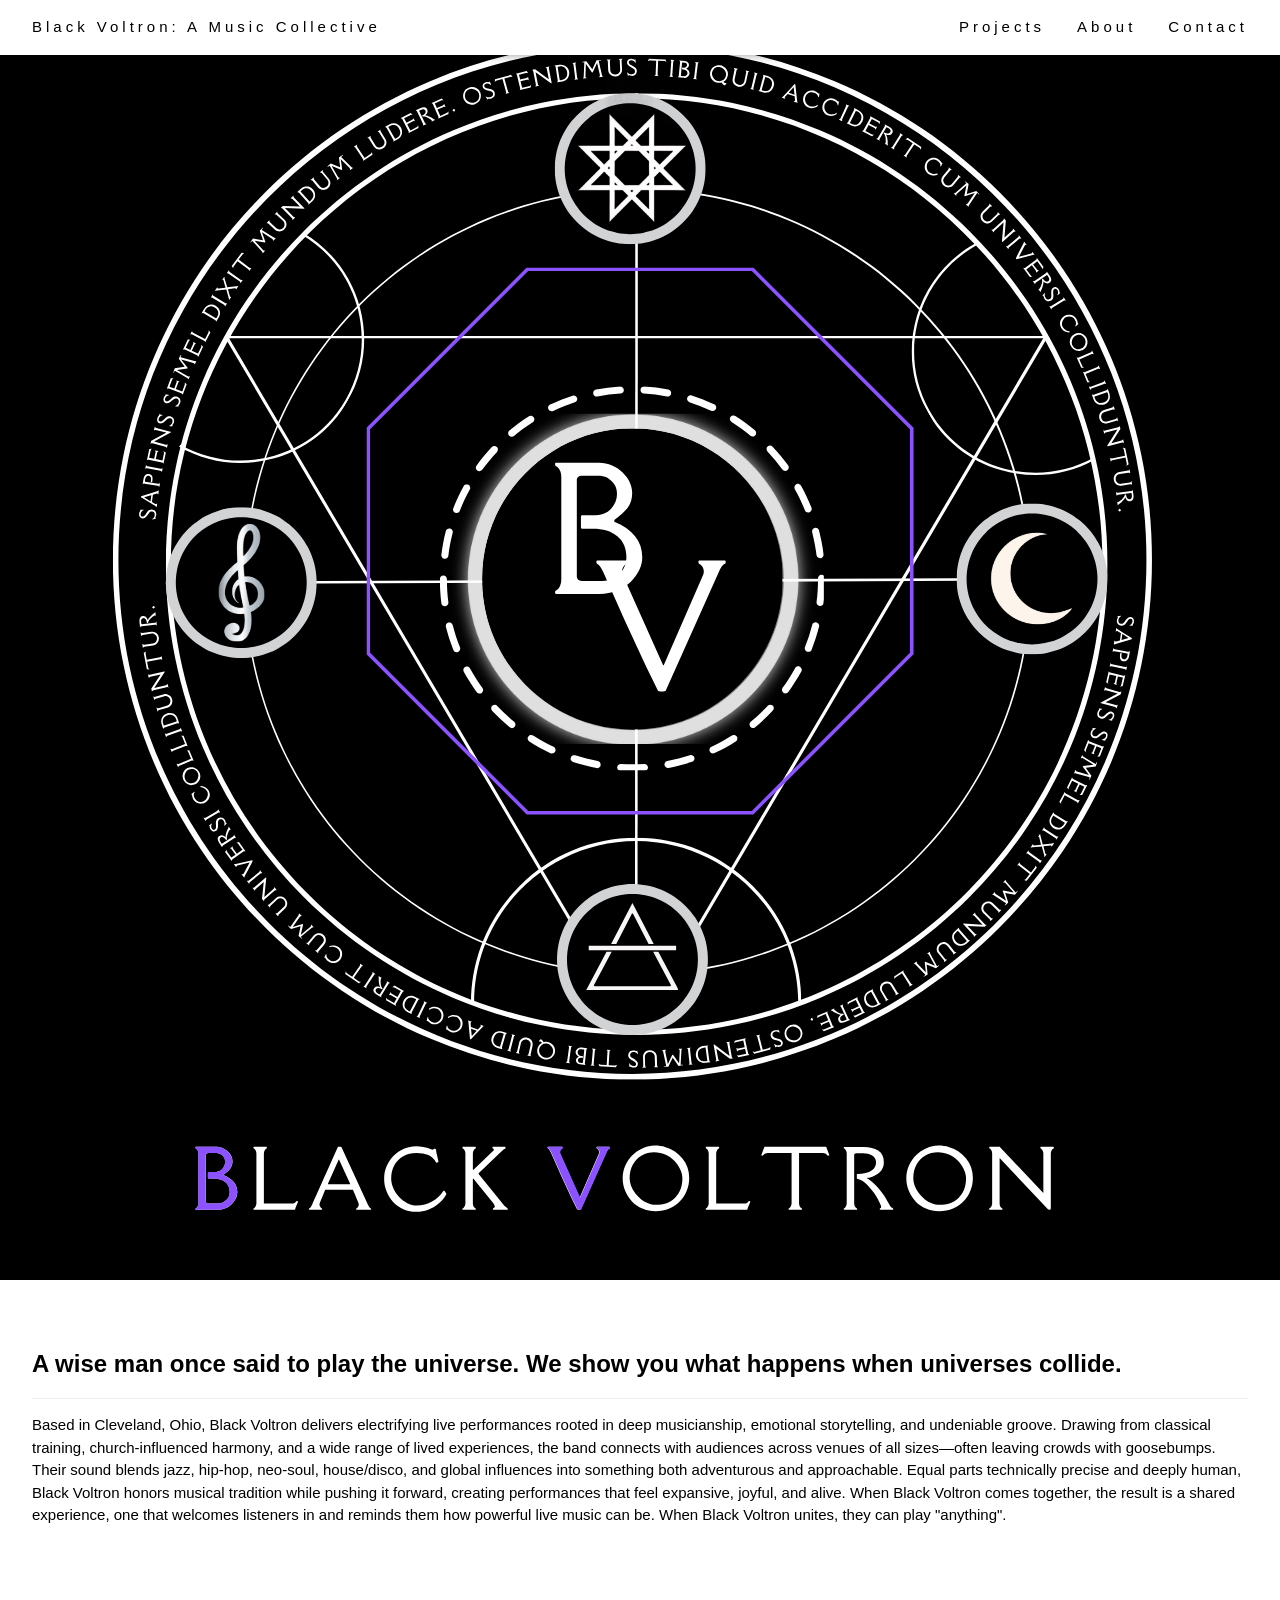
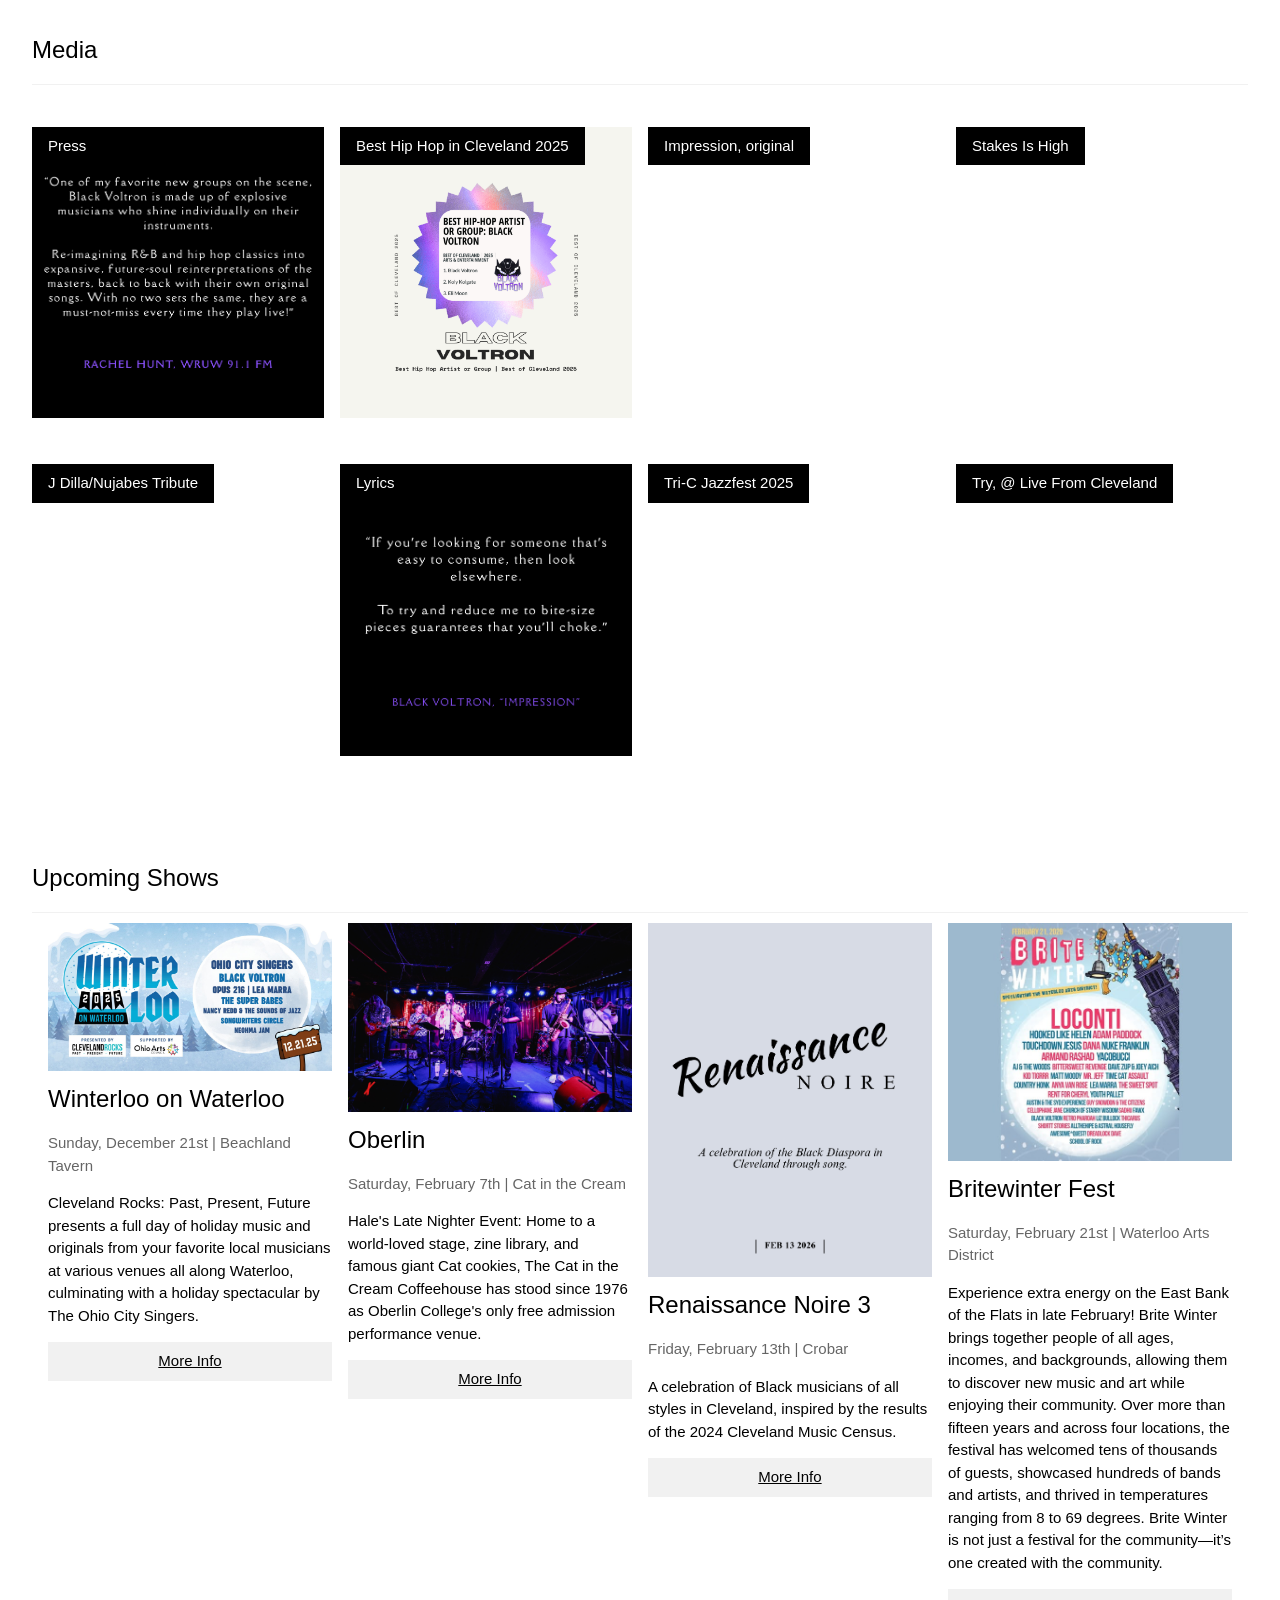
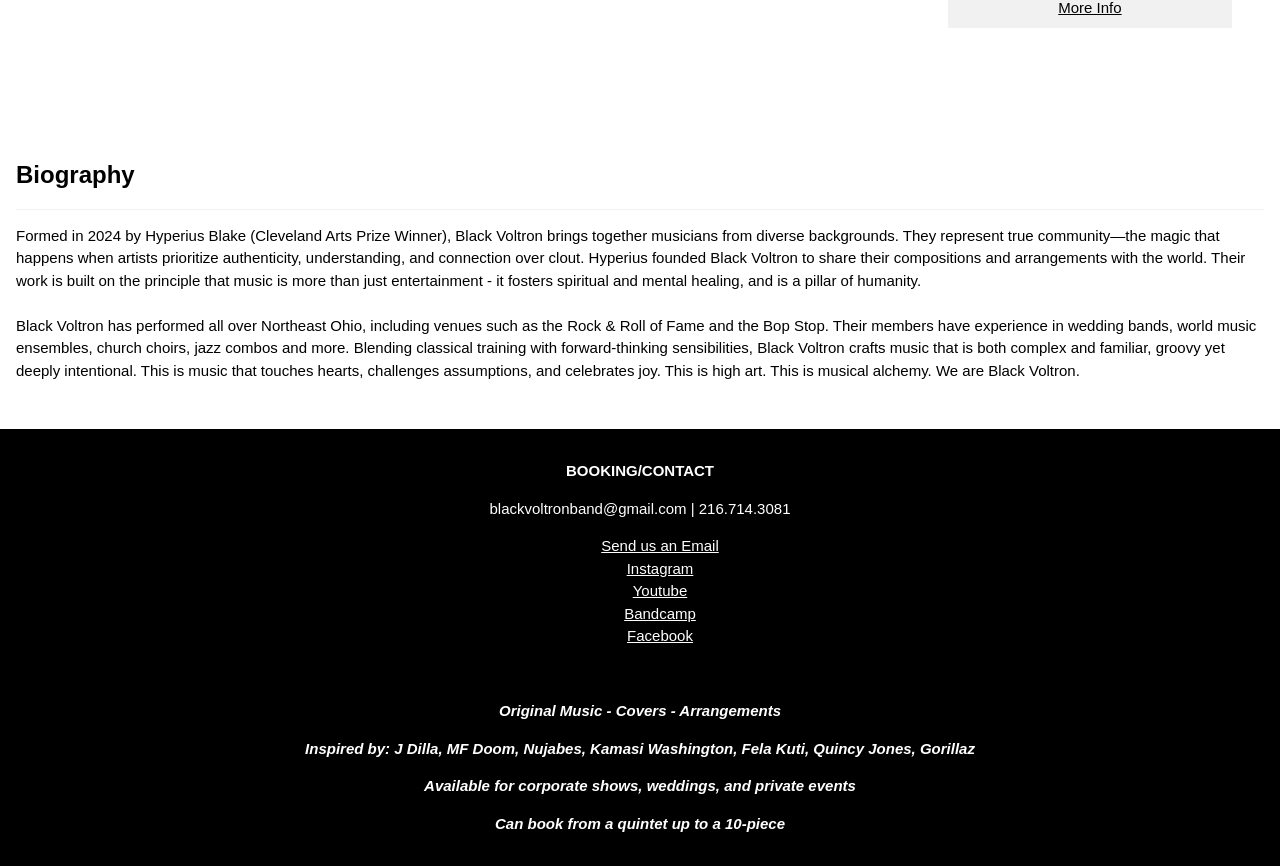
==== index.html @ 39806435 "new bio, meta edits" ====
<!DOCTYPE HTML>
<!--
	Strata by HTML5 UP
	html5up.net | @ajlkn
	Free for personal and commercial use under the CCA 3.0 license (html5up.net/license)
-->
<html>
	<head>
		<title>Black Voltron | Hip-Hop, Funk, Jazz & Soul Live Band in Cleveland, OH</title>
		<meta charset="utf-8" />
		<meta name="description" content="Black Voltron is a genre-blending live band and music collective fusing hip-hop, funk, jazz, soul, and experimental sounds for concerts, festivals, and cultural events.">
		<meta name="viewport" content="width=device-width, initial-scale=1, user-scalable=no" />
		<link rel="stylesheet" href="assets/css/main.css" />
		<link rel="stylesheet" href="https://cdnjs.cloudflare.com/ajax/libs/font-awesome/6.0.0-beta3/css/all.min.css">
	</head>
	<body class="is-preload">

		<body>

<!-- Navbar (sit on top) -->
<div class="w3-top">
  <div class="w3-bar w3-white w3-wide w3-padding w3-card">
    <a href="#home" class="w3-bar-item w3-button">Black Voltron: A Music Collective</a>
    <!-- Float links to the right. Hide them on small screens -->
    <div class="w3-right w3-hide-small">
      <a href="#projects" class="w3-bar-item w3-button">Projects</a>
      <a href="#about" class="w3-bar-item w3-button">About</a>
      <a href="#contact" class="w3-bar-item w3-button">Contact</a>
    </div>
  </div>
</div>

<!-- Header -->
<header class="w3-display-container w3-content w3-wide" style="max-width:1500px;" id="home">
  <img class="w3-image" src="images/2.svg" alt="Architecture" width="1500" height="800">
  <div class="w3-display-middle w3-margin-top w3-center">
  </div>
</header>

<!-- Page content -->
<div class="w3-content w3-padding" style="max-width:1564px">

  <!-- About Section -->
  <div class="w3-container w3-padding-32" id="about">
    <h3 class="w3-border-bottom w3-border-light-grey w3-padding-16"><b>A wise man once said to play the universe. We show you what happens when universes collide.</b></h3>
    <p>Based in Cleveland, Ohio, Black Voltron delivers electrifying live performances rooted in deep musicianship, emotional storytelling, and undeniable groove. Drawing from classical training, church-influenced harmony, and a wide range of lived experiences, the band connects with audiences across venues of all sizes—often leaving crowds with goosebumps.

Their sound blends jazz, hip-hop, neo-soul, house/disco, and global influences into something both adventurous and approachable. Equal parts technically precise and deeply human, Black Voltron honors musical tradition while pushing it forward, creating performances that feel expansive, joyful, and alive.

When Black Voltron comes together, the result is a shared experience, one that welcomes listeners in and reminds them how powerful live music can be. When Black Voltron unites, they can play "anything".
    </p>
  </div>


  <div class="w3-container w3-padding-32">
    <h3 class="w3-border-bottom w3-border-light-grey w3-padding-16">Media</h3>
  </div>

    <div class="w3-row-padding">
    <div class="w3-col l3 m6 w3-margin-bottom">
      <div class="w3-display-container">
        <div class="w3-display-topleft w3-black w3-padding">Press</div>
        <img src="images/BV Quote Rachel.png" alt="House" style="width:100%">
      </div>
    </div>
    <div class="w3-col l3 m6 w3-margin-bottom">
      <div class="w3-display-container">
        <div class="w3-display-topleft w3-black w3-padding">Best Hip Hop in Cleveland 2025</div>
        <img src="images/BV 2025hip hop.png" alt="House" style="width:100%">
      </div>
    </div>
    <div class="w3-col l3 m6 w3-margin-bottom">
      <div class="w3-display-container">
        <div class="w3-display-topleft w3-black w3-padding">Impression, original</div>
		<iframe width="100%" height="315" src="https://www.youtube.com/embed/1PLgcYY0Du8?si=K9q2Q_YqOo7Zkxtf&amp;start=102" title="YouTube video player" frameborder="0" allow="accelerometer; autoplay; clipboard-write; encrypted-media; gyroscope; picture-in-picture; web-share" referrerpolicy="strict-origin-when-cross-origin" allowfullscreen></iframe>
      </div>
    </div>
    <div class="w3-col l3 m6 w3-margin-bottom">
      <div class="w3-display-container">
        <div class="w3-display-topleft w3-black w3-padding">Stakes Is High</div>
        <iframe width="100%" height="315" src="https://www.youtube.com/embed/taIke9xRt6U?si=hUpZNND6pGGvu3ea&amp;start=40" title="YouTube video player" frameborder="0" allow="accelerometer; autoplay; clipboard-write; encrypted-media; gyroscope; picture-in-picture; web-share" referrerpolicy="strict-origin-when-cross-origin" allowfullscreen></iframe>
      </div>
    </div>
  </div>

  <div class="w3-row-padding">
    <div class="w3-col l3 m6 w3-margin-bottom">
      <div class="w3-display-container">
        <div class="w3-display-topleft w3-black w3-padding">J Dilla/Nujabes Tribute</div>
        <video src="images/485477297_9195922910504975_5799309653150030251_n(1).mp4" alt="House" style="width:100%">
      </div>
    </div>
    <div class="w3-col l3 m6 w3-margin-bottom">
      <div class="w3-display-container">
        <div class="w3-display-topleft w3-black w3-padding">Lyrics</div>
        <img src="images/Luxury High End Fish Caviar Bacalao Logo.png" alt="House" style="width:100%">
      </div>
    </div>
    <div class="w3-col l3 m6 w3-margin-bottom">
      <div class="w3-display-container">
        <div class="w3-display-topleft w3-black w3-padding">Tri-C Jazzfest 2025</div>
        <video src="images/Tri-C Recap.mp4" alt="House" style="width:100%">
      </div>
    </div>
       <div class="w3-col l3 m6 w3-margin-bottom">
      <div class="w3-display-container">
        <div class="w3-display-topleft w3-black w3-padding">Try, @ Live From Cleveland</div>
	<iframe width="100%" height="315" src="https://www.youtube.com/embed/UYbtfmTz2c8?si=ZAs_csPu3RivipDA&amp;start=102" title="YouTube video player" frameborder="0" allow="accelerometer; autoplay; clipboard-write; encrypted-media; gyroscope; picture-in-picture; web-share" referrerpolicy="strict-origin-when-cross-origin" allowfullscreen></iframe>
      </div>
    </div>
  </div>


  <div class="w3-container w3-padding-32" id="about">
    <h3 class="w3-border-bottom w3-border-light-grey w3-padding-16">Upcoming Shows</h3>
  <div class="w3-row-padding" id="projects">
    <div class="w3-col l3 m6 w3-margin-bottom">
      <img src="/images/Winterloo-2025-FB-Header-2.jpg" alt="John" style="width:100%">
      <h3>Winterloo on Waterloo</h3>
      <p class="w3-opacity">Sunday, December 21st | Beachland Tavern</p>
      <p>Cleveland Rocks: Past, Present, Future presents a full day of holiday music and originals from your 
		favorite local musicians at various venues all along Waterloo, culminating with a holiday spectacular by The Ohio City Singers.</p>
      <p><a href="href=https://clevelandrocksppf.org/event/winterloo-on-waterloo-2025/"><button class="w3-button w3-light-grey w3-block">More Info</button></a></p>
    </div>
     <div class="w3-col l3 m6 w3-margin-bottom">
      <img src="/images/voltron.jpg" alt="John" style="width:100%">
      <h3>Oberlin</h3>
      <p class="w3-opacity"> Saturday, February 7th | Cat in the Cream </p>
      <p>Hale's Late Nighter Event: Home to a world-loved stage, zine library, and famous giant Cat cookies, 
		The Cat in the Cream Coffeehouse has stood since 1976 as Oberlin College's only free admission performance venue.</p>
      <p><a href="https://www.thecatinthecream.com/about-us.html"><button class="w3-button w3-light-grey w3-block">More Info</button></a></p>
    </div>
      <div class="w3-col l3 m6 w3-margin-bottom">
      <img src="/images/Ren Noire 3.png" alt="John" style="width:100%">
      <h3>Renaissance Noire 3</h3>
      <p class="w3-opacity">Friday, February 13th | Crobar</p>
      <p>A celebration of Black musicians of all styles in Cleveland, inspired by the results of the 2024 Cleveland Music Census.</p>
      <p><a href=""><button class="w3-button w3-light-grey w3-block">More Info</button></a></p>
    </div>
      <div class="w3-col l3 m6 w3-margin-bottom">
      <img src="images/brite.jpg" alt="John" style="width:100%">
      <h3>Britewinter Fest</h3>
      <p class="w3-opacity">Saturday, February 21st | Waterloo Arts District</p>
      <p>Experience extra energy on the East Bank of the Flats in late February! Brite Winter brings together people of all ages, 
		incomes, and backgrounds, allowing them to discover new music and art while enjoying their community. Over more than fifteen years and across four locations, the festival has welcomed tens of thousands of guests, showcased hundreds of bands and artists, and thrived in temperatures ranging from 8 to 69 degrees. 
		Brite Winter is not just a festival for the community—it’s one created with the community.</p>
      <p><a href="https://www.britewinter.com/"><button class="w3-button w3-light-grey w3-block">More Info</button></a></p>
    </div>
    </div>
  </div>
  </div>

<div class="w3-container w3-padding-32">
    <h3 class="w3-border-bottom w3-border-light-grey w3-padding-16"><b>Biography</b></h3>
    <p>Formed in 2024 by Hyperius Blake (Cleveland Arts Prize Winner), Black Voltron brings together musicians from diverse backgrounds. They represent true community—the magic that happens when artists prioritize authenticity, understanding, and connection over clout.

							Hyperius founded Black Voltron to share their compositions and arrangements with the world. Their work is built on the principle that music is more than just entertainment - it fosters spiritual and mental healing, and is a pillar of humanity.<br><br>
							
							Black Voltron has performed all over Northeast Ohio, including venues such as the Rock & Roll of Fame and the Bop Stop. Their members have experience in wedding bands, world music ensembles, church choirs, jazz combos and more. Blending classical training with forward-thinking sensibilities, Black Voltron crafts music that is both complex and familiar, groovy yet deeply intentional. 
							
							This is music that touches hearts, challenges assumptions, and celebrates joy. This is high art. This is musical alchemy. We are Black Voltron.</p>
    </p>
  </div>

  

<!-- End page content -->
</div>


<!-- Footer -->
<footer class="w3-center w3-black w3-padding-16" id="contact">
  <p><strong>BOOKING/CONTACT</strong></p>
					<p>blackvoltronband@gmail.com | 216.714.3081</p>
					<ul class="icons">
						<li><a href="mailto:blackvoltronband@gmail.com"><span class="label">Send us an Email</span></a></li>
						<li><a href="https://www.instagram.com/blackvoltronband/" ><span class="label">Instagram</span></a></li>
						<li><a href="https://www.youtube.com/@blackvoltron" ><span class="label">Youtube</span></a></li>
						<li><a href="https://blackvoltron.bandcamp.com/" ><span class="label">Bandcamp</span></a></li>
						<li><a href="https://www.facebook.com/blackvoltronband/" ><span class="label">Facebook</span></a></li>
					</ul><br>

					<i><b><p>Original Music - Covers - Arrangements</p>
							<p>Inspired by: J Dilla, MF Doom, Nujabes, Kamasi Washington, Fela Kuti, Quincy Jones, Gorillaz</p>
							<p>Available for corporate shows, weddings, and private events</h2></p>
							<p>Can book from a quintet up to a 10-piece</p></b></i>
</footer>

</body>
	<!--gyhg 
		
			<header id="header">
				<div class="inner">
					<a href="#" class="image avatar"><img src="images\Component 1.png" alt="" /></a>
					<h1>We are <strong style="color: #ccb0f6">Black Voltron</strong> - a music collective from Cleveland, OH</h1>
				</div>
			</header>

			<div id="main">

			
					<section id="one">
						<header class="major">
							<h2>A wise man once said to play the universe.<br />
							We show you what happens when universes collide.</h2>
						</header>
						<p>Black Voltron delivers electrifying live performances, blending classical training, church roots, and diverse lived experiences. Their versatile musicianship captivates audiences in venues of all sizes, conveying raw energy and emotion, and giving "goosebumps". Transcending genre boundaries, they create a unique sound that fuses jazz, hip-hop, neo-soul, house/disco, and world music, honoring the Black Diaspora while innovating contemporary music. When Black Voltron unites, they can play "anything".</p>
					</section>

		
					<section id="two">
						<h2>Recent Work</h2>
						<div class="row">
							<article class="col-6 col-12-xsmall work-item">
								<iframe style="border: 0; width: 370px; height: 490px;" src="https://bandcamp.com/EmbeddedPlayer/album=4011569835/size=large/bgcol=333333/linkcol=9a64ff/tracklist=false/transparent=true/" seamless><a href="https://blackvoltron.bandcamp.com/album/black-voltron-live-from-cleveland">Black Voltron: Live From Cleveland by Black Voltron</a></iframe>
								<h3>Our first EP, Live From Cleveland, out EVERYWHERE now!</h3>
							</article>
							<article class="col-6 col-12-xsmall work-item">
								<iframe style="border: 0; width: 370px; height: 490px;" src="https://bandcamp.com/EmbeddedPlayer/album=3262545135/size=large/bgcol=333333/linkcol=9a64ff/tracklist=false/transparent=true/" seamless><a href="https://blackvoltron.bandcamp.com/album/rest-in-beats-a-live-band-tribute-to-j-dilla-nujabes">Rest In Beats: A Live Band Tribute to J Dilla &amp; Nujabes by Black Voltron</a></iframe>
								<h3>A live EP from our J Dilla/Nujabes tribute in Feb 2025.</h3>
							</article>
							<article class="col-6 col-12-xsmall work-item">
								<iframe class="image fit thumb" width="370" height="250" src="https://www.youtube.com/embed/3I5mgdmYf08?si=1bY6Ny78RTMWrjma" title="YouTube video player" frameborder="0" allow="accelerometer; autoplay; clipboard-write; encrypted-media; gyroscope; picture-in-picture; web-share" referrerpolicy="strict-origin-when-cross-origin" allowfullscreen></iframe></a>
								<h3>cover of MF Doom's "Doomsday"</h3>
							</article>
							<article class="col-6 col-12-xsmall work-item">
								<iframe width="370" height="250" src="https://www.youtube.com/embed/PT43StqTXY0?si=gbcyf9r9K5gLPEhU" title="YouTube video player" frameborder="0" allow="accelerometer; autoplay; clipboard-write; encrypted-media; gyroscope; picture-in-picture; web-share" referrerpolicy="strict-origin-when-cross-origin" allowfullscreen></iframe>						
								<h3>"Find A Way/Walkinonit"</h3>
							</article>
							<article class="col-6 col-12-xsmall work-item">
								<video class="image fit thumb" width="370" height="275" controls>
									<source src="images\485477297_9195922910504975_5799309653150030251_n(1).mp4" type="video/mp4">
								  </video>
								<h3>Recap of our tribute show to J Dilla & Nujabes, 2/28/25</h3>
							</article>
							<article class="col-6 col-12-xsmall work-item">
								<video class="image fit thumb" width="370" height="275" controls>
									<source src="images\Tri-C Recap.mp4" type="video/mp4">
								  </video>
								<h3>Tri-C Jazz Fest Recap, 2025</h3>
							</article>

						</div>
					</section>

				
					<section id="three">
						<h3> Media & Press </h3>
						<p>	<section id="three">
							<a href="https://www.clevescene.com/best-of/env" class="image fit thumb"><img src="images\Beige Gradient Animated Award Winner Announcement.png" alt="Nominated for Best Band (#4) & Best Hip Hop Group (#1), Cleveland Scene 2025" /></a><b><p>Nominated for Best Band (#4) & Best Hip Hop Group (#1), Cleveland Scene 2025</p></b>
							“One of my favorite new groups on the scene, Black Voltron is made up of explosive musicians
							who shine individually on their instruments, reimagining funk and hip hop classics into expansive, Neo-soul
							reinterpretations of the masters, back to back with their own original songs.
							With no two sets the same, they are a must-not-miss every time they play live!” <br> <b>Rachel Hunt, WRUW 91.1 FM </b>
						</section></p></i>
					</section>

					<section id="four">
					<h2>Upcoming Shows</h2>
					<p>November 28th - Crobar (Black Friday Video Game Show) </p>
					<p>December 21st - Winterloo (Beachland Tavern)</p>
					<p>February 13th  - Renaissance Noire 3 (The Bop Stop)</p>
					</section>

					<section id="five">
						<h2>Biography</h2>
						<p>Formed in 2024 by Hyperius Blake (Cleveland Arts Prize Winner), Black Voltron brings together musicians from diverse backgrounds. They represent true community—the magic that happens when artists prioritize authenticity, understanding, and connection.

							Hyperius founded Black Voltron to share their compositions and arrangements with the world. Their work is built on the principle that music is more than just entertainment - it fosters spiritual and mental healing, and is a pillar of humanity.<br><br>
							
							Black Voltron has performed all over Northeast Ohio, including venues such as the Rock & Roll of Fame and the Bop Stop. Their members have experience in wedding bands, world music ensembles, church choirs, jazz combos and more. Blending classical training with forward-thinking sensibilities, Black Voltron crafts music that is both complex and familiar, groovy yet deeply intentional. 
							
							This is music that touches hearts, challenges assumptions, and celebrates joy. This is high art. This is musical alchemy. We are Black Voltron.</p>
						</section>

						<section id="four">
							<p>Original Music - Covers - Arrangements</p>
							<p>Inspired by: A Tribe Called Quest/The Roots, MF Doom, Fela Kuti, Quincy Jones, J Dilla, Blue Lab Beats</p>
							<i><p>Available for corporate shows, weddings, and private events</h2></p>
							<p>Can book from a quintet up to a 10-piece</p>
							<p>Black-owned/Queer-led</p></i>
							</section>
-->

				<!-- Four -->
				<!--
					<section id="four">
						<h2>Elements</h2>

						<section>
							<h4>Text</h4>
							<p>This is <b>bold</b> and this is <strong>strong</strong>. This is <i>italic</i> and this is <em>emphasized</em>.
							This is <sup>superscript</sup> text and this is <sub>subscript</sub> text.
							This is <u>underlined</u> and this is code: <code>for (;;) { ... }</code>. Finally, <a href="#">this is a link</a>.</p>
							<hr />
							<header>
								<h4>Heading with a Subtitle</h4>
								<p>Lorem ipsum dolor sit amet nullam id egestas urna aliquam</p>
							</header>
							<p>Nunc lacinia ante nunc ac lobortis. Interdum adipiscing gravida odio porttitor sem non mi integer non faucibus ornare mi ut ante amet placerat aliquet. Volutpat eu sed ante lacinia sapien lorem accumsan varius montes viverra nibh in adipiscing blandit tempus accumsan.</p>
							<header>
								<h5>Heading with a Subtitle</h5>
								<p>Lorem ipsum dolor sit amet nullam id egestas urna aliquam</p>
							</header>
							<p>Nunc lacinia ante nunc ac lobortis. Interdum adipiscing gravida odio porttitor sem non mi integer non faucibus ornare mi ut ante amet placerat aliquet. Volutpat eu sed ante lacinia sapien lorem accumsan varius montes viverra nibh in adipiscing blandit tempus accumsan.</p>
							<hr />
							<h2>Heading Level 2</h2>
							<h3>Heading Level 3</h3>
							<h4>Heading Level 4</h4>
							<h5>Heading Level 5</h5>
							<h6>Heading Level 6</h6>
							<hr />
							<h5>Blockquote</h5>
							<blockquote>Fringilla nisl. Donec accumsan interdum nisi, quis tincidunt felis sagittis eget tempus euismod. Vestibulum ante ipsum primis in faucibus vestibulum. Blandit adipiscing eu felis iaculis volutpat ac adipiscing accumsan faucibus. Vestibulum ante ipsum primis in faucibus lorem ipsum dolor sit amet nullam adipiscing eu felis.</blockquote>
							<h5>Preformatted</h5>
							<pre><code>i = 0;

while (!deck.isInOrder()) {
print 'Iteration ' + i;
deck.shuffle();
i++;
}

print 'It took ' + i + ' iterations to sort the deck.';</code></pre>
						</section>

						<section>
							<h4>Lists</h4>
							<div class="row">
								<div class="col-6 col-12-xsmall">
									<h5>Unordered</h5>
									<ul>
										<li>Dolor pulvinar etiam magna etiam.</li>
										<li>Sagittis adipiscing lorem eleifend.</li>
										<li>Felis enim feugiat dolore viverra.</li>
									</ul>
									<h5>Alternate</h5>
									<ul class="alt">
										<li>Dolor pulvinar etiam magna etiam.</li>
										<li>Sagittis adipiscing lorem eleifend.</li>
										<li>Felis enim feugiat dolore viverra.</li>
									</ul>
								</div>
								<div class="col-6 col-12-xsmall">
									<h5>Ordered</h5>
									<ol>
										<li>Dolor pulvinar etiam magna etiam.</li>
										<li>Etiam vel felis at lorem sed viverra.</li>
										<li>Felis enim feugiat dolore viverra.</li>
										<li>Dolor pulvinar etiam magna etiam.</li>
										<li>Etiam vel felis at lorem sed viverra.</li>
										<li>Felis enim feugiat dolore viverra.</li>
									</ol>
									<h5>Icons</h5>
									<ul class="icons">
										<li><a href="#" class="icon brands fa-twitter"><span class="label">Twitter</span></a></li>
										<li><a href="#" class="icon brands fa-facebook-f"><span class="label">Facebook</span></a></li>
										<li><a href="#" class="icon brands fa-instagram"><span class="label">Instagram</span></a></li>
										<li><a href="#" class="icon brands fa-github"><span class="label">Github</span></a></li>
										<li><a href="#" class="icon brands fa-dribbble"><span class="label">Dribbble</span></a></li>
										<li><a href="#" class="icon brands fa-tumblr"><span class="label">Tumblr</span></a></li>
									</ul>
								</div>
							</div>
							<h5>Actions</h5>
							<ul class="actions">
								<li><a href="#" class="button primary">Default</a></li>
								<li><a href="#" class="button">Default</a></li>
							</ul>
							<ul class="actions small">
								<li><a href="#" class="button primary small">Small</a></li>
								<li><a href="#" class="button small">Small</a></li>
							</ul>
							<div class="row">
								<div class="col-6 col-12-small">
									<ul class="actions stacked">
										<li><a href="#" class="button primary">Default</a></li>
										<li><a href="#" class="button">Default</a></li>
									</ul>
								</div>
								<div class="col-6 col-12-small">
									<ul class="actions stacked">
										<li><a href="#" class="button primary small">Small</a></li>
										<li><a href="#" class="button small">Small</a></li>
									</ul>
								</div>
								<div class="col-6 col-12-small">
									<ul class="actions stacked">
										<li><a href="#" class="button primary fit">Default</a></li>
										<li><a href="#" class="button fit">Default</a></li>
									</ul>
								</div>
								<div class="col-6 col-12-small">
									<ul class="actions stacked">
										<li><a href="#" class="button primary small fit">Small</a></li>
										<li><a href="#" class="button small fit">Small</a></li>
									</ul>
								</div>
							</div>
						</section>

						<section>
							<h4>Table</h4>
							<h5>Default</h5>
							<div class="table-wrapper">
								<table>
									<thead>
										<tr>
											<th>Name</th>
											<th>Description</th>
											<th>Price</th>
										</tr>
									</thead>
									<tbody>
										<tr>
											<td>Item One</td>
											<td>Ante turpis integer aliquet porttitor.</td>
											<td>29.99</td>
										</tr>
										<tr>
											<td>Item Two</td>
											<td>Vis ac commodo adipiscing arcu aliquet.</td>
											<td>19.99</td>
										</tr>
										<tr>
											<td>Item Three</td>
											<td> Morbi faucibus arcu accumsan lorem.</td>
											<td>29.99</td>
										</tr>
										<tr>
											<td>Item Four</td>
											<td>Vitae integer tempus condimentum.</td>
											<td>19.99</td>
										</tr>
										<tr>
											<td>Item Five</td>
											<td>Ante turpis integer aliquet porttitor.</td>
											<td>29.99</td>
										</tr>
									</tbody>
									<tfoot>
										<tr>
											<td colspan="2"></td>
											<td>100.00</td>
										</tr>
									</tfoot>
								</table>
							</div>

							<h5>Alternate</h5>
							<div class="table-wrapper">
								<table class="alt">
									<thead>
										<tr>
											<th>Name</th>
											<th>Description</th>
											<th>Price</th>
										</tr>
									</thead>
									<tbody>
										<tr>
											<td>Item One</td>
											<td>Ante turpis integer aliquet porttitor.</td>
											<td>29.99</td>
										</tr>
										<tr>
											<td>Item Two</td>
											<td>Vis ac commodo adipiscing arcu aliquet.</td>
											<td>19.99</td>
										</tr>
										<tr>
											<td>Item Three</td>
											<td> Morbi faucibus arcu accumsan lorem.</td>
											<td>29.99</td>
										</tr>
										<tr>
											<td>Item Four</td>
											<td>Vitae integer tempus condimentum.</td>
											<td>19.99</td>
										</tr>
										<tr>
											<td>Item Five</td>
											<td>Ante turpis integer aliquet porttitor.</td>
											<td>29.99</td>
										</tr>
									</tbody>
									<tfoot>
										<tr>
											<td colspan="2"></td>
											<td>100.00</td>
										</tr>
									</tfoot>
								</table>
							</div>
						</section>

						<section>
							<h4>Buttons</h4>
							<ul class="actions">
								<li><a href="#" class="button primary">Primary</a></li>
								<li><a href="#" class="button">Default</a></li>
							</ul>
							<ul class="actions">
								<li><a href="#" class="button large">Large</a></li>
								<li><a href="#" class="button">Default</a></li>
								<li><a href="#" class="button small">Small</a></li>
							</ul>
							<ul class="actions fit">
								<li><a href="#" class="button primary fit">Fit</a></li>
								<li><a href="#" class="button fit">Fit</a></li>
							</ul>
							<ul class="actions fit small">
								<li><a href="#" class="button primary fit small">Fit + Small</a></li>
								<li><a href="#" class="button fit small">Fit + Small</a></li>
							</ul>
							<ul class="actions">
								<li><a href="#" class="button primary icon solid fa-download">Icon</a></li>
								<li><a href="#" class="button icon solid fa-download">Icon</a></li>
							</ul>
							<ul class="actions">
								<li><span class="button primary disabled">Primary</span></li>
								<li><span class="button disabled">Default</span></li>
							</ul>
						</section>

						<section>
							<h4>Form</h4>
							<form method="post" action="#">
								<div class="row gtr-uniform gtr-50">
									<div class="col-6 col-12-xsmall">
										<input type="text" name="demo-name" id="demo-name" value="" placeholder="Name" />
									</div>
									<div class="col-6 col-12-xsmall">
										<input type="email" name="demo-email" id="demo-email" value="" placeholder="Email" />
									</div>
									<div class="col-12">
										<select name="demo-category" id="demo-category">
											<option value="">- Category -</option>
											<option value="1">Manufacturing</option>
											<option value="1">Shipping</option>
											<option value="1">Administration</option>
											<option value="1">Human Resources</option>
										</select>
									</div>
									<div class="col-4 col-12-small">
										<input type="radio" id="demo-priority-low" name="demo-priority" checked>
										<label for="demo-priority-low">Low Priority</label>
									</div>
									<div class="col-4 col-12-small">
										<input type="radio" id="demo-priority-normal" name="demo-priority">
										<label for="demo-priority-normal">Normal Priority</label>
									</div>
									<div class="col-4 col-12-small">
										<input type="radio" id="demo-priority-high" name="demo-priority">
										<label for="demo-priority-high">High Priority</label>
									</div>
									<div class="col-6 col-12-small">
										<input type="checkbox" id="demo-copy" name="demo-copy">
										<label for="demo-copy">Email me a copy of this message</label>
									</div>
									<div class="col-6 col-12-small">
										<input type="checkbox" id="demo-human" name="demo-human" checked>
										<label for="demo-human">I am a human and not a robot</label>
									</div>
									<div class="col-12">
										<textarea name="demo-message" id="demo-message" placeholder="Enter your message" rows="6"></textarea>
									</div>
									<div class="col-12">
										<ul class="actions">
											<li><input type="submit" value="Send Message" class="primary" /></li>
											<li><input type="reset" value="Reset" /></li>
										</ul>
									</div>
								</div>
							</form>
						</section>

						<section>
							<h4>Image</h4>
							<h5>Fit</h5>
							<div class="box alt">
								<div class="row gtr-50 gtr-uniform">
									<div class="col-12"><span class="image fit"><img src="images/fulls/05.jpg" alt="" /></span></div>
									<div class="col-4"><span class="image fit"><img src="images/thumbs/01.jpg" alt="" /></span></div>
									<div class="col-4"><span class="image fit"><img src="images/thumbs/02.jpg" alt="" /></span></div>
									<div class="col-4"><span class="image fit"><img src="images/thumbs/03.jpg" alt="" /></span></div>
									<div class="col-4"><span class="image fit"><img src="images/thumbs/04.jpg" alt="" /></span></div>
									<div class="col-4"><span class="image fit"><img src="images/thumbs/05.jpg" alt="" /></span></div>
									<div class="col-4"><span class="image fit"><img src="images/thumbs/06.jpg" alt="" /></span></div>
									<div class="col-4"><span class="image fit"><img src="images/thumbs/03.jpg" alt="" /></span></div>
									<div class="col-4"><span class="image fit"><img src="images/thumbs/02.jpg" alt="" /></span></div>
									<div class="col-4"><span class="image fit"><img src="images/thumbs/01.jpg" alt="" /></span></div>
								</div>
							</div>
							<h5>Left &amp; Right</h5>
							<p><span class="image left"><img src="images/avatar.jpg" alt="" /></span>Fringilla nisl. Donec accumsan interdum nisi, quis tincidunt felis sagittis eget. tempus euismod. Vestibulum ante ipsum primis in faucibus vestibulum. Blandit adipiscing eu felis iaculis volutpat ac adipiscing accumsan eu faucibus. Integer ac pellentesque praesent tincidunt felis sagittis eget. tempus euismod. Vestibulum ante ipsum primis in faucibus vestibulum. Blandit adipiscing eu felis iaculis volutpat ac adipiscing accumsan eu faucibus. Integer ac pellentesque praesent. Donec accumsan interdum nisi, quis tincidunt felis sagittis eget. tempus euismod. Vestibulum ante ipsum primis in faucibus vestibulum. Blandit adipiscing eu felis iaculis volutpat ac adipiscing accumsan eu faucibus. Integer ac pellentesque praesent tincidunt felis sagittis eget. tempus euismod. Vestibulum ante ipsum primis in faucibus vestibulum. Blandit adipiscing eu felis iaculis volutpat ac adipiscing accumsan eu faucibus. Integer ac pellentesque praesent.</p>
							<p><span class="image right"><img src="images/avatar.jpg" alt="" /></span>Fringilla nisl. Donec accumsan interdum nisi, quis tincidunt felis sagittis eget. tempus euismod. Vestibulum ante ipsum primis in faucibus vestibulum. Blandit adipiscing eu felis iaculis volutpat ac adipiscing accumsan eu faucibus. Integer ac pellentesque praesent tincidunt felis sagittis eget. tempus euismod. Vestibulum ante ipsum primis in faucibus vestibulum. Blandit adipiscing eu felis iaculis volutpat ac adipiscing accumsan eu faucibus. Integer ac pellentesque praesent. Donec accumsan interdum nisi, quis tincidunt felis sagittis eget. tempus euismod. Vestibulum ante ipsum primis in faucibus vestibulum. Blandit adipiscing eu felis iaculis volutpat ac adipiscing accumsan eu faucibus. Integer ac pellentesque praesent tincidunt felis sagittis eget. tempus euismod. Vestibulum ante ipsum primis in faucibus vestibulum. Blandit adipiscing eu felis iaculis volutpat ac adipiscing accumsan eu faucibus. Integer ac pellentesque praesent.</p>
						</section>

					</section>
				-->

			</div>



		<!-- Scripts -->
			<script src="assets/js/jquery.min.js"></script>
			<script src="assets/js/jquery.poptrox.min.js"></script>
			<script src="assets/js/browser.min.js"></script>
			<script src="assets/js/breakpoints.min.js"></script>
			<script src="assets/js/util.js"></script>
			<script src="assets/js/main.js"></script>

	</body>
</html>
---- assets/css/main.css ----
@import url("fontawesome-all.min.css");
@import url("https://fonts.googleapis.com/css?family=Source+Sans+Pro:400,400italic");
@import url('https://fonts.googleapis.com/css2?family=Jockey+One&display=swap');
@import url('https://fonts.cdnfonts.com/css/della-respira');

                

ul {
  list-style-type: none;
}



/* W3.CSS 5.02 March 31 2025 by Jan Egil and Borge Refsnes */
html{box-sizing:border-box}*,*:before,*:after{box-sizing:inherit}
/* Extract from normalize.css by Nicolas Gallagher and Jonathan Neal git.io/normalize */
html{-ms-text-size-adjust:100%;-webkit-text-size-adjust:100%}body{margin:0}
article,aside,details,figcaption,figure,footer,header,main,menu,nav,section{display:block}summary{display:list-item}
audio,canvas,progress,video{display:inline-block}progress{vertical-align:baseline}
audio:not([controls]){display:none;height:0}[hidden],template{display:none}
a{background-color:transparent}a:active,a:hover{outline-width:0}
abbr[title]{border-bottom:none;text-decoration:underline;text-decoration:underline dotted}
b,strong{font-weight:bolder}dfn{font-style:italic}mark{background:#ff0;color:#000}
small{font-size:80%}sub,sup{font-size:75%;line-height:0;position:relative;vertical-align:baseline}
sub{bottom:-0.25em}sup{top:-0.5em}figure{margin:1em 40px}img{border-style:none}
code,kbd,pre,samp{font-family:monospace,monospace;font-size:1em}hr{box-sizing:content-box;height:0;overflow:visible}
button,input,select,textarea,optgroup{font:inherit;margin:0}optgroup{font-weight:bold}
button,input{overflow:visible}button,select{text-transform:none}
button,[type=button],[type=reset],[type=submit]{-webkit-appearance:button}
button::-moz-focus-inner,[type=button]::-moz-focus-inner,[type=reset]::-moz-focus-inner,[type=submit]::-moz-focus-inner{border-style:none;padding:0}
button:-moz-focusring,[type=button]:-moz-focusring,[type=reset]:-moz-focusring,[type=submit]:-moz-focusring{outline:1px dotted ButtonText}
fieldset{border:1px solid #c0c0c0;margin:0 2px;padding:.35em .625em .75em}
legend{color:inherit;display:table;max-width:100%;padding:0;white-space:normal}textarea{overflow:auto}
[type=checkbox],[type=radio]{padding:0}
[type=number]::-webkit-inner-spin-button,[type=number]::-webkit-outer-spin-button{height:auto}
[type=search]{-webkit-appearance:textfield;outline-offset:-2px}
[type=search]::-webkit-search-decoration{-webkit-appearance:none}
::-webkit-file-upload-button{-webkit-appearance:button;font:inherit}
/* End extract */
html,body{                                                                    font-family: 'Della Respira', sans-serif;;font-size:15px;line-height:1.5}html{overflow-x:hidden}
h1{font-size:36px}h2{font-size:30px}h3{font-size:24px}h4{font-size:20px}h5{font-size:18px}h6{font-size:16px}
.w3-serif{font-family:serif}.w3-sans-serif{font-family:sans-serif}.w3-cursive{font-family:cursive}.w3-monospace{font-family:monospace}
h1,h2,h3,h4,h5,h6{                                                                    font-family: 'Della Respira', sans-serif;;font-weight:400;margin:10px 0}.w3-wide{letter-spacing:4px}
hr{border:0;border-top:1px solid #eee;margin:20px 0}
.w3-image{max-width:100%;height:auto}img{vertical-align:middle}a{color:inherit}
.w3-table,.w3-table-all{border-collapse:collapse;border-spacing:0;width:100%;display:table}.w3-table-all{border:1px solid #ccc}
.w3-bordered tr,.w3-table-all tr{border-bottom:1px solid #ddd}.w3-striped tbody tr:nth-child(even){background-color:#f1f1f1}
.w3-table-all tr:nth-child(odd){background-color:#fff}.w3-table-all tr:nth-child(even){background-color:#f1f1f1}
.w3-hoverable tbody tr:hover,.w3-ul.w3-hoverable li:hover{background-color:#ccc}.w3-centered tr th,.w3-centered tr td{text-align:center}
.w3-table td,.w3-table th,.w3-table-all td,.w3-table-all th{padding:8px 8px;display:table-cell;text-align:left;vertical-align:top}
.w3-table th:first-child,.w3-table td:first-child,.w3-table-all th:first-child,.w3-table-all td:first-child{padding-left:16px}
.w3-btn,.w3-button{border:none;display:inline-block;padding:8px 16px;vertical-align:middle;overflow:hidden;text-decoration:none;color:inherit;background-color:inherit;text-align:center;cursor:pointer;white-space:nowrap}
.w3-btn:hover{box-shadow:0 8px 16px 0 rgba(0,0,0,0.2),0 6px 20px 0 rgba(0,0,0,0.19)}
.w3-btn,.w3-button{-webkit-touch-callout:none;-webkit-user-select:none;-khtml-user-select:none;-moz-user-select:none;-ms-user-select:none;user-select:none}   
.w3-disabled,.w3-btn:disabled,.w3-button:disabled{cursor:not-allowed;opacity:0.3}.w3-disabled *,:disabled *{pointer-events:none}
.w3-btn.w3-disabled:hover,.w3-btn:disabled:hover{box-shadow:none}
.w3-badge,.w3-tag{background-color:#000;color:#fff;display:inline-block;padding-left:8px;padding-right:8px;text-align:center}.w3-badge{border-radius:50%}
.w3-ul{list-style-type:none;padding:0;margin:0}.w3-ul li{padding:8px 16px;border-bottom:1px solid #ddd}.w3-ul li:last-child{border-bottom:none}
.w3-tooltip,.w3-display-container{position:relative}.w3-tooltip .w3-text{display:none}.w3-tooltip:hover .w3-text{display:inline-block}
.w3-ripple:active{opacity:0.5}.w3-ripple{transition:opacity 0s}
.w3-input{padding:8px;display:block;border:none;border-bottom:1px solid #ccc;width:100%}
.w3-select{padding:9px 0;width:100%;border:none;border-bottom:1px solid #ccc}
.w3-dropdown-click,.w3-dropdown-hover{position:relative;display:inline-block;cursor:pointer}
.w3-dropdown-hover:hover .w3-dropdown-content{display:block}
.w3-dropdown-hover:first-child,.w3-dropdown-click:hover{background-color:#ccc;color:#000}
.w3-dropdown-hover:hover > .w3-button:first-child,.w3-dropdown-click:hover > .w3-button:first-child{background-color:#ccc;color:#000}
.w3-dropdown-content{cursor:auto;color:#000;background-color:#fff;display:none;position:absolute;min-width:160px;margin:0;padding:0;z-index:1}
.w3-check,.w3-radio{width:24px;height:24px;position:relative;top:6px}
.w3-sidebar{height:100%;width:200px;background-color:#fff;position:fixed!important;z-index:1;overflow:auto}
.w3-bar-block .w3-dropdown-hover,.w3-bar-block .w3-dropdown-click{width:100%}
.w3-bar-block .w3-dropdown-hover .w3-dropdown-content,.w3-bar-block .w3-dropdown-click .w3-dropdown-content{min-width:100%}
.w3-bar-block .w3-dropdown-hover .w3-button,.w3-bar-block .w3-dropdown-click .w3-button{width:100%;text-align:left;padding:8px 16px}
.w3-main,#main{transition:margin-left .4s}
.w3-modal{z-index:3;display:none;padding-top:100px;position:fixed;left:0;top:0;width:100%;height:100%;overflow:auto;background-color:rgb(0,0,0);background-color:rgba(0,0,0,0.4)}
.w3-modal-content{margin:auto;background-color:#fff;position:relative;padding:0;outline:0;width:600px}
.w3-bar{width:100%;overflow:hidden}.w3-center .w3-bar{display:inline-block;width:auto}
.w3-bar .w3-bar-item{padding:8px 16px;float:left;width:auto;border:none;display:block;outline:0}
.w3-bar .w3-dropdown-hover,.w3-bar .w3-dropdown-click{position:static;float:left}
.w3-bar .w3-button{white-space:normal}
.w3-bar-block .w3-bar-item{width:100%;display:block;padding:8px 16px;text-align:left;border:none;white-space:normal;float:none;outline:0}
.w3-bar-block.w3-center .w3-bar-item{text-align:center}.w3-block{display:block;width:100%}
.w3-responsive{display:block;overflow-x:auto}
.w3-container:after,.w3-container:before,.w3-panel:after,.w3-panel:before,.w3-row:after,.w3-row:before,.w3-row-padding:after,.w3-row-padding:before,
.w3-cell-row:before,.w3-cell-row:after,.w3-clear:after,.w3-clear:before,.w3-bar:before,.w3-bar:after{content:"";display:table;clear:both}
.w3-col,.w3-half,.w3-third,.w3-twothird,.w3-threequarter,.w3-quarter{float:left;width:100%}
.w3-col.s1{width:8.33333%}.w3-col.s2{width:16.66666%}.w3-col.s3{width:24.99999%}.w3-col.s4{width:33.33333%}
.w3-col.s5{width:41.66666%}.w3-col.s6{width:49.99999%}.w3-col.s7{width:58.33333%}.w3-col.s8{width:66.66666%}
.w3-col.s9{width:74.99999%}.w3-col.s10{width:83.33333%}.w3-col.s11{width:91.66666%}.w3-col.s12{width:99.99999%}
@media (min-width:601px){.w3-col.m1{width:8.33333%}.w3-col.m2{width:16.66666%}.w3-col.m3,.w3-quarter{width:24.99999%}.w3-col.m4,.w3-third{width:33.33333%}
.w3-col.m5{width:41.66666%}.w3-col.m6,.w3-half{width:49.99999%}.w3-col.m7{width:58.33333%}.w3-col.m8,.w3-twothird{width:66.66666%}
.w3-col.m9,.w3-threequarter{width:74.99999%}.w3-col.m10{width:83.33333%}.w3-col.m11{width:91.66666%}.w3-col.m12{width:99.99999%}}
@media (min-width:993px){.w3-col.l1{width:8.33333%}.w3-col.l2{width:16.66666%}.w3-col.l3{width:24.99999%}.w3-col.l4{width:33.33333%}
.w3-col.l5{width:41.66666%}.w3-col.l6{width:49.99999%}.w3-col.l7{width:58.33333%}.w3-col.l8{width:66.66666%}
.w3-col.l9{width:74.99999%}.w3-col.l10{width:83.33333%}.w3-col.l11{width:91.66666%}.w3-col.l12{width:99.99999%}}
.w3-rest{overflow:hidden}.w3-stretch{margin-left:-16px;margin-right:-16px}
.w3-content,.w3-auto{margin-left:auto;margin-right:auto}.w3-content{max-width:980px}.w3-auto{max-width:1140px}
.w3-cell-row{display:table;width:100%}.w3-cell{display:table-cell}
.w3-cell-top{vertical-align:top}.w3-cell-middle{vertical-align:middle}.w3-cell-bottom{vertical-align:bottom}
.w3-hide{display:none!important}.w3-show-block,.w3-show{display:block!important}.w3-show-inline-block{display:inline-block!important}
@media (max-width:1205px){.w3-auto{max-width:95%}}
@media (max-width:600px){.w3-modal-content{margin:0 10px;width:auto!important}.w3-modal{padding-top:30px}
.w3-dropdown-hover.w3-mobile .w3-dropdown-content,.w3-dropdown-click.w3-mobile .w3-dropdown-content{position:relative}	
.w3-hide-small{display:none!important}.w3-mobile{display:block;width:100%!important}.w3-bar-item.w3-mobile,.w3-dropdown-hover.w3-mobile,.w3-dropdown-click.w3-mobile{text-align:center}
.w3-dropdown-hover.w3-mobile,.w3-dropdown-hover.w3-mobile .w3-btn,.w3-dropdown-hover.w3-mobile .w3-button,.w3-dropdown-click.w3-mobile,.w3-dropdown-click.w3-mobile .w3-btn,.w3-dropdown-click.w3-mobile .w3-button{width:100%}}
@media (max-width:768px){.w3-modal-content{width:500px}.w3-modal{padding-top:50px}}
@media (min-width:993px){.w3-modal-content{width:900px}.w3-hide-large{display:none!important}.w3-sidebar.w3-collapse{display:block!important}}
@media (max-width:992px) and (min-width:601px){.w3-hide-medium{display:none!important}}
@media (max-width:992px){.w3-sidebar.w3-collapse{display:none}.w3-main{margin-left:0!important;margin-right:0!important}.w3-auto{max-width:100%}}
.w3-top,.w3-bottom{position:fixed;width:100%;z-index:1}.w3-top{top:0}.w3-bottom{bottom:0}
.w3-overlay{position:fixed;display:none;width:100%;height:100%;top:0;left:0;right:0;bottom:0;background-color:rgba(0,0,0,0.5);z-index:2}
.w3-display-topleft{position:absolute;left:0;top:0}.w3-display-topright{position:absolute;right:0;top:0}
.w3-display-bottomleft{position:absolute;left:0;bottom:0}.w3-display-bottomright{position:absolute;right:0;bottom:0}
.w3-display-middle{position:absolute;top:50%;left:50%;transform:translate(-50%,-50%);-ms-transform:translate(-50%,-50%)}
.w3-display-left{position:absolute;top:50%;left:0%;transform:translate(0%,-50%);-ms-transform:translate(-0%,-50%)}
.w3-display-right{position:absolute;top:50%;right:0%;transform:translate(0%,-50%);-ms-transform:translate(0%,-50%)}
.w3-display-topmiddle{position:absolute;left:50%;top:0;transform:translate(-50%,0%);-ms-transform:translate(-50%,0%)}
.w3-display-bottommiddle{position:absolute;left:50%;bottom:0;transform:translate(-50%,0%);-ms-transform:translate(-50%,0%)}
.w3-display-container:hover .w3-display-hover{display:block}.w3-display-container:hover span.w3-display-hover{display:inline-block}.w3-display-hover{display:none}
.w3-display-position{position:absolute}
.w3-circle{border-radius:50%}
.w3-round-small{border-radius:2px}.w3-round,.w3-round-medium{border-radius:4px}.w3-round-large{border-radius:8px}.w3-round-xlarge{border-radius:16px}.w3-round-xxlarge{border-radius:32px}
.w3-row-padding,.w3-row-padding>.w3-half,.w3-row-padding>.w3-third,.w3-row-padding>.w3-twothird,.w3-row-padding>.w3-threequarter,.w3-row-padding>.w3-quarter,.w3-row-padding>.w3-col{padding:0 8px}
.w3-container,.w3-panel{padding:0.01em 16px}.w3-panel{margin-top:16px;margin-bottom:16px}
.w3-grid{display:grid}.w3-grid-padding{display:grid;gap:16px}.w3-flex{display:flex}
.w3-text-center{text-align:center}.w3-text-bold,.w3-bold{font-weight:bold}.w3-text-italic,.w3-italic{font-style:italic}
.w3-code,.w3-codespan{font-family:Consolas,"courier new";font-size:16px}
.w3-code{width:auto;background-color:#fff;padding:8px 12px;border-left:4px solid #4CAF50;word-wrap:break-word}
.w3-codespan{color:crimson;background-color:#f1f1f1;padding-left:4px;padding-right:4px;font-size:110%}
.w3-card,.w3-card-2{box-shadow:0 2px 5px 0 rgba(0,0,0,0.16),0 2px 10px 0 rgba(0,0,0,0.12)}
.w3-card-4,.w3-hover-shadow:hover{box-shadow:0 4px 10px 0 rgba(0,0,0,0.2),0 4px 20px 0 rgba(0,0,0,0.19)}
.w3-spin{animation:w3-spin 2s infinite linear}@keyframes w3-spin{0%{transform:rotate(0deg)}100%{transform:rotate(359deg)}}
.w3-animate-fading{animation:fading 10s infinite}@keyframes fading{0%{opacity:0}50%{opacity:1}100%{opacity:0}}
.w3-animate-opacity{animation:opac 0.8s}@keyframes opac{from{opacity:0} to{opacity:1}}
.w3-animate-top{position:relative;animation:animatetop 0.4s}@keyframes animatetop{from{top:-300px;opacity:0} to{top:0;opacity:1}}
.w3-animate-left{position:relative;animation:animateleft 0.4s}@keyframes animateleft{from{left:-300px;opacity:0} to{left:0;opacity:1}}
.w3-animate-right{position:relative;animation:animateright 0.4s}@keyframes animateright{from{right:-300px;opacity:0} to{right:0;opacity:1}}
.w3-animate-bottom{position:relative;animation:animatebottom 0.4s}@keyframes animatebottom{from{bottom:-300px;opacity:0} to{bottom:0;opacity:1}}
.w3-animate-zoom {animation:animatezoom 0.6s}@keyframes animatezoom{from{transform:scale(0)} to{transform:scale(1)}}
.w3-animate-input{transition:width 0.4s ease-in-out}.w3-animate-input:focus{width:100%!important}
.w3-opacity,.w3-hover-opacity:hover{opacity:0.60}.w3-opacity-off,.w3-hover-opacity-off:hover{opacity:1}
.w3-opacity-max{opacity:0.25}.w3-opacity-min{opacity:0.75}
.w3-greyscale-max,.w3-grayscale-max,.w3-hover-greyscale:hover,.w3-hover-grayscale:hover{filter:grayscale(100%)}
.w3-greyscale,.w3-grayscale{filter:grayscale(75%)}.w3-greyscale-min,.w3-grayscale-min{filter:grayscale(50%)}
.w3-sepia{filter:sepia(75%)}.w3-sepia-max,.w3-hover-sepia:hover{filter:sepia(100%)}.w3-sepia-min{filter:sepia(50%)}
.w3-tiny{font-size:10px!important}.w3-small{font-size:12px!important}.w3-medium{font-size:15px!important}.w3-large{font-size:18px!important}
.w3-xlarge{font-size:24px!important}.w3-xxlarge{font-size:36px!important}.w3-xxxlarge{font-size:48px!important}.w3-jumbo{font-size:64px!important}
.w3-left-align{text-align:left!important}.w3-right-align{text-align:right!important}.w3-justify{text-align:justify!important}.w3-center{text-align:center!important}
.w3-border-0{border:0!important}.w3-border{border:1px solid #ccc!important}
.w3-border-top{border-top:1px solid #ccc!important}.w3-border-bottom{border-bottom:1px solid #ccc!important}
.w3-border-left{border-left:1px solid #ccc!important}.w3-border-right{border-right:1px solid #ccc!important}
.w3-topbar{border-top:6px solid #ccc!important}.w3-bottombar{border-bottom:6px solid #ccc!important}
.w3-leftbar{border-left:6px solid #ccc!important}.w3-rightbar{border-right:6px solid #ccc!important}
.w3-section,.w3-code{margin-top:16px!important;margin-bottom:16px!important}
.w3-margin{margin:16px!important}.w3-margin-top{margin-top:16px!important}.w3-margin-bottom{margin-bottom:16px!important}
.w3-margin-left{margin-left:16px!important}.w3-margin-right{margin-right:16px!important}
.w3-padding-small{padding:4px 8px!important}.w3-padding{padding:8px 16px!important}.w3-padding-large{padding:12px 24px!important}
.w3-padding-16{padding-top:16px!important;padding-bottom:16px!important}.w3-padding-24{padding-top:24px!important;padding-bottom:24px!important}
.w3-padding-32{padding-top:32px!important;padding-bottom:32px!important}.w3-padding-48{padding-top:48px!important;padding-bottom:48px!important}
.w3-padding-64{padding-top:64px!important;padding-bottom:64px!important}
.w3-padding-top-64{padding-top:64px!important}.w3-padding-top-48{padding-top:48px!important}
.w3-padding-top-32{padding-top:32px!important}.w3-padding-top-24{padding-top:24px!important}
.w3-left{float:left!important}.w3-right{float:right!important}
.w3-button:hover{color:#000!important;background-color:#ccc!important}
.w3-transparent,.w3-hover-none:hover{background-color:transparent!important}
.w3-hover-none:hover{box-shadow:none!important}
.w3-rtl{direction:rtl}.w3-ltr{direction:ltr}
/* Colors */
.w3-amber,.w3-hover-amber:hover{color:#000!important;background-color:#ffc107!important}
.w3-aqua,.w3-hover-aqua:hover{color:#000!important;background-color:#00ffff!important}
.w3-blue,.w3-hover-blue:hover{color:#fff!important;background-color:#2196F3!important}
.w3-light-blue,.w3-hover-light-blue:hover{color:#000!important;background-color:#87CEEB!important}
.w3-brown,.w3-hover-brown:hover{color:#fff!important;background-color:#795548!important}
.w3-cyan,.w3-hover-cyan:hover{color:#000!important;background-color:#00bcd4!important}
.w3-blue-grey,.w3-hover-blue-grey:hover,.w3-blue-gray,.w3-hover-blue-gray:hover{color:#fff!important;background-color:#607d8b!important}
.w3-green,.w3-hover-green:hover{color:#fff!important;background-color:#4CAF50!important}
.w3-light-green,.w3-hover-light-green:hover{color:#000!important;background-color:#8bc34a!important}
.w3-indigo,.w3-hover-indigo:hover{color:#fff!important;background-color:#3f51b5!important}
.w3-khaki,.w3-hover-khaki:hover{color:#000!important;background-color:#f0e68c!important}
.w3-lime,.w3-hover-lime:hover{color:#000!important;background-color:#cddc39!important}
.w3-orange,.w3-hover-orange:hover{color:#000!important;background-color:#ff9800!important}
.w3-deep-orange,.w3-hover-deep-orange:hover{color:#fff!important;background-color:#ff5722!important}
.w3-pink,.w3-hover-pink:hover{color:#fff!important;background-color:#e91e63!important}
.w3-purple,.w3-hover-purple:hover{color:#fff!important;background-color:#9c27b0!important}
.w3-deep-purple,.w3-hover-deep-purple:hover{color:#fff!important;background-color:#673ab7!important}
.w3-red,.w3-hover-red:hover{color:#fff!important;background-color:#f44336!important}
.w3-sand,.w3-hover-sand:hover{color:#000!important;background-color:#fdf5e6!important}
.w3-teal,.w3-hover-teal:hover{color:#fff!important;background-color:#009688!important}
.w3-yellow,.w3-hover-yellow:hover{color:#000!important;background-color:#ffeb3b!important}
.w3-white,.w3-hover-white:hover{color:#000!important;background-color:#fff!important}
.w3-black,.w3-hover-black:hover{color:#fff!important;background-color:#000!important}
.w3-grey,.w3-hover-grey:hover,.w3-gray,.w3-hover-gray:hover{color:#000!important;background-color:#9e9e9e!important}
.w3-light-grey,.w3-hover-light-grey:hover,.w3-light-gray,.w3-hover-light-gray:hover{color:#000!important;background-color:#f1f1f1!important}
.w3-dark-grey,.w3-hover-dark-grey:hover,.w3-dark-gray,.w3-hover-dark-gray:hover{color:#fff!important;background-color:#616161!important}
.w3-asphalt,.w3-hover-asphalt:hover{color:#fff!important;background-color:#343a40!important}
.w3-crimson,.w3-hover-crimson:hover{color:#fff!important;background-color:#a20025!important}
.w3-cobalt,w3-hover-cobalt:hover{color:#fff!important;background-color:#0050ef!important}
.w3-emerald,.w3-hover-emerald:hover{color:#fff!important;background-color:#008a00!important}
.w3-olive,.w3-hover-olive:hover{color:#fff!important;background-color:#6d8764!important}
.w3-paper,.w3-hover-paper:hover{color:#000!important;background-color:#f8f9fa!important}
.w3-sienna,.w3-hover-sienna:hover{color:#fff!important;background-color:#a0522d!important}
.w3-taupe,.w3-hover-taupe:hover{color:#fff!important;background-color:#87794e!important}
.w3-danger{color:#fff!important;background-color:#dd0000!important}
.w3-note{color:#000!important;background-color:#fff599!important}
.w3-info{color:#fff!important;background-color:#0a6fc2!important}
.w3-warning{color:#000!important;background-color:#ffb305!important}
.w3-success{color:#fff!important;background-color:#008a00!important}
.w3-pale-red,.w3-hover-pale-red:hover{color:#000!important;background-color:#ffdddd!important}
.w3-pale-green,.w3-hover-pale-green:hover{color:#000!important;background-color:#ddffdd!important}
.w3-pale-yellow,.w3-hover-pale-yellow:hover{color:#000!important;background-color:#ffffcc!important}
.w3-pale-blue,.w3-hover-pale-blue:hover{color:#000!important;background-color:#ddffff!important}
.w3-text-amber,.w3-hover-text-amber:hover{color:#ffc107!important}
.w3-text-aqua,.w3-hover-text-aqua:hover{color:#00ffff!important}
.w3-text-blue,.w3-hover-text-blue:hover{color:#2196F3!important}
.w3-text-light-blue,.w3-hover-text-light-blue:hover{color:#87CEEB!important}
.w3-text-brown,.w3-hover-text-brown:hover{color:#795548!important}
.w3-text-cyan,.w3-hover-text-cyan:hover{color:#00bcd4!important}
.w3-text-blue-grey,.w3-hover-text-blue-grey:hover,.w3-text-blue-gray,.w3-hover-text-blue-gray:hover{color:#607d8b!important}
.w3-text-green,.w3-hover-text-green:hover{color:#4CAF50!important}
.w3-text-light-green,.w3-hover-text-light-green:hover{color:#8bc34a!important}
.w3-text-indigo,.w3-hover-text-indigo:hover{color:#3f51b5!important}
.w3-text-khaki,.w3-hover-text-khaki:hover{color:#b4aa50!important}
.w3-text-lime,.w3-hover-text-lime:hover{color:#cddc39!important}
.w3-text-orange,.w3-hover-text-orange:hover{color:#ff9800!important}
.w3-text-deep-orange,.w3-hover-text-deep-orange:hover{color:#ff5722!important}
.w3-text-pink,.w3-hover-text-pink:hover{color:#e91e63!important}
.w3-text-purple,.w3-hover-text-purple:hover{color:#9c27b0!important}
.w3-text-deep-purple,.w3-hover-text-deep-purple:hover{color:#673ab7!important}
.w3-text-red,.w3-hover-text-red:hover{color:#f44336!important}
.w3-text-sand,.w3-hover-text-sand:hover{color:#fdf5e6!important}
.w3-text-teal,.w3-hover-text-teal:hover{color:#009688!important}
.w3-text-yellow,.w3-hover-text-yellow:hover{color:#d2be0e!important}
.w3-text-white,.w3-hover-text-white:hover{color:#fff!important}
.w3-text-black,.w3-hover-text-black:hover{color:#000!important}
.w3-text-grey,.w3-hover-text-grey:hover,.w3-text-gray,.w3-hover-text-gray:hover{color:#757575!important}
.w3-text-light-grey,.w3-hover-text-light-grey:hover,.w3-text-light-gray,.w3-hover-text-light-gray:hover{color:#f1f1f1!important}
.w3-text-dark-grey,.w3-hover-text-dark-grey:hover,.w3-text-dark-gray,.w3-hover-text-dark-gray:hover{color:#3a3a3a!important}
.w3-border-amber,.w3-hover-border-amber:hover{border-color:#ffc107!important}
.w3-border-aqua,.w3-hover-border-aqua:hover{border-color:#00ffff!important}
.w3-border-blue,.w3-hover-border-blue:hover{border-color:#2196F3!important}
.w3-border-light-blue,.w3-hover-border-light-blue:hover{border-color:#87CEEB!important}
.w3-border-brown,.w3-hover-border-brown:hover{border-color:#795548!important}
.w3-border-cyan,.w3-hover-border-cyan:hover{border-color:#00bcd4!important}
.w3-border-blue-grey,.w3-hover-border-blue-grey:hover,.w3-border-blue-gray,.w3-hover-border-blue-gray:hover{border-color:#607d8b!important}
.w3-border-green,.w3-hover-border-green:hover{border-color:#4CAF50!important}
.w3-border-light-green,.w3-hover-border-light-green:hover{border-color:#8bc34a!important}
.w3-border-indigo,.w3-hover-border-indigo:hover{border-color:#3f51b5!important}
.w3-border-khaki,.w3-hover-border-khaki:hover{border-color:#f0e68c!important}
.w3-border-lime,.w3-hover-border-lime:hover{border-color:#cddc39!important}
.w3-border-orange,.w3-hover-border-orange:hover{border-color:#ff9800!important}
.w3-border-deep-orange,.w3-hover-border-deep-orange:hover{border-color:#ff5722!important}
.w3-border-pink,.w3-hover-border-pink:hover{border-color:#e91e63!important}
.w3-border-purple,.w3-hover-border-purple:hover{border-color:#9c27b0!important}
.w3-border-deep-purple,.w3-hover-border-deep-purple:hover{border-color:#673ab7!important}
.w3-border-red,.w3-hover-border-red:hover{border-color:#f44336!important}
.w3-border-sand,.w3-hover-border-sand:hover{border-color:#fdf5e6!important}
.w3-border-teal,.w3-hover-border-teal:hover{border-color:#009688!important}
.w3-border-yellow,.w3-hover-border-yellow:hover{border-color:#ffeb3b!important}
.w3-border-white,.w3-hover-border-white:hover{border-color:#fff!important}
.w3-border-black,.w3-hover-border-black:hover{border-color:#000!important}
.w3-border-grey,.w3-hover-border-grey:hover,.w3-border-gray,.w3-hover-border-gray:hover{border-color:#9e9e9e!important}
.w3-border-light-grey,.w3-hover-border-light-grey:hover,.w3-border-light-gray,.w3-hover-border-light-gray:hover{border-color:#f1f1f1!important}
.w3-border-dark-grey,.w3-hover-border-dark-grey:hover,.w3-border-dark-gray,.w3-hover-border-dark-gray:hover{border-color:#616161!important}
.w3-border-pale-red,.w3-hover-border-pale-red:hover{border-color:#ffe7e7!important}.w3-border-pale-green,.w3-hover-border-pale-green:hover{border-color:#e7ffe7!important}
.w3-border-pale-yellow,.w3-hover-border-pale-yellow:hover{border-color:#ffffcc!important}.w3-border-pale-blue,.w3-hover-border-pale-blue:hover{border-color:#e7ffff!important}
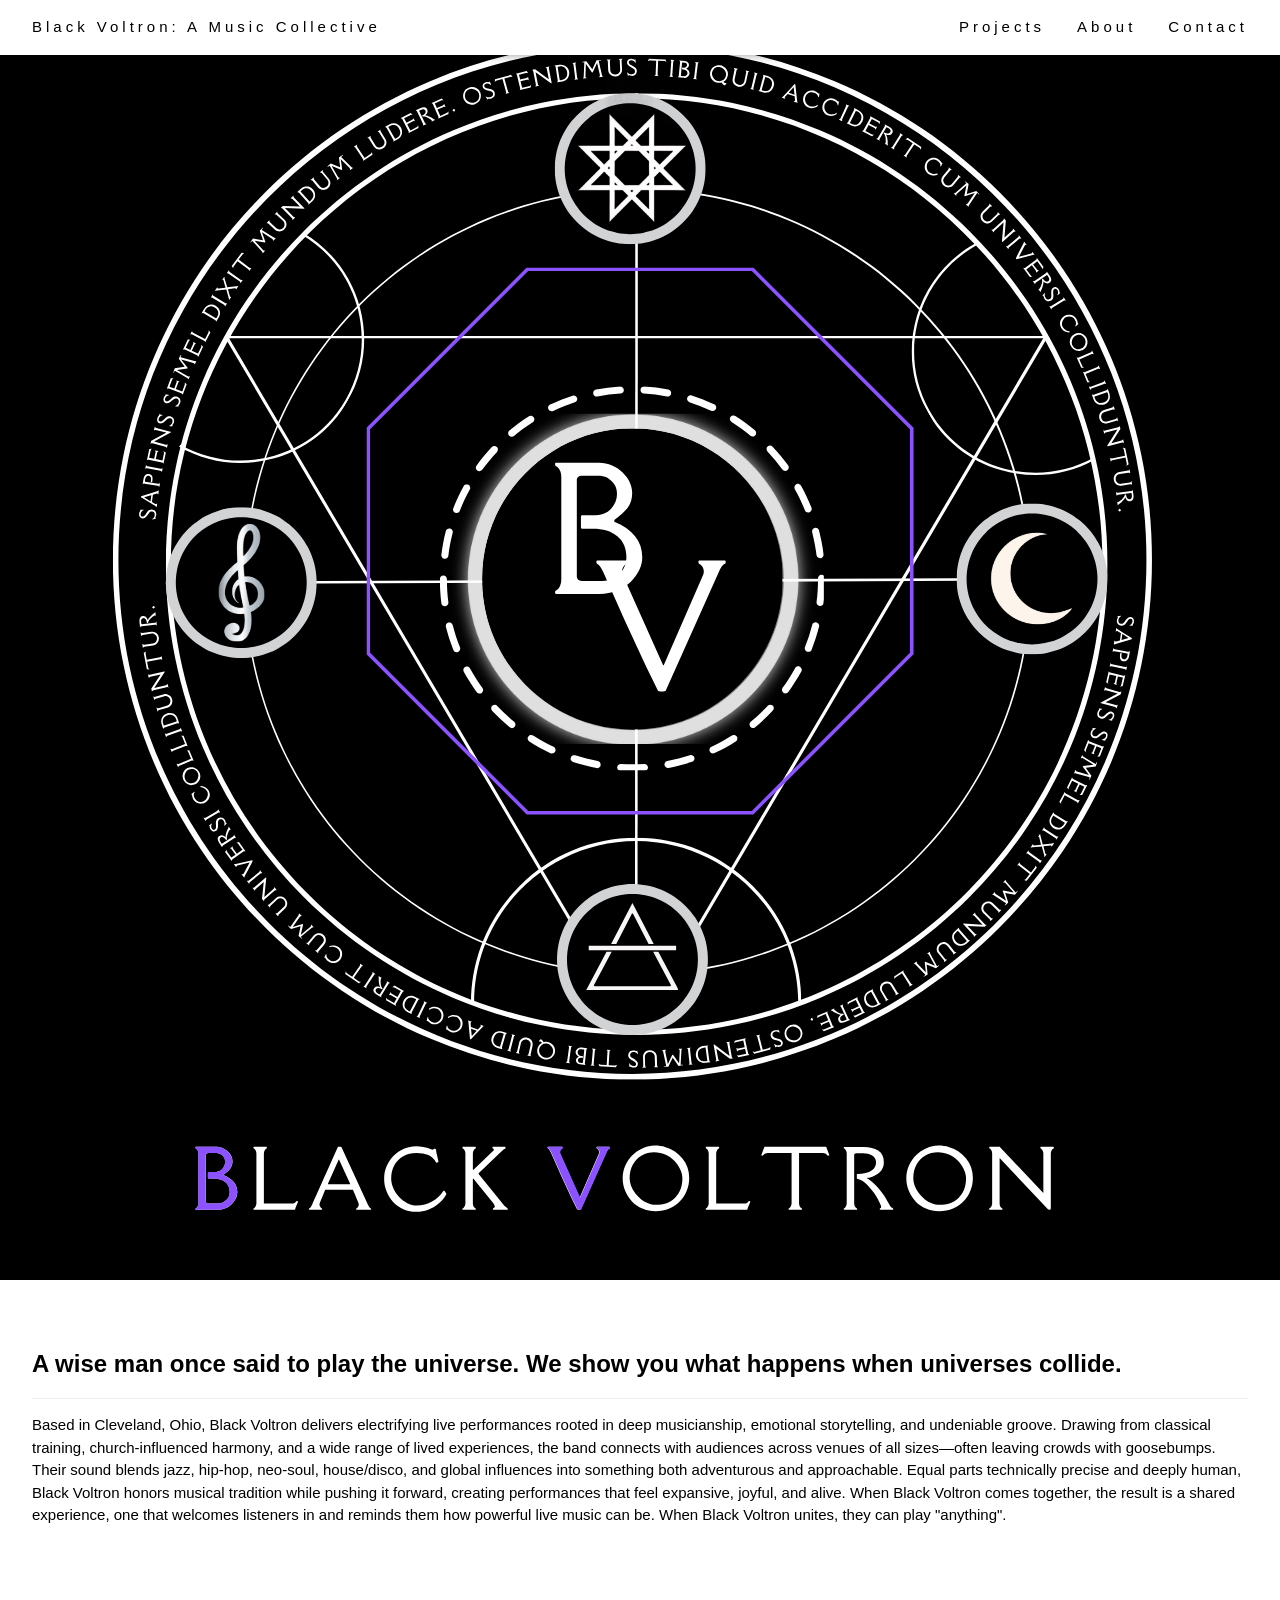
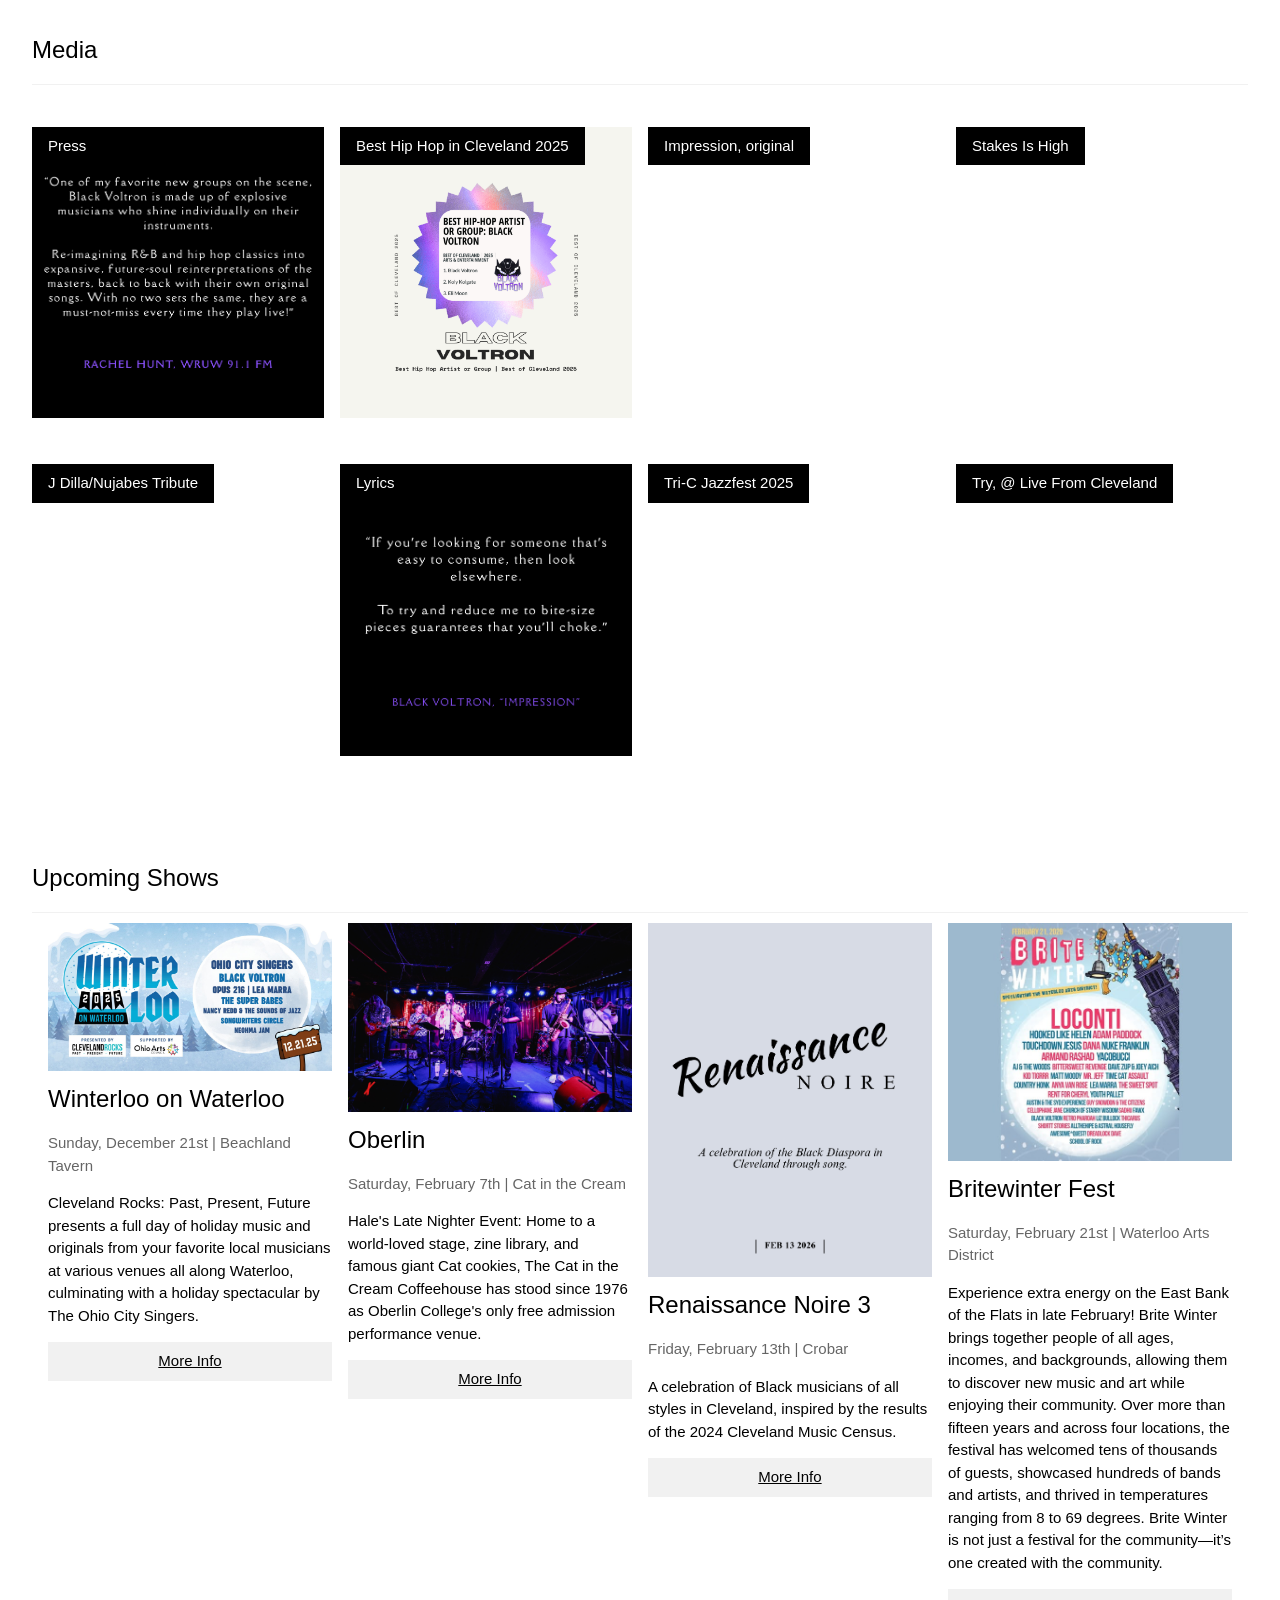
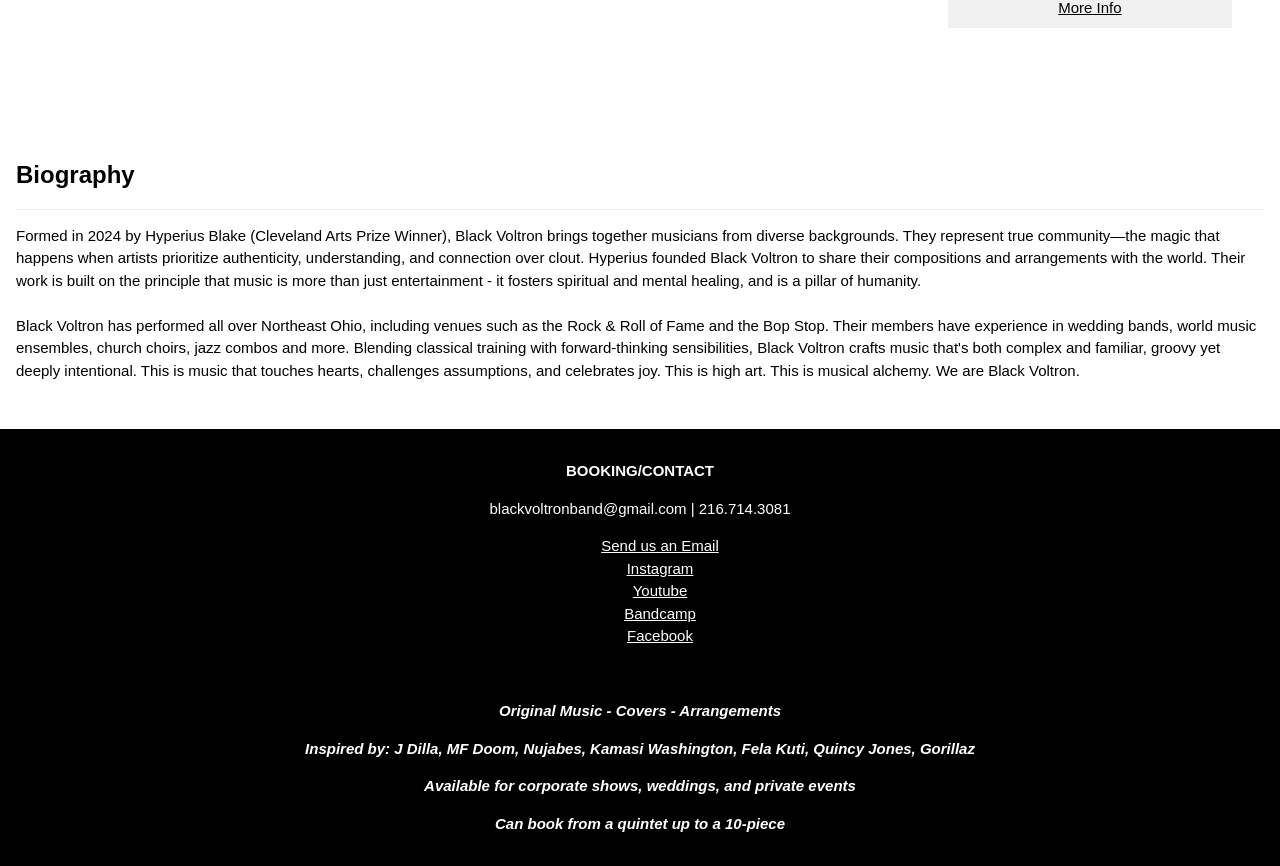
==== commit 7336c38c: "small text" ====
--- a/index.html
+++ b/index.html
@@ -156,7 +156,7 @@
 
 							Hyperius founded Black Voltron to share their compositions and arrangements with the world. Their work is built on the principle that music is more than just entertainment - it fosters spiritual and mental healing, and is a pillar of humanity.<br><br>
 							
-							Black Voltron has performed all over Northeast Ohio, including venues such as the Rock & Roll of Fame and the Bop Stop. Their members have experience in wedding bands, world music ensembles, church choirs, jazz combos and more. Blending classical training with forward-thinking sensibilities, Black Voltron crafts music that is both complex and familiar, groovy yet deeply intentional. 
+							Black Voltron has performed all over Northeast Ohio, including venues such as the Rock & Roll of Fame and the Bop Stop. Their members have experience in wedding bands, world music ensembles, church choirs, jazz combos and more. Blending classical training with forward-thinking sensibilities, Black Voltron crafts music that's both complex and familiar, groovy yet deeply intentional. 
 							
 							This is music that touches hearts, challenges assumptions, and celebrates joy. This is high art. This is musical alchemy. We are Black Voltron.</p>
     </p>
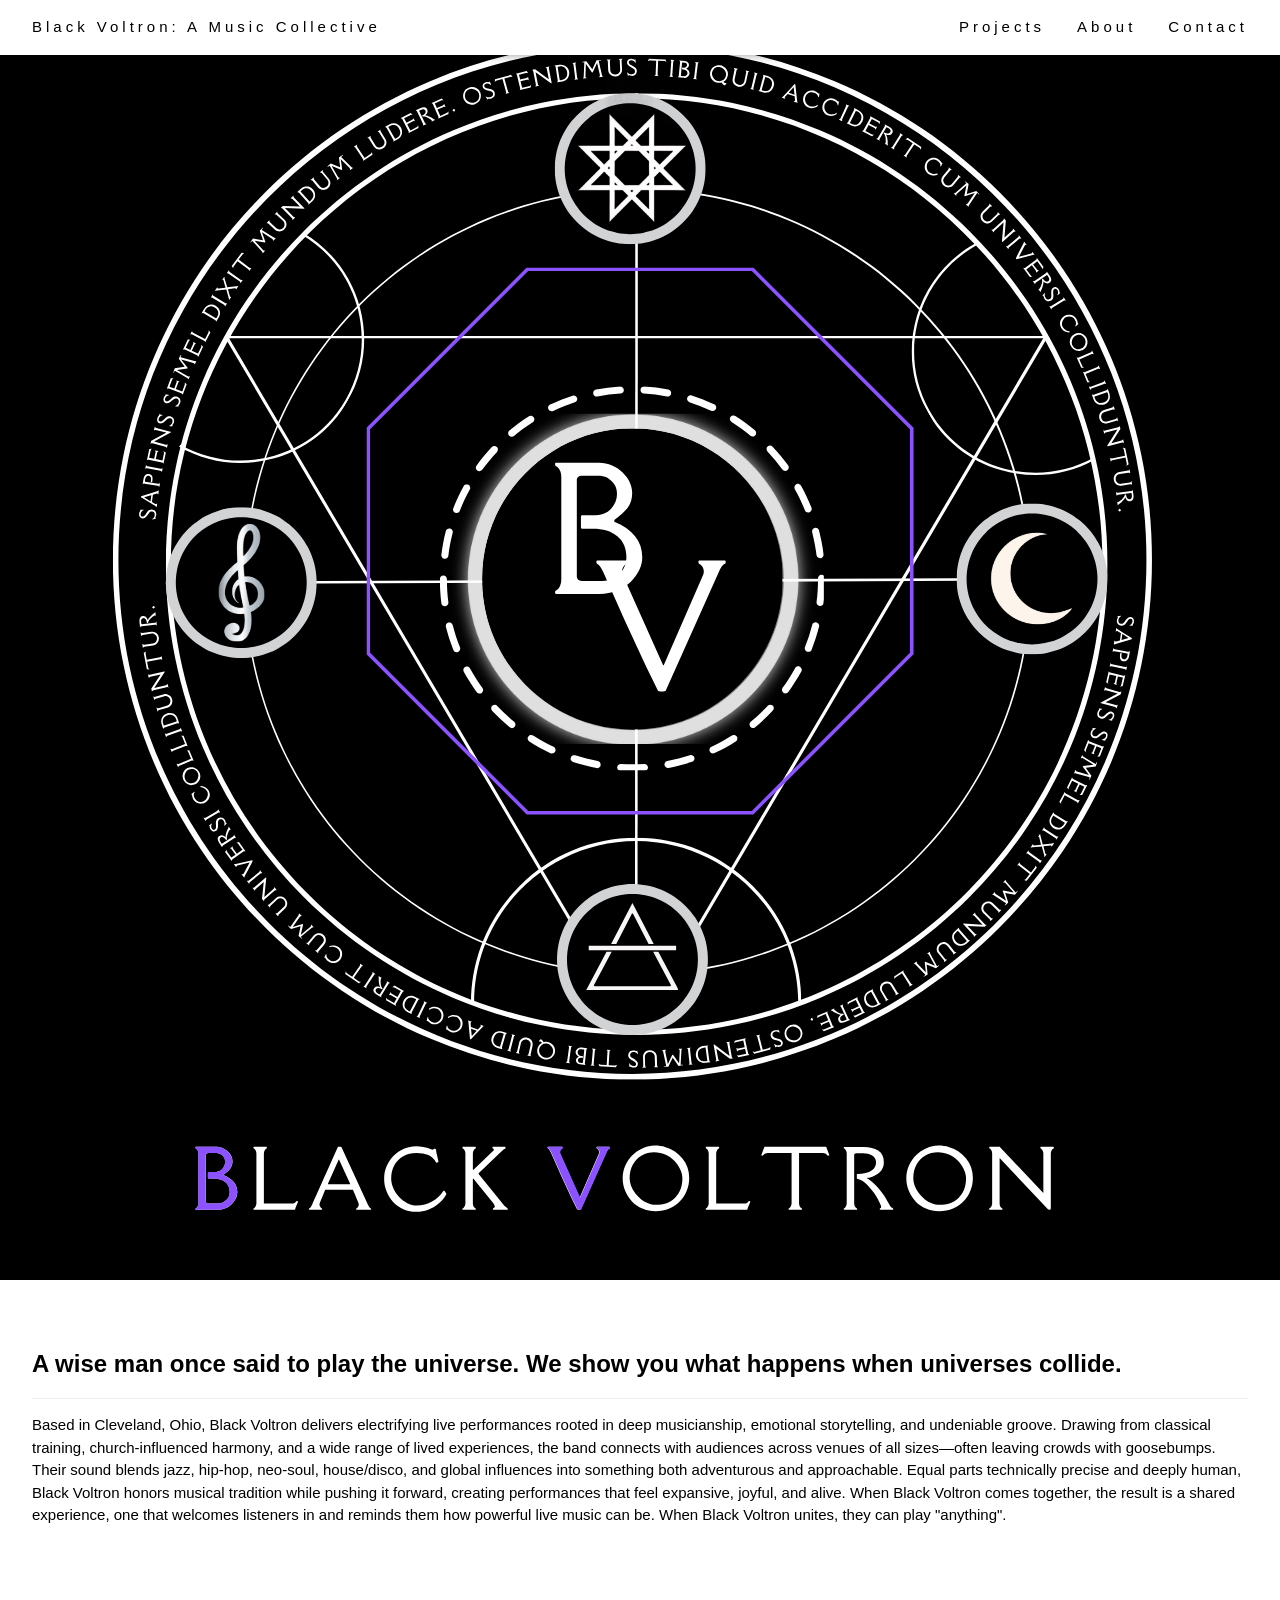
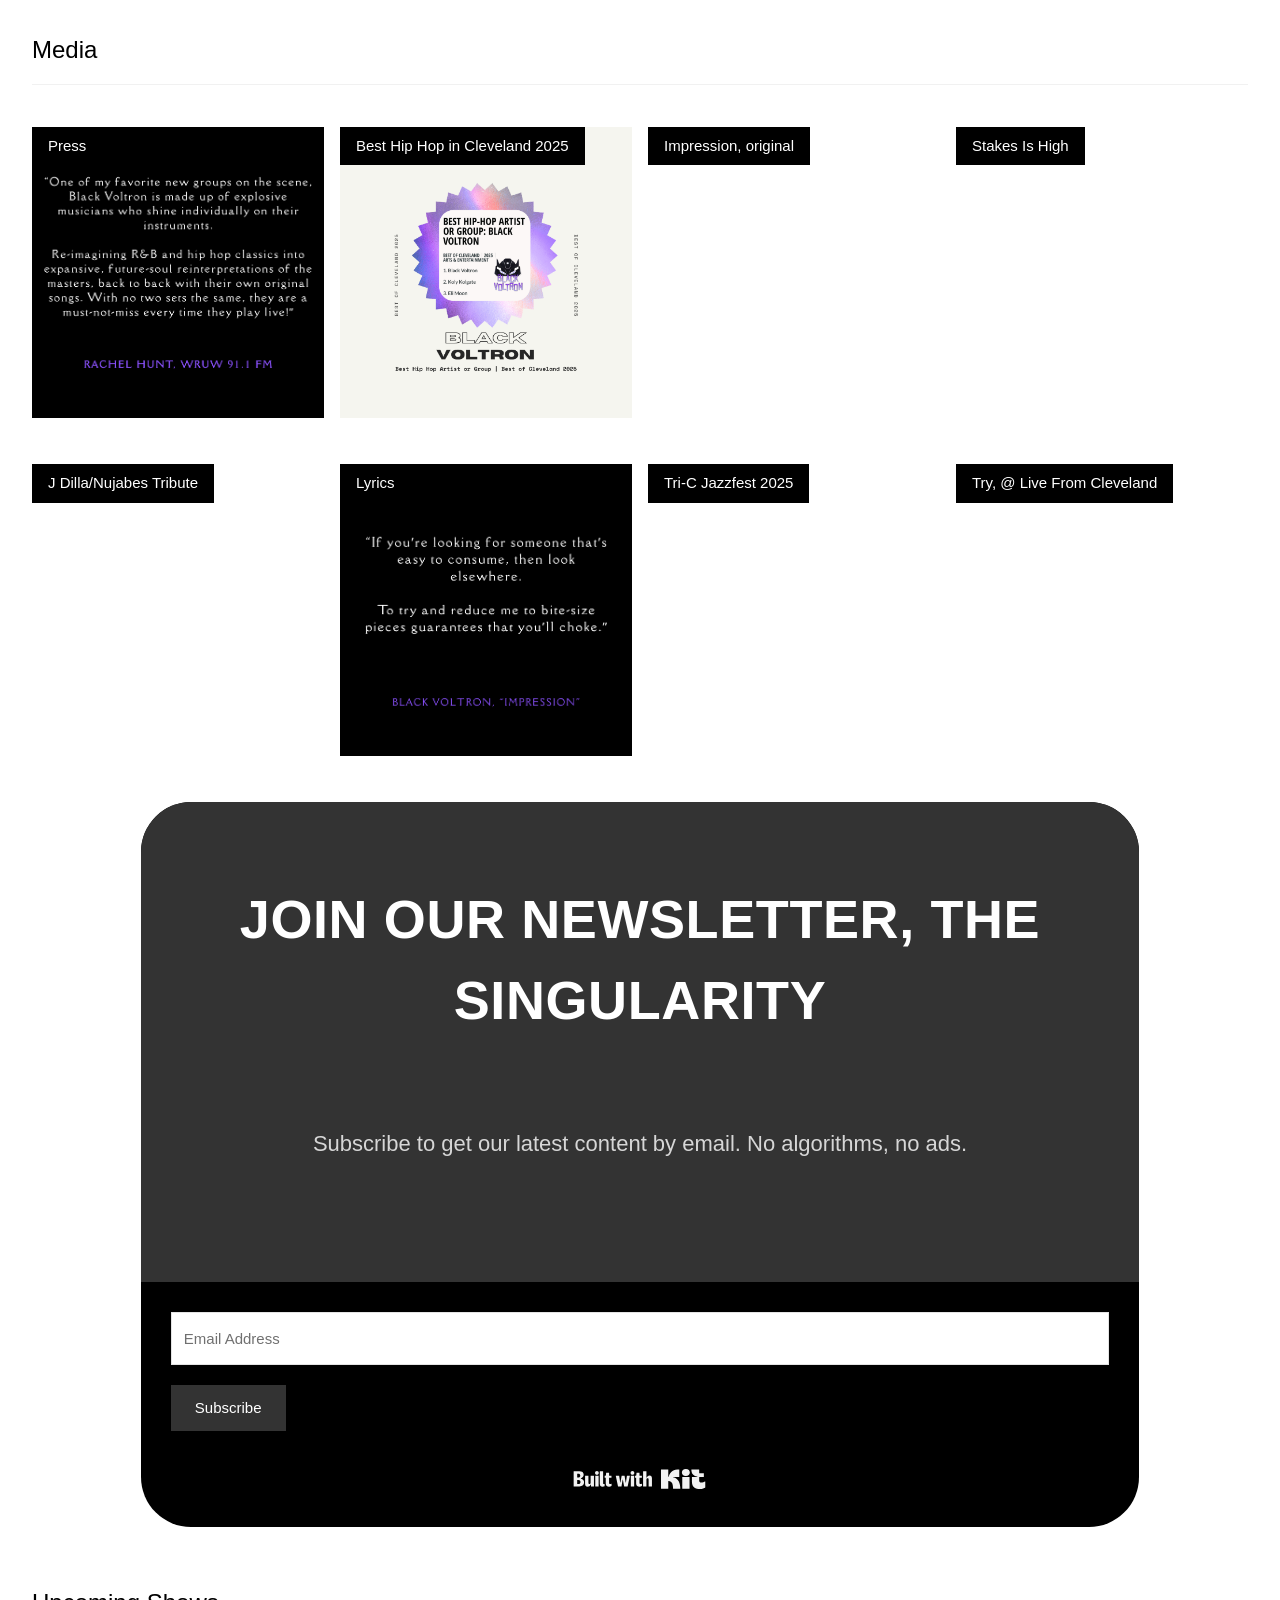
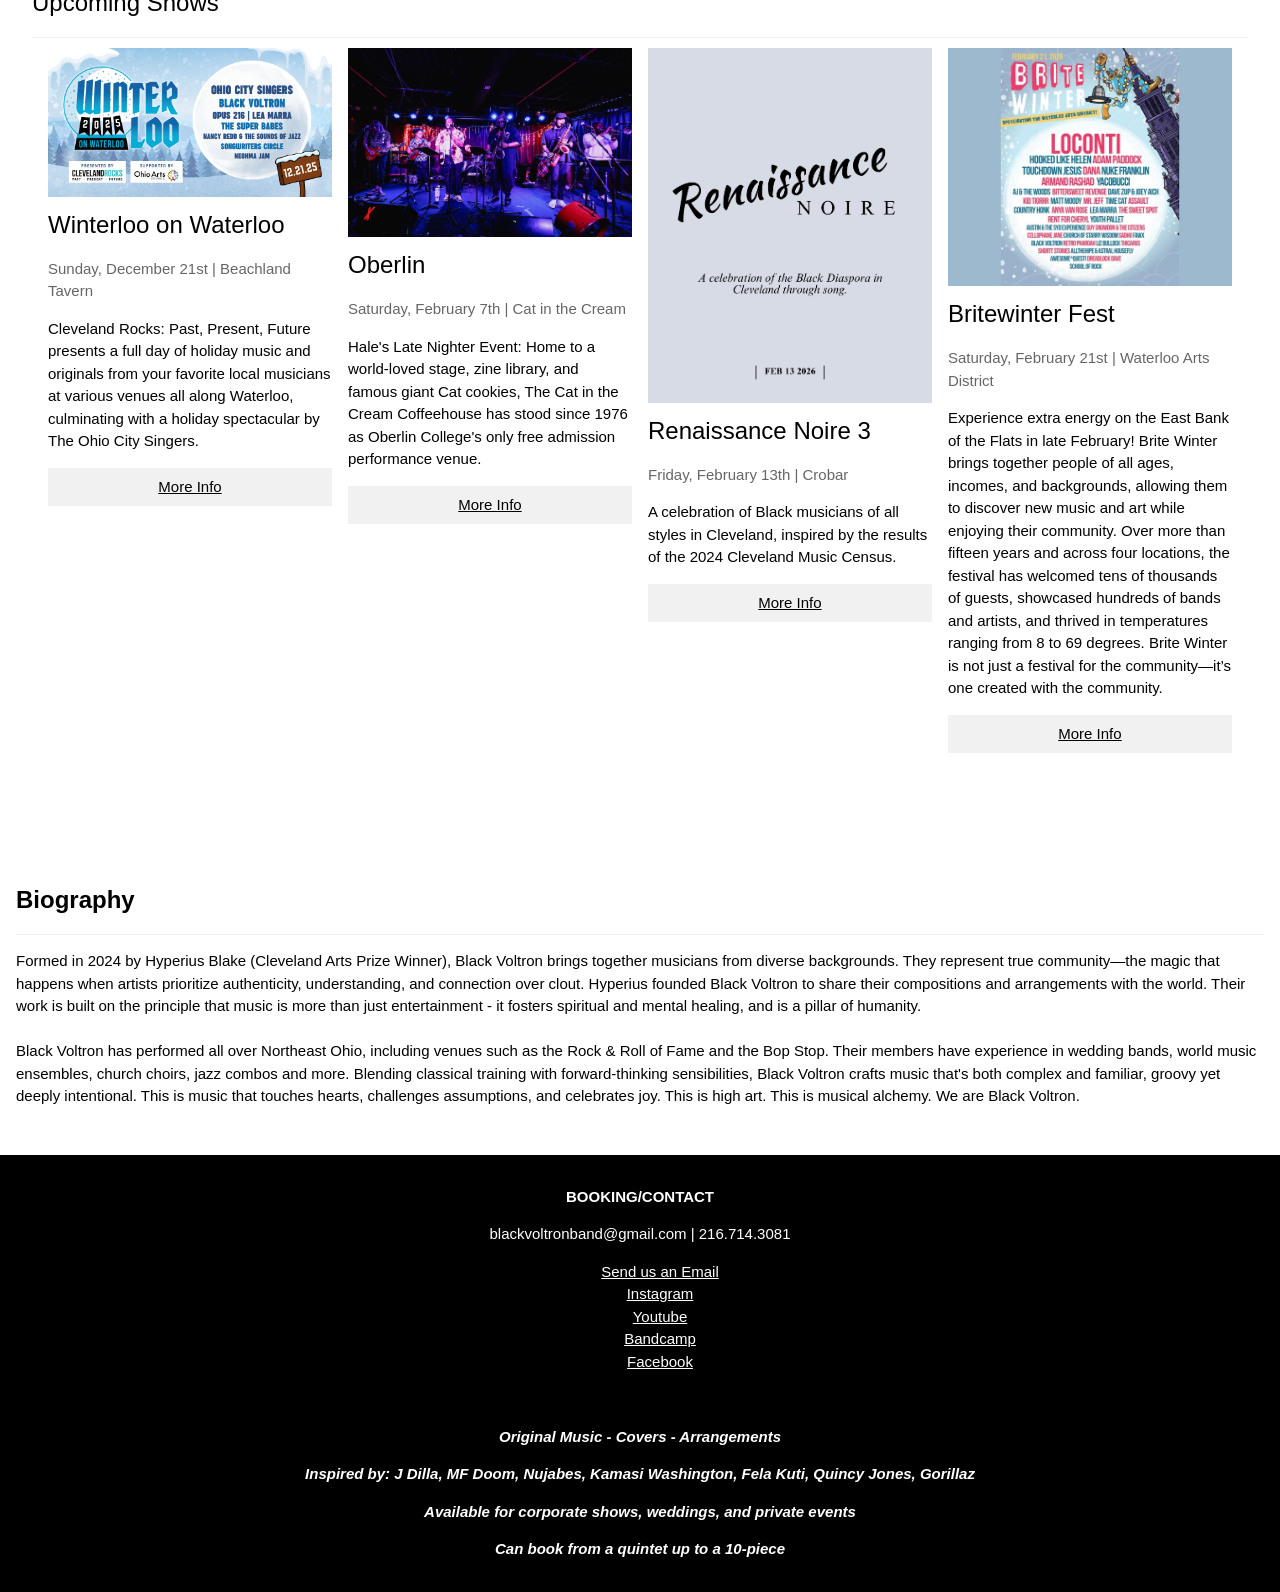
==== commit 61454e30: "Kit Newsletter" ====
--- a/index.html
+++ b/index.html
@@ -109,7 +109,8 @@
       </div>
     </div>
   </div>
-
+<script src="https://f.convertkit.com/ckjs/ck.5.js"></script>
+      <form action="https://app.kit.com/forms/9225817/subscriptions" style="background-color: rgb(0, 0, 0); border-radius: 50px;" class="seva-form formkit-form" method="post" data-sv-form="9225817" data-uid="cfd70d4a32" data-format="inline" data-version="5" data-options="{&quot;settings&quot;:{&quot;after_subscribe&quot;:{&quot;action&quot;:&quot;message&quot;,&quot;success_message&quot;:&quot;Success! Now check your email to confirm your subscription.&quot;,&quot;redirect_url&quot;:&quot;&quot;},&quot;analytics&quot;:{&quot;google&quot;:null,&quot;fathom&quot;:null,&quot;facebook&quot;:null,&quot;segment&quot;:null,&quot;pinterest&quot;:null,&quot;sparkloop&quot;:null,&quot;googletagmanager&quot;:null},&quot;modal&quot;:{&quot;trigger&quot;:&quot;timer&quot;,&quot;scroll_percentage&quot;:null,&quot;timer&quot;:5,&quot;devices&quot;:&quot;all&quot;,&quot;show_once_every&quot;:15},&quot;powered_by&quot;:{&quot;show&quot;:true,&quot;url&quot;:&quot;https://kit.com/features/forms?utm_campaign=poweredby&amp;utm_content=form&amp;utm_medium=referral&amp;utm_source=dynamic&quot;},&quot;recaptcha&quot;:{&quot;enabled&quot;:false},&quot;return_visitor&quot;:{&quot;action&quot;:&quot;show&quot;,&quot;custom_content&quot;:&quot;&quot;},&quot;slide_in&quot;:{&quot;display_in&quot;:&quot;bottom_right&quot;,&quot;trigger&quot;:&quot;timer&quot;,&quot;scroll_percentage&quot;:null,&quot;timer&quot;:5,&quot;devices&quot;:&quot;all&quot;,&quot;show_once_every&quot;:15},&quot;sticky_bar&quot;:{&quot;display_in&quot;:&quot;top&quot;,&quot;trigger&quot;:&quot;timer&quot;,&quot;scroll_percentage&quot;:null,&quot;timer&quot;:5,&quot;devices&quot;:&quot;all&quot;,&quot;show_once_every&quot;:15}},&quot;version&quot;:&quot;5&quot;}" min-width="400 500 600 700 800"><div data-style="image"><div data-element="column" class="formkit-column" style="background-color: rgb(51, 51, 51); height: 480px;"><div style="background-image: url(&quot;https://embed.filekitcdn.com/e/7ja12ANEPVpPKQ3yhKqFsm/8Hv2cqvXQXAs6gby3jDpMh&quot;); opacity: 0.26;" class="formkit-background"></div><div class="formkit-header" style="color: rgb(255, 255, 255); font-size: 36px; font-weight: 700;" data-element="header"><h2>Join our newsletter, the singularity</h2></div><div class="formkit-subheader" style="color: rgb(255, 255, 255); font-size: 22px;" data-element="subheader"><p>Subscribe to get our latest content by email. No algorithms, no ads.</p></div></div><div data-element="column" class="formkit-column"><ul class="formkit-alert formkit-alert-error" data-element="errors" data-group="alert"></ul><div data-element="fields" class="seva-fields formkit-fields"><div class="formkit-field"><input class="formkit-input" name="email_address" style="color: rgb(77, 77, 77); border-color: rgb(227, 227, 227); border-radius: 0px; font-weight: 400;" aria-label="Email Address" placeholder="Email Address" required="" type="email"></div><button data-element="submit" class="formkit-submit formkit-submit" style="color: rgb(255, 255, 255); background-color: rgb(51, 51, 51); border-radius: 0px; font-weight: 400;"><div class="formkit-spinner"><div></div><div></div><div></div></div><span class="">Subscribe</span></button></div><div class="formkit-powered-by-convertkit-container"><a href="https://kit.com/features/forms?utm_campaign=poweredby&amp;utm_content=form&amp;utm_medium=referral&amp;utm_source=dynamic" data-element="powered-by" class="formkit-powered-by-convertkit" data-variant="light" target="_blank" rel="nofollow noopener">Built with Kit</a></div></div></div><style>.formkit-form[data-uid="cfd70d4a32"] *{box-sizing:border-box;}.formkit-form[data-uid="cfd70d4a32"]{-webkit-font-smoothing:antialiased;-moz-osx-font-smoothing:grayscale;}.formkit-form[data-uid="cfd70d4a32"] legend{border:none;font-size:inherit;margin-bottom:10px;padding:0;position:relative;display:table;}.formkit-form[data-uid="cfd70d4a32"] fieldset{border:0;padding:0.01em 0 0 0;margin:0;min-width:0;}.formkit-form[data-uid="cfd70d4a32"] body:not(:-moz-handler-blocked) fieldset{display:table-cell;}.formkit-form[data-uid="cfd70d4a32"] h1,.formkit-form[data-uid="cfd70d4a32"] h2,.formkit-form[data-uid="cfd70d4a32"] h3,.formkit-form[data-uid="cfd70d4a32"] h4,.formkit-form[data-uid="cfd70d4a32"] h5,.formkit-form[data-uid="cfd70d4a32"] h6{color:inherit;font-size:inherit;font-weight:inherit;}.formkit-form[data-uid="cfd70d4a32"] h2{font-size:1.5em;margin:1em 0;}.formkit-form[data-uid="cfd70d4a32"] h3{font-size:1.17em;margin:1em 0;}.formkit-form[data-uid="cfd70d4a32"] p{color:inherit;font-size:inherit;font-weight:inherit;}.formkit-form[data-uid="cfd70d4a32"] ol:not([template-default]),.formkit-form[data-uid="cfd70d4a32"] ul:not([template-default]),.formkit-form[data-uid="cfd70d4a32"] blockquote:not([template-default]){text-align:left;}.formkit-form[data-uid="cfd70d4a32"] p:not([template-default]),.formkit-form[data-uid="cfd70d4a32"] hr:not([template-default]),.formkit-form[data-uid="cfd70d4a32"] blockquote:not([template-default]),.formkit-form[data-uid="cfd70d4a32"] ol:not([template-default]),.formkit-form[data-uid="cfd70d4a32"] ul:not([template-default]){color:inherit;font-style:initial;}.formkit-form[data-uid="cfd70d4a32"] .ordered-list,.formkit-form[data-uid="cfd70d4a32"] .unordered-list{list-style-position:outside !important;padding-left:1em;}.formkit-form[data-uid="cfd70d4a32"] .list-item{padding-left:0;}.formkit-form[data-uid="cfd70d4a32"][data-format="modal"]{display:none;}.formkit-form[data-uid="cfd70d4a32"][data-format="slide in"]{display:none;}.formkit-form[data-uid="cfd70d4a32"][data-format="sticky bar"]{display:none;}.formkit-sticky-bar .formkit-form[data-uid="cfd70d4a32"][data-format="sticky bar"]{display:block;}.formkit-form[data-uid="cfd70d4a32"] .formkit-input,.formkit-form[data-uid="cfd70d4a32"] .formkit-select,.formkit-form[data-uid="cfd70d4a32"] .formkit-checkboxes{width:100%;}.formkit-form[data-uid="cfd70d4a32"] .formkit-button,.formkit-form[data-uid="cfd70d4a32"] .formkit-submit{border:0;border-radius:5px;color:#ffffff;cursor:pointer;display:inline-block;text-align:center;font-size:15px;font-weight:500;cursor:pointer;margin-bottom:15px;overflow:hidden;padding:0;position:relative;vertical-align:middle;}.formkit-form[data-uid="cfd70d4a32"] .formkit-button:hover,.formkit-form[data-uid="cfd70d4a32"] .formkit-submit:hover,.formkit-form[data-uid="cfd70d4a32"] .formkit-button:focus,.formkit-form[data-uid="cfd70d4a32"] .formkit-submit:focus{outline:none;}.formkit-form[data-uid="cfd70d4a32"] .formkit-button:hover > span,.formkit-form[data-uid="cfd70d4a32"] .formkit-submit:hover > span,.formkit-form[data-uid="cfd70d4a32"] .formkit-button:focus > span,.formkit-form[data-uid="cfd70d4a32"] .formkit-submit:focus > span{background-color:rgba(0,0,0,0.1);}.formkit-form[data-uid="cfd70d4a32"] .formkit-button > span,.formkit-form[data-uid="cfd70d4a32"] .formkit-submit > span{display:block;-webkit-transition:all 300ms ease-in-out;transition:all 300ms ease-in-out;padding:12px 24px;}.formkit-form[data-uid="cfd70d4a32"] .formkit-input{background:#ffffff;font-size:15px;padding:12px;border:1px solid #e3e3e3;-webkit-flex:1 0 auto;-ms-flex:1 0 auto;flex:1 0 auto;line-height:1.4;margin:0;-webkit-transition:border-color ease-out 300ms;transition:border-color ease-out 300ms;}.formkit-form[data-uid="cfd70d4a32"] .formkit-input:focus{outline:none;border-color:#1677be;-webkit-transition:border-color ease 300ms;transition:border-color ease 300ms;}.formkit-form[data-uid="cfd70d4a32"] .formkit-input::-webkit-input-placeholder{color:inherit;opacity:0.8;}.formkit-form[data-uid="cfd70d4a32"] .formkit-input::-moz-placeholder{color:inherit;opacity:0.8;}.formkit-form[data-uid="cfd70d4a32"] .formkit-input:-ms-input-placeholder{color:inherit;opacity:0.8;}.formkit-form[data-uid="cfd70d4a32"] .formkit-input::placeholder{color:inherit;opacity:0.8;}.formkit-form[data-uid="cfd70d4a32"] [data-group="dropdown"]{position:relative;display:inline-block;width:100%;}.formkit-form[data-uid="cfd70d4a32"] [data-group="dropdown"]::before{content:"";top:calc(50% - 2.5px);right:10px;position:absolute;pointer-events:none;border-color:#4f4f4f transparent transparent transparent;border-style:solid;border-width:6px 6px 0 6px;height:0;width:0;z-index:999;}.formkit-form[data-uid="cfd70d4a32"] [data-group="dropdown"] select{height:auto;width:100%;cursor:pointer;color:#333333;line-height:1.4;margin-bottom:0;padding:0 6px;-webkit-appearance:none;-moz-appearance:none;appearance:none;font-size:15px;padding:12px;padding-right:25px;border:1px solid #e3e3e3;background:#ffffff;}.formkit-form[data-uid="cfd70d4a32"] [data-group="dropdown"] select:focus{outline:none;}.formkit-form[data-uid="cfd70d4a32"] [data-group="checkboxes"]{text-align:left;margin:0;}.formkit-form[data-uid="cfd70d4a32"] [data-group="checkboxes"] [data-group="checkbox"]{margin-bottom:10px;}.formkit-form[data-uid="cfd70d4a32"] [data-group="checkboxes"] [data-group="checkbox"] *{cursor:pointer;}.formkit-form[data-uid="cfd70d4a32"] [data-group="checkboxes"] [data-group="checkbox"]:last-of-type{margin-bottom:0;}.formkit-form[data-uid="cfd70d4a32"] [data-group="checkboxes"] [data-group="checkbox"] input[type="checkbox"]{display:none;}.formkit-form[data-uid="cfd70d4a32"] [data-group="checkboxes"] [data-group="checkbox"] input[type="checkbox"] + label::after{content:none;}.formkit-form[data-uid="cfd70d4a32"] [data-group="checkboxes"] [data-group="checkbox"] input[type="checkbox"]:checked + label::after{border-color:#ffffff;content:"";}.formkit-form[data-uid="cfd70d4a32"] [data-group="checkboxes"] [data-group="checkbox"] input[type="checkbox"]:checked + label::before{background:#10bf7a;border-color:#10bf7a;}.formkit-form[data-uid="cfd70d4a32"] [data-group="checkboxes"] [data-group="checkbox"] label{position:relative;display:inline-block;padding-left:28px;}.formkit-form[data-uid="cfd70d4a32"] [data-group="checkboxes"] [data-group="checkbox"] label::before,.formkit-form[data-uid="cfd70d4a32"] [data-group="checkboxes"] [data-group="checkbox"] label::after{position:absolute;content:"";display:inline-block;}.formkit-form[data-uid="cfd70d4a32"] [data-group="checkboxes"] [data-group="checkbox"] label::before{height:16px;width:16px;border:1px solid #e3e3e3;background:#ffffff;left:0px;top:3px;}.formkit-form[data-uid="cfd70d4a32"] [data-group="checkboxes"] [data-group="checkbox"] label::after{height:4px;width:8px;border-left:2px solid #4d4d4d;border-bottom:2px solid #4d4d4d;-webkit-transform:rotate(-45deg);-ms-transform:rotate(-45deg);transform:rotate(-45deg);left:4px;top:8px;}.formkit-form[data-uid="cfd70d4a32"] .formkit-alert{background:#f9fafb;border:1px solid #e3e3e3;border-radius:5px;-webkit-flex:1 0 auto;-ms-flex:1 0 auto;flex:1 0 auto;list-style:none;margin:25px auto;padding:12px;text-align:center;width:100%;}.formkit-form[data-uid="cfd70d4a32"] .formkit-alert:empty{display:none;}.formkit-form[data-uid="cfd70d4a32"] .formkit-alert-success{background:#d3fbeb;border-color:#10bf7a;color:#0c905c;}.formkit-form[data-uid="cfd70d4a32"] .formkit-alert-error{background:#fde8e2;border-color:#f2643b;color:#ea4110;}.formkit-form[data-uid="cfd70d4a32"] .formkit-spinner{display:-webkit-box;display:-webkit-flex;display:-ms-flexbox;display:flex;height:0px;width:0px;margin:0 auto;position:absolute;top:0;left:0;right:0;width:0px;overflow:hidden;text-align:center;-webkit-transition:all 300ms ease-in-out;transition:all 300ms ease-in-out;}.formkit-form[data-uid="cfd70d4a32"] .formkit-spinner > div{margin:auto;width:12px;height:12px;background-color:#fff;opacity:0.3;border-radius:100%;display:inline-block;-webkit-animation:formkit-bouncedelay-formkit-form-data-uid-cfd70d4a32- 1.4s infinite ease-in-out both;animation:formkit-bouncedelay-formkit-form-data-uid-cfd70d4a32- 1.4s infinite ease-in-out both;}.formkit-form[data-uid="cfd70d4a32"] .formkit-spinner > div:nth-child(1){-webkit-animation-delay:-0.32s;animation-delay:-0.32s;}.formkit-form[data-uid="cfd70d4a32"] .formkit-spinner > div:nth-child(2){-webkit-animation-delay:-0.16s;animation-delay:-0.16s;}.formkit-form[data-uid="cfd70d4a32"] .formkit-submit[data-active] .formkit-spinner{opacity:1;height:100%;width:50px;}.formkit-form[data-uid="cfd70d4a32"] .formkit-submit[data-active] .formkit-spinner ~ span{opacity:0;}.formkit-form[data-uid="cfd70d4a32"] .formkit-powered-by[data-active="false"]{opacity:0.35;}.formkit-form[data-uid="cfd70d4a32"] .formkit-powered-by-convertkit-container{display:-webkit-box;display:-webkit-flex;display:-ms-flexbox;display:flex;width:100%;margin:10px 0;position:relative;}.formkit-form[data-uid="cfd70d4a32"] .formkit-powered-by-convertkit-container[data-active="false"]{opacity:0.35;}.formkit-form[data-uid="cfd70d4a32"] .formkit-powered-by-convertkit{-webkit-align-items:center;-webkit-box-align:center;-ms-flex-align:center;align-items:center;background-color:#ffffff;border-radius:9px;color:#3d3d3d;cursor:pointer;display:block;height:36px;margin:0 auto;opacity:0.95;padding:0;-webkit-text-decoration:none;text-decoration:none;text-indent:100%;-webkit-transition:ease-in-out all 200ms;transition:ease-in-out all 200ms;white-space:nowrap;overflow:hidden;-webkit-user-select:none;-moz-user-select:none;-ms-user-select:none;user-select:none;width:157px;background-repeat:no-repeat;background-position:center;background-image:url("data:image/svg+xml;charset=utf8,%3Csvg width='133' height='36' viewBox='0 0 133 36' fill='none' xmlns='http://www.w3.org/2000/svg'%3E%3Cpath d='M0.861 25.5C0.735 25.5 0.651 25.416 0.651 25.29V10.548C0.651 10.422 0.735 10.338 0.861 10.338H6.279C9.072 10.338 10.668 11.451 10.668 13.824C10.668 15.819 9.219 16.932 8.001 17.226C7.707 17.268 7.707 17.625 8.022 17.688C9.912 18.108 11.088 19.116 11.088 21.321C11.088 23.715 9.429 25.5 6.426 25.5H0.861ZM5.397 23.085C6.825 23.085 7.518 22.224 7.518 21.006C7.518 19.683 6.825 18.948 5.397 18.948H4.2V23.085H5.397ZM5.313 16.617C6.51 16.617 7.245 15.945 7.245 14.601C7.245 13.383 6.51 12.753 5.25 12.753H4.2V16.617H5.313ZM17.9758 23.883C17.9758 23.568 17.6608 23.505 17.5348 23.799C17.0308 24.954 16.1698 25.731 14.5528 25.731C12.8728 25.731 12.0958 24.471 12.0958 22.707V14.937C12.0958 14.811 12.1798 14.727 12.3058 14.727H15.2248C15.3508 14.727 15.4348 14.811 15.4348 14.937V21.657C15.4348 22.581 15.7708 23.022 16.4638 23.022C17.1778 23.022 17.6188 22.581 17.6188 21.657V14.937C17.6188 14.811 17.7028 14.727 17.8288 14.727H20.7478C20.8738 14.727 20.9578 14.811 20.9578 14.937V25.29C20.9578 25.416 20.8738 25.5 20.7478 25.5H18.1858C18.0598 25.5 17.9758 25.416 17.9758 25.29V23.883ZM25.6141 25.29C25.6141 25.416 25.5301 25.5 25.4041 25.5H22.4851C22.3591 25.5 22.2751 25.416 22.2751 25.29V14.937C22.2751 14.811 22.3591 14.727 22.4851 14.727H25.4041C25.5301 14.727 25.6141 14.811 25.6141 14.937V25.29ZM23.9131 13.74C22.8001 13.74 22.0441 12.942 22.0441 11.934C22.0441 10.926 22.8001 10.107 23.9131 10.107C25.0051 10.107 25.7611 10.926 25.7611 11.934C25.7611 12.942 25.0051 13.74 23.9131 13.74ZM26.7883 10.548C26.7883 10.422 26.8723 10.338 26.9983 10.338H29.9173C30.0433 10.338 30.1273 10.422 30.1273 10.548V22.056C30.1273 22.749 30.2533 23.085 30.8203 23.085C31.0093 23.085 31.1983 23.043 31.3663 23.001C31.5133 22.959 31.6183 22.959 31.6183 23.127V25.059C31.6183 25.164 31.5763 25.269 31.4923 25.311C30.9673 25.521 30.2953 25.71 29.5813 25.71C27.7123 25.71 26.7883 24.639 26.7883 22.476V10.548ZM32.4237 14.727C32.8227 14.727 32.9277 14.538 32.9697 14.055L33.1167 12.039C33.1167 11.913 33.2217 11.829 33.3477 11.829H35.8887C36.0147 11.829 36.0987 11.913 36.0987 12.039V14.517C36.0987 14.643 36.1827 14.727 36.3087 14.727H38.2827C38.4087 14.727 38.4927 14.811 38.4927 14.937V16.659C38.4927 16.785 38.4087 16.869 38.2827 16.869H36.0777V22.056C36.0777 22.875 36.5397 23.085 37.0647 23.085C37.4847 23.085 37.9467 22.938 38.3247 22.707C38.4717 22.623 38.5767 22.665 38.5767 22.833V24.828C38.5767 24.933 38.5347 25.017 38.4507 25.08C37.8417 25.458 36.9807 25.71 36.0357 25.71C34.2927 25.71 32.7387 24.912 32.7387 22.476V16.869H31.8567C31.7307 16.869 31.6467 16.785 31.6467 16.659V14.937C31.6467 14.811 31.7307 14.727 31.8567 14.727H32.4237ZM51.3808 14.727C51.5068 14.727 51.5908 14.79 51.6118 14.916L52.3888 19.851L52.5778 21.174C52.6198 21.468 52.9558 21.468 52.9768 21.174C53.0398 20.712 53.0818 20.271 53.1658 19.83L53.8798 14.916C53.9008 14.79 53.9848 14.727 54.1108 14.727H56.6728C56.8198 14.727 56.8828 14.811 56.8618 14.958L54.6778 25.311C54.6568 25.437 54.5728 25.5 54.4468 25.5H51.3178C51.1918 25.5 51.1078 25.437 51.0868 25.311L50.1208 20.082L49.8898 18.633C49.8688 18.444 49.6588 18.444 49.6378 18.633L49.4068 20.103L48.5458 25.311C48.5248 25.437 48.4408 25.5 48.3148 25.5H45.2068C45.0808 25.5 44.9968 25.437 44.9758 25.311L42.8128 14.958C42.7918 14.811 42.8548 14.727 43.0018 14.727H45.9628C46.0888 14.727 46.1728 14.79 46.1938 14.916L46.9288 19.83C47.0128 20.271 47.0758 20.754 47.1388 21.195C47.2018 21.51 47.4748 21.531 47.5378 21.195L47.7478 19.872L48.6088 14.916C48.6298 14.79 48.7138 14.727 48.8398 14.727H51.3808ZM61.1582 25.29C61.1582 25.416 61.0742 25.5 60.9482 25.5H58.0292C57.9032 25.5 57.8192 25.416 57.8192 25.29V14.937C57.8192 14.811 57.9032 14.727 58.0292 14.727H60.9482C61.0742 14.727 61.1582 14.811 61.1582 14.937V25.29ZM59.4572 13.74C58.3442 13.74 57.5882 12.942 57.5882 11.934C57.5882 10.926 58.3442 10.107 59.4572 10.107C60.5492 10.107 61.3052 10.926 61.3052 11.934C61.3052 12.942 60.5492 13.74 59.4572 13.74ZM62.8154 14.727C63.2144 14.727 63.3194 14.538 63.3614 14.055L63.5084 12.039C63.5084 11.913 63.6134 11.829 63.7394 11.829H66.2804C66.4064 11.829 66.4904 11.913 66.4904 12.039V14.517C66.4904 14.643 66.5744 14.727 66.7004 14.727H68.6744C68.8004 14.727 68.8844 14.811 68.8844 14.937V16.659C68.8844 16.785 68.8004 16.869 68.6744 16.869H66.4694V22.056C66.4694 22.875 66.9314 23.085 67.4564 23.085C67.8764 23.085 68.3384 22.938 68.7164 22.707C68.8634 22.623 68.9684 22.665 68.9684 22.833V24.828C68.9684 24.933 68.9264 25.017 68.8424 25.08C68.2334 25.458 67.3724 25.71 66.4274 25.71C64.6844 25.71 63.1304 24.912 63.1304 22.476V16.869H62.2484C62.1224 16.869 62.0384 16.785 62.0384 16.659V14.937C62.0384 14.811 62.1224 14.727 62.2484 14.727H62.8154ZM73.4298 16.323C73.4298 16.638 73.7868 16.68 73.9128 16.407C74.3748 15.315 75.1308 14.496 76.6008 14.496C78.2178 14.496 78.9528 15.609 78.9528 17.373V25.29C78.9528 25.416 78.8688 25.5 78.7428 25.5H75.8238C75.6978 25.5 75.6138 25.416 75.6138 25.29V18.633C75.6138 17.709 75.2778 17.268 74.5848 17.268C73.8708 17.268 73.4298 17.709 73.4298 18.633V25.29C73.4298 25.416 73.3458 25.5 73.2198 25.5H70.3008C70.1748 25.5 70.0908 25.416 70.0908 25.29V10.548C70.0908 10.422 70.1748 10.338 70.3008 10.338H73.2198C73.3458 10.338 73.4298 10.422 73.4298 10.548V16.323Z' fill='%231E1E1E'/%3E%3Cpath d='M100.132 16.3203C105.58 17.3761 107.272 22.4211 107.318 27.4961C107.318 27.6101 107.226 27.7041 107.112 27.7041H100.252C100.138 27.7041 100.046 27.6121 100.046 27.5001C100.026 23.5629 99.3877 20.0896 95.4865 19.9396C95.3705 19.9356 95.2725 20.0276 95.2725 20.1456V27.5001C95.2725 27.6141 95.1806 27.7061 95.0666 27.7061H88.206C88.092 27.7061 88 27.6141 88 27.5001V8.75585C88 8.64187 88.092 8.54989 88.206 8.54989H95.0686C95.1826 8.54989 95.2745 8.64187 95.2745 8.75585V15.7764C95.2745 15.8804 95.3585 15.9644 95.4625 15.9644C95.5445 15.9644 95.6185 15.9104 95.6425 15.8324C97.4081 10.0416 100.709 8.58588 106.07 8.55189C106.184 8.55189 106.276 8.64387 106.276 8.75785V15.7604C106.276 15.8744 106.184 15.9664 106.07 15.9664H100.166C100.066 15.9664 99.9856 16.0464 99.9856 16.1464C99.9856 16.2304 100.048 16.3043 100.132 16.3203ZM118.918 20.7095V16.1704C118.918 16.0564 119.01 15.9644 119.124 15.9644H124.173C124.273 15.9644 124.353 15.8844 124.353 15.7844C124.353 15.6985 124.291 15.6245 124.207 15.6085C120.256 14.8246 118.432 12.5511 118.37 8.75585C118.368 8.64387 118.458 8.54989 118.572 8.54989H125.986C126.1 8.54989 126.192 8.64187 126.192 8.75585V11.9532C126.192 12.0672 126.284 12.1592 126.398 12.1592H130.649C130.763 12.1592 130.855 12.2511 130.855 12.3651V15.7624C130.855 15.8764 130.763 15.9684 130.649 15.9684H126.398C126.284 15.9684 126.192 16.0604 126.192 16.1744V19.8356C126.192 21.1294 126.986 21.5553 128.04 21.5553C129.692 21.5553 131.323 20.8114 131.977 20.4735C132.113 20.4035 132.277 20.5015 132.277 20.6555V26.3543C132.277 26.5063 132.193 26.6463 132.059 26.7183C131.413 27.0582 129.418 28 127.136 28C122.435 27.996 118.918 26.0824 118.918 20.7095ZM109.266 27.4981V16.1704C109.266 16.0564 109.358 15.9644 109.472 15.9644H116.334C116.448 15.9644 116.54 16.0564 116.54 16.1704V27.4981C116.54 27.6121 116.448 27.7041 116.334 27.7041H109.472C109.358 27.7021 109.266 27.6101 109.266 27.4981ZM108.876 11.4913C108.876 13.4189 110.238 14.9826 112.853 14.9826C115.469 14.9826 116.83 13.4189 116.83 11.4913C116.83 9.56369 115.471 8 112.853 8C110.238 8 108.876 9.56369 108.876 11.4913Z' fill='%231E1E1E'/%3E%3C/svg%3E");}.formkit-form[data-uid="cfd70d4a32"] .formkit-powered-by-convertkit:hover,.formkit-form[data-uid="cfd70d4a32"] .formkit-powered-by-convertkit:focus{background-color:#ffffff;-webkit-transform:scale(1.025) perspective(1px);-ms-transform:scale(1.025) perspective(1px);transform:scale(1.025) perspective(1px);opacity:1;}.formkit-form[data-uid="cfd70d4a32"] .formkit-powered-by-convertkit[data-variant="dark"],.formkit-form[data-uid="cfd70d4a32"] .formkit-powered-by-convertkit[data-variant="light"]{background-color:transparent;border-color:transparent;width:133px;}.formkit-form[data-uid="cfd70d4a32"] .formkit-powered-by-convertkit[data-variant="light"]{color:#ffffff;background-image:url("data:image/svg+xml;charset=utf8,%3Csvg width='133' height='36' viewBox='0 0 133 36' fill='none' xmlns='http://www.w3.org/2000/svg'%3E%3Cpath d='M0.861 25.5C0.735 25.5 0.651 25.416 0.651 25.29V10.548C0.651 10.422 0.735 10.338 0.861 10.338H6.279C9.072 10.338 10.668 11.451 10.668 13.824C10.668 15.819 9.219 16.932 8.001 17.226C7.707 17.268 7.707 17.625 8.022 17.688C9.912 18.108 11.088 19.116 11.088 21.321C11.088 23.715 9.429 25.5 6.426 25.5H0.861ZM5.397 23.085C6.825 23.085 7.518 22.224 7.518 21.006C7.518 19.683 6.825 18.948 5.397 18.948H4.2V23.085H5.397ZM5.313 16.617C6.51 16.617 7.245 15.945 7.245 14.601C7.245 13.383 6.51 12.753 5.25 12.753H4.2V16.617H5.313ZM17.9758 23.883C17.9758 23.568 17.6608 23.505 17.5348 23.799C17.0308 24.954 16.1698 25.731 14.5528 25.731C12.8728 25.731 12.0958 24.471 12.0958 22.707V14.937C12.0958 14.811 12.1798 14.727 12.3058 14.727H15.2248C15.3508 14.727 15.4348 14.811 15.4348 14.937V21.657C15.4348 22.581 15.7708 23.022 16.4638 23.022C17.1778 23.022 17.6188 22.581 17.6188 21.657V14.937C17.6188 14.811 17.7028 14.727 17.8288 14.727H20.7478C20.8738 14.727 20.9578 14.811 20.9578 14.937V25.29C20.9578 25.416 20.8738 25.5 20.7478 25.5H18.1858C18.0598 25.5 17.9758 25.416 17.9758 25.29V23.883ZM25.6141 25.29C25.6141 25.416 25.5301 25.5 25.4041 25.5H22.4851C22.3591 25.5 22.2751 25.416 22.2751 25.29V14.937C22.2751 14.811 22.3591 14.727 22.4851 14.727H25.4041C25.5301 14.727 25.6141 14.811 25.6141 14.937V25.29ZM23.9131 13.74C22.8001 13.74 22.0441 12.942 22.0441 11.934C22.0441 10.926 22.8001 10.107 23.9131 10.107C25.0051 10.107 25.7611 10.926 25.7611 11.934C25.7611 12.942 25.0051 13.74 23.9131 13.74ZM26.7883 10.548C26.7883 10.422 26.8723 10.338 26.9983 10.338H29.9173C30.0433 10.338 30.1273 10.422 30.1273 10.548V22.056C30.1273 22.749 30.2533 23.085 30.8203 23.085C31.0093 23.085 31.1983 23.043 31.3663 23.001C31.5133 22.959 31.6183 22.959 31.6183 23.127V25.059C31.6183 25.164 31.5763 25.269 31.4923 25.311C30.9673 25.521 30.2953 25.71 29.5813 25.71C27.7123 25.71 26.7883 24.639 26.7883 22.476V10.548ZM32.4237 14.727C32.8227 14.727 32.9277 14.538 32.9697 14.055L33.1167 12.039C33.1167 11.913 33.2217 11.829 33.3477 11.829H35.8887C36.0147 11.829 36.0987 11.913 36.0987 12.039V14.517C36.0987 14.643 36.1827 14.727 36.3087 14.727H38.2827C38.4087 14.727 38.4927 14.811 38.4927 14.937V16.659C38.4927 16.785 38.4087 16.869 38.2827 16.869H36.0777V22.056C36.0777 22.875 36.5397 23.085 37.0647 23.085C37.4847 23.085 37.9467 22.938 38.3247 22.707C38.4717 22.623 38.5767 22.665 38.5767 22.833V24.828C38.5767 24.933 38.5347 25.017 38.4507 25.08C37.8417 25.458 36.9807 25.71 36.0357 25.71C34.2927 25.71 32.7387 24.912 32.7387 22.476V16.869H31.8567C31.7307 16.869 31.6467 16.785 31.6467 16.659V14.937C31.6467 14.811 31.7307 14.727 31.8567 14.727H32.4237ZM51.3808 14.727C51.5068 14.727 51.5908 14.79 51.6118 14.916L52.3888 19.851L52.5778 21.174C52.6198 21.468 52.9558 21.468 52.9768 21.174C53.0398 20.712 53.0818 20.271 53.1658 19.83L53.8798 14.916C53.9008 14.79 53.9848 14.727 54.1108 14.727H56.6728C56.8198 14.727 56.8828 14.811 56.8618 14.958L54.6778 25.311C54.6568 25.437 54.5728 25.5 54.4468 25.5H51.3178C51.1918 25.5 51.1078 25.437 51.0868 25.311L50.1208 20.082L49.8898 18.633C49.8688 18.444 49.6588 18.444 49.6378 18.633L49.4068 20.103L48.5458 25.311C48.5248 25.437 48.4408 25.5 48.3148 25.5H45.2068C45.0808 25.5 44.9968 25.437 44.9758 25.311L42.8128 14.958C42.7918 14.811 42.8548 14.727 43.0018 14.727H45.9628C46.0888 14.727 46.1728 14.79 46.1938 14.916L46.9288 19.83C47.0128 20.271 47.0758 20.754 47.1388 21.195C47.2018 21.51 47.4748 21.531 47.5378 21.195L47.7478 19.872L48.6088 14.916C48.6298 14.79 48.7138 14.727 48.8398 14.727H51.3808ZM61.1582 25.29C61.1582 25.416 61.0742 25.5 60.9482 25.5H58.0292C57.9032 25.5 57.8192 25.416 57.8192 25.29V14.937C57.8192 14.811 57.9032 14.727 58.0292 14.727H60.9482C61.0742 14.727 61.1582 14.811 61.1582 14.937V25.29ZM59.4572 13.74C58.3442 13.74 57.5882 12.942 57.5882 11.934C57.5882 10.926 58.3442 10.107 59.4572 10.107C60.5492 10.107 61.3052 10.926 61.3052 11.934C61.3052 12.942 60.5492 13.74 59.4572 13.74ZM62.8154 14.727C63.2144 14.727 63.3194 14.538 63.3614 14.055L63.5084 12.039C63.5084 11.913 63.6134 11.829 63.7394 11.829H66.2804C66.4064 11.829 66.4904 11.913 66.4904 12.039V14.517C66.4904 14.643 66.5744 14.727 66.7004 14.727H68.6744C68.8004 14.727 68.8844 14.811 68.8844 14.937V16.659C68.8844 16.785 68.8004 16.869 68.6744 16.869H66.4694V22.056C66.4694 22.875 66.9314 23.085 67.4564 23.085C67.8764 23.085 68.3384 22.938 68.7164 22.707C68.8634 22.623 68.9684 22.665 68.9684 22.833V24.828C68.9684 24.933 68.9264 25.017 68.8424 25.08C68.2334 25.458 67.3724 25.71 66.4274 25.71C64.6844 25.71 63.1304 24.912 63.1304 22.476V16.869H62.2484C62.1224 16.869 62.0384 16.785 62.0384 16.659V14.937C62.0384 14.811 62.1224 14.727 62.2484 14.727H62.8154ZM73.4298 16.323C73.4298 16.638 73.7868 16.68 73.9128 16.407C74.3748 15.315 75.1308 14.496 76.6008 14.496C78.2178 14.496 78.9528 15.609 78.9528 17.373V25.29C78.9528 25.416 78.8688 25.5 78.7428 25.5H75.8238C75.6978 25.5 75.6138 25.416 75.6138 25.29V18.633C75.6138 17.709 75.2778 17.268 74.5848 17.268C73.8708 17.268 73.4298 17.709 73.4298 18.633V25.29C73.4298 25.416 73.3458 25.5 73.2198 25.5H70.3008C70.1748 25.5 70.0908 25.416 70.0908 25.29V10.548C70.0908 10.422 70.1748 10.338 70.3008 10.338H73.2198C73.3458 10.338 73.4298 10.422 73.4298 10.548V16.323Z' fill='white'/%3E%3Cpath d='M100.132 16.3203C105.58 17.3761 107.272 22.4211 107.318 27.4961C107.318 27.6101 107.226 27.7041 107.112 27.7041H100.252C100.138 27.7041 100.046 27.6121 100.046 27.5001C100.026 23.5629 99.3877 20.0896 95.4865 19.9396C95.3705 19.9356 95.2725 20.0276 95.2725 20.1456V27.5001C95.2725 27.6141 95.1806 27.7061 95.0666 27.7061H88.206C88.092 27.7061 88 27.6141 88 27.5001V8.75585C88 8.64187 88.092 8.54989 88.206 8.54989H95.0686C95.1826 8.54989 95.2745 8.64187 95.2745 8.75585V15.7764C95.2745 15.8804 95.3585 15.9644 95.4625 15.9644C95.5445 15.9644 95.6185 15.9104 95.6425 15.8324C97.4081 10.0416 100.709 8.58588 106.07 8.55189C106.184 8.55189 106.276 8.64387 106.276 8.75785V15.7604C106.276 15.8744 106.184 15.9664 106.07 15.9664H100.166C100.066 15.9664 99.9856 16.0464 99.9856 16.1464C99.9856 16.2304 100.048 16.3043 100.132 16.3203ZM118.918 20.7095V16.1704C118.918 16.0564 119.01 15.9644 119.124 15.9644H124.173C124.273 15.9644 124.353 15.8844 124.353 15.7844C124.353 15.6985 124.291 15.6245 124.207 15.6085C120.256 14.8246 118.432 12.5511 118.37 8.75585C118.368 8.64387 118.458 8.54989 118.572 8.54989H125.986C126.1 8.54989 126.192 8.64187 126.192 8.75585V11.9532C126.192 12.0672 126.284 12.1592 126.398 12.1592H130.649C130.763 12.1592 130.855 12.2511 130.855 12.3651V15.7624C130.855 15.8764 130.763 15.9684 130.649 15.9684H126.398C126.284 15.9684 126.192 16.0604 126.192 16.1744V19.8356C126.192 21.1294 126.986 21.5553 128.04 21.5553C129.692 21.5553 131.323 20.8114 131.977 20.4735C132.113 20.4035 132.277 20.5015 132.277 20.6555V26.3543C132.277 26.5063 132.193 26.6463 132.059 26.7183C131.413 27.0582 129.418 28 127.136 28C122.435 27.996 118.918 26.0824 118.918 20.7095ZM109.266 27.4981V16.1704C109.266 16.0564 109.358 15.9644 109.472 15.9644H116.334C116.448 15.9644 116.54 16.0564 116.54 16.1704V27.4981C116.54 27.6121 116.448 27.7041 116.334 27.7041H109.472C109.358 27.7021 109.266 27.6101 109.266 27.4981ZM108.876 11.4913C108.876 13.4189 110.238 14.9826 112.853 14.9826C115.469 14.9826 116.83 13.4189 116.83 11.4913C116.83 9.56369 115.471 8 112.853 8C110.238 8 108.876 9.56369 108.876 11.4913Z' fill='white'/%3E%3C/svg%3E");}@-webkit-keyframes formkit-bouncedelay-formkit-form-data-uid-cfd70d4a32-{0%,80%,100%{-webkit-transform:scale(0);-ms-transform:scale(0);transform:scale(0);}40%{-webkit-transform:scale(1);-ms-transform:scale(1);transform:scale(1);}}@keyframes formkit-bouncedelay-formkit-form-data-uid-cfd70d4a32-{0%,80%,100%{-webkit-transform:scale(0);-ms-transform:scale(0);transform:scale(0);}40%{-webkit-transform:scale(1);-ms-transform:scale(1);transform:scale(1);}}.formkit-form[data-uid="cfd70d4a32"] blockquote{padding:10px 20px;margin:0 0 20px;border-left:5px solid #e1e1e1;}.formkit-form[data-uid="cfd70d4a32"] .seva-custom-content{padding:15px;font-size:16px;color:#fff;mix-blend-mode:difference;}.formkit-form[data-uid="cfd70d4a32"] .formkit-modal.guard{max-width:420px;width:100%;} .formkit-form[data-uid="cfd70d4a32"]{max-width:80% !important;overflow:hidden;margin:0 auto;}.formkit-form[data-uid="cfd70d4a32"] [data-style="image"]{width:100%;display:block;}.formkit-form[data-uid="cfd70d4a32"] .formkit-header{margin-bottom:10px;text-transform:uppercase;-webkit-letter-spacing:0.6px;-moz-letter-spacing:0.6px;-ms-letter-spacing:0.6px;letter-spacing:0.6px;}.formkit-form[data-uid="cfd70d4a32"] .formkit-header p{margin-bottom:0;}.formkit-form[data-uid="cfd70d4a32"] .formkit-subheader{opacity:0.8;}.formkit-form[data-uid="cfd70d4a32"] .formkit-column{background-size:cover;background-repeat:no-repeat;background-position:center;padding:30px;}.formkit-form[data-uid="cfd70d4a32"] .formkit-column:first-of-type{max-height:80vh;-webkit-box-pack:end;-webkit-justify-content:flex-end;-ms-flex-pack:end;justify-content:flex-end;-webkit-flex-direction:column;-ms-flex-direction:column;flex-direction:column;display:-webkit-box;display:-webkit-flex;display:-ms-flexbox;display:flex;text-align:center;padding-bottom:100px;position:relative;}.formkit-form[data-uid="cfd70d4a32"] .formkit-column:first-of-type *{z-index:2;}.formkit-form[data-uid="cfd70d4a32"] .formkit-background{width:100%;height:100%;position:absolute;top:0;left:0;background-size:cover;background-position:center;opacity:0.5;z-index:1;}.formkit-form[data-uid="cfd70d4a32"] .formkit-fields{position:relative;}.formkit-form[data-uid="cfd70d4a32"] .formkit-field{margin:0 0 20px 0;}.formkit-form[data-uid="cfd70d4a32"] .formkit-input{width:100%;padding:15px 12px;}.formkit-form[data-uid="cfd70d4a32"] .formkit-submit{margin-bottom:20px;}.formkit-form[data-uid="cfd70d4a32"] .formkit-powered-by-convertkit-container{margin-bottom:0;}.formkit-form[data-uid="cfd70d4a32"] + .formkit-close{right:10%;z-index:2;} </style></form>
 
   <div class="w3-container w3-padding-32" id="about">
     <h3 class="w3-border-bottom w3-border-light-grey w3-padding-16">Upcoming Shows</h3>
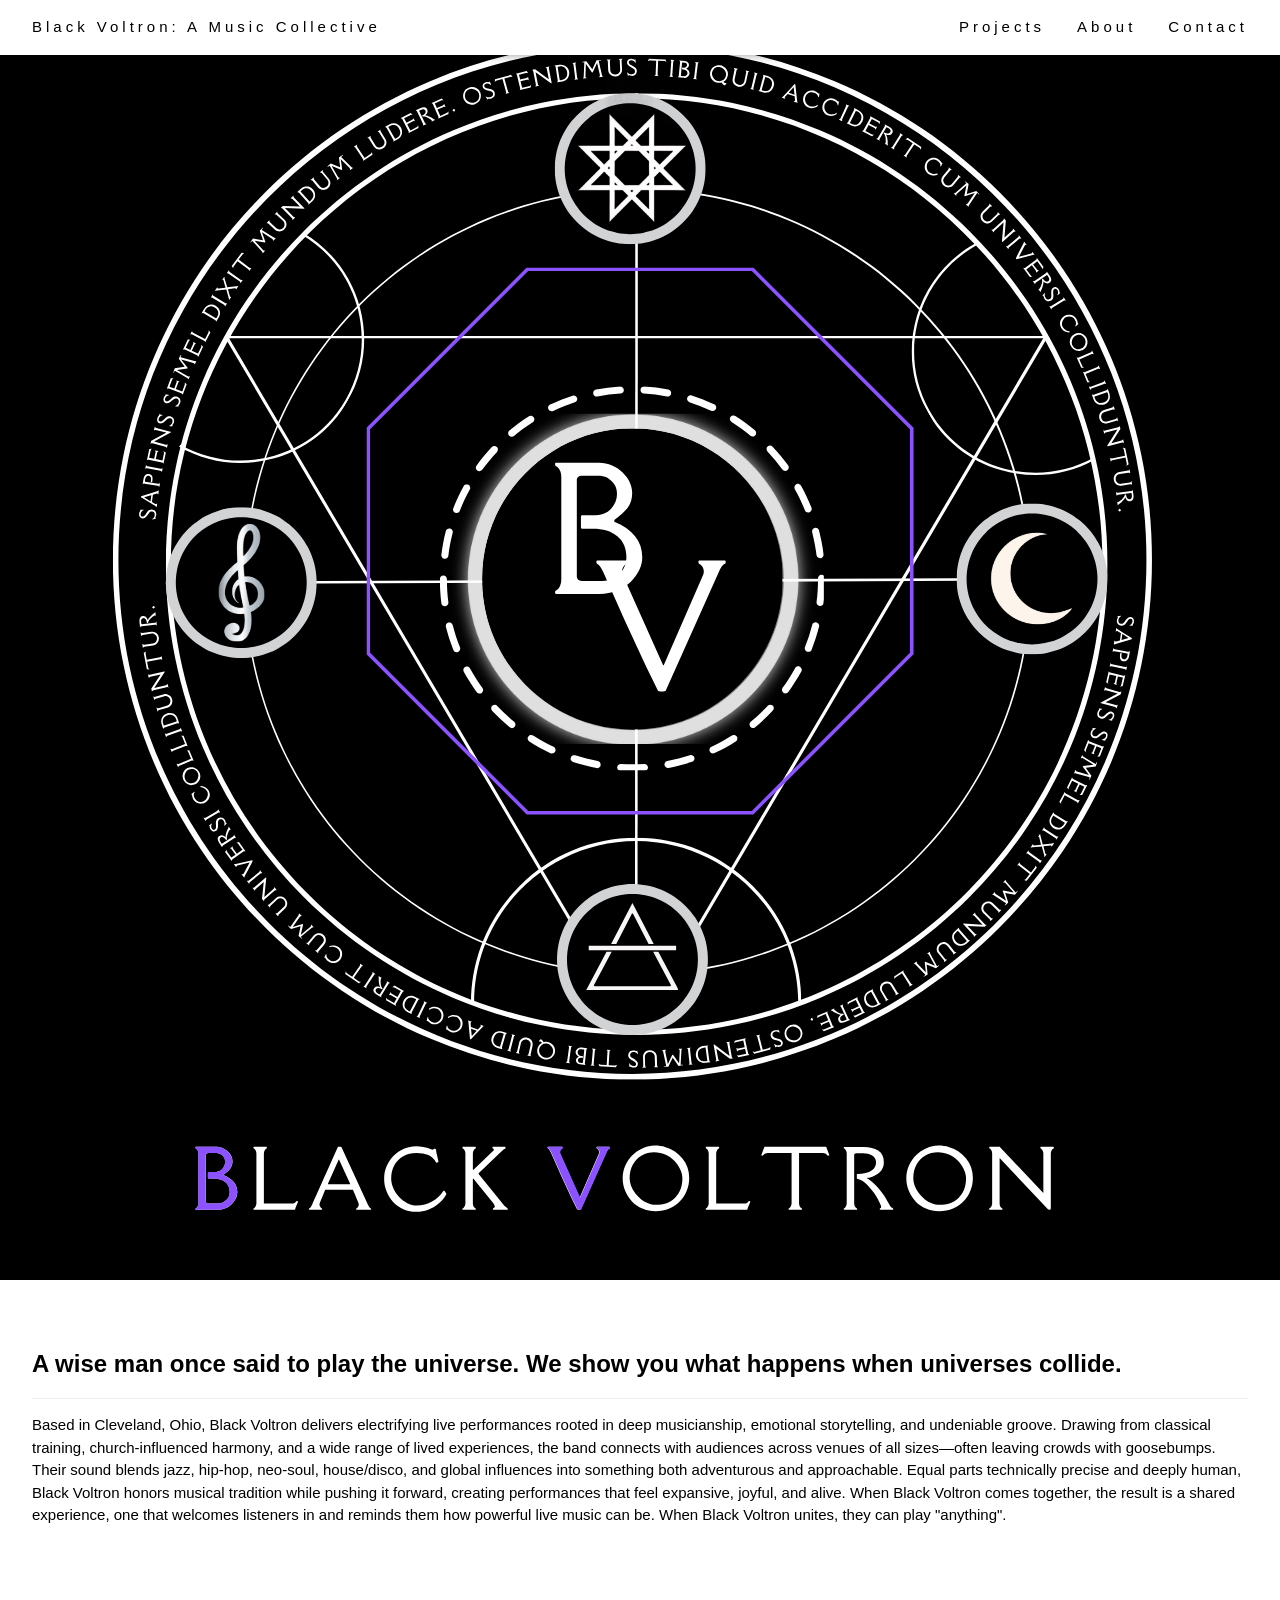
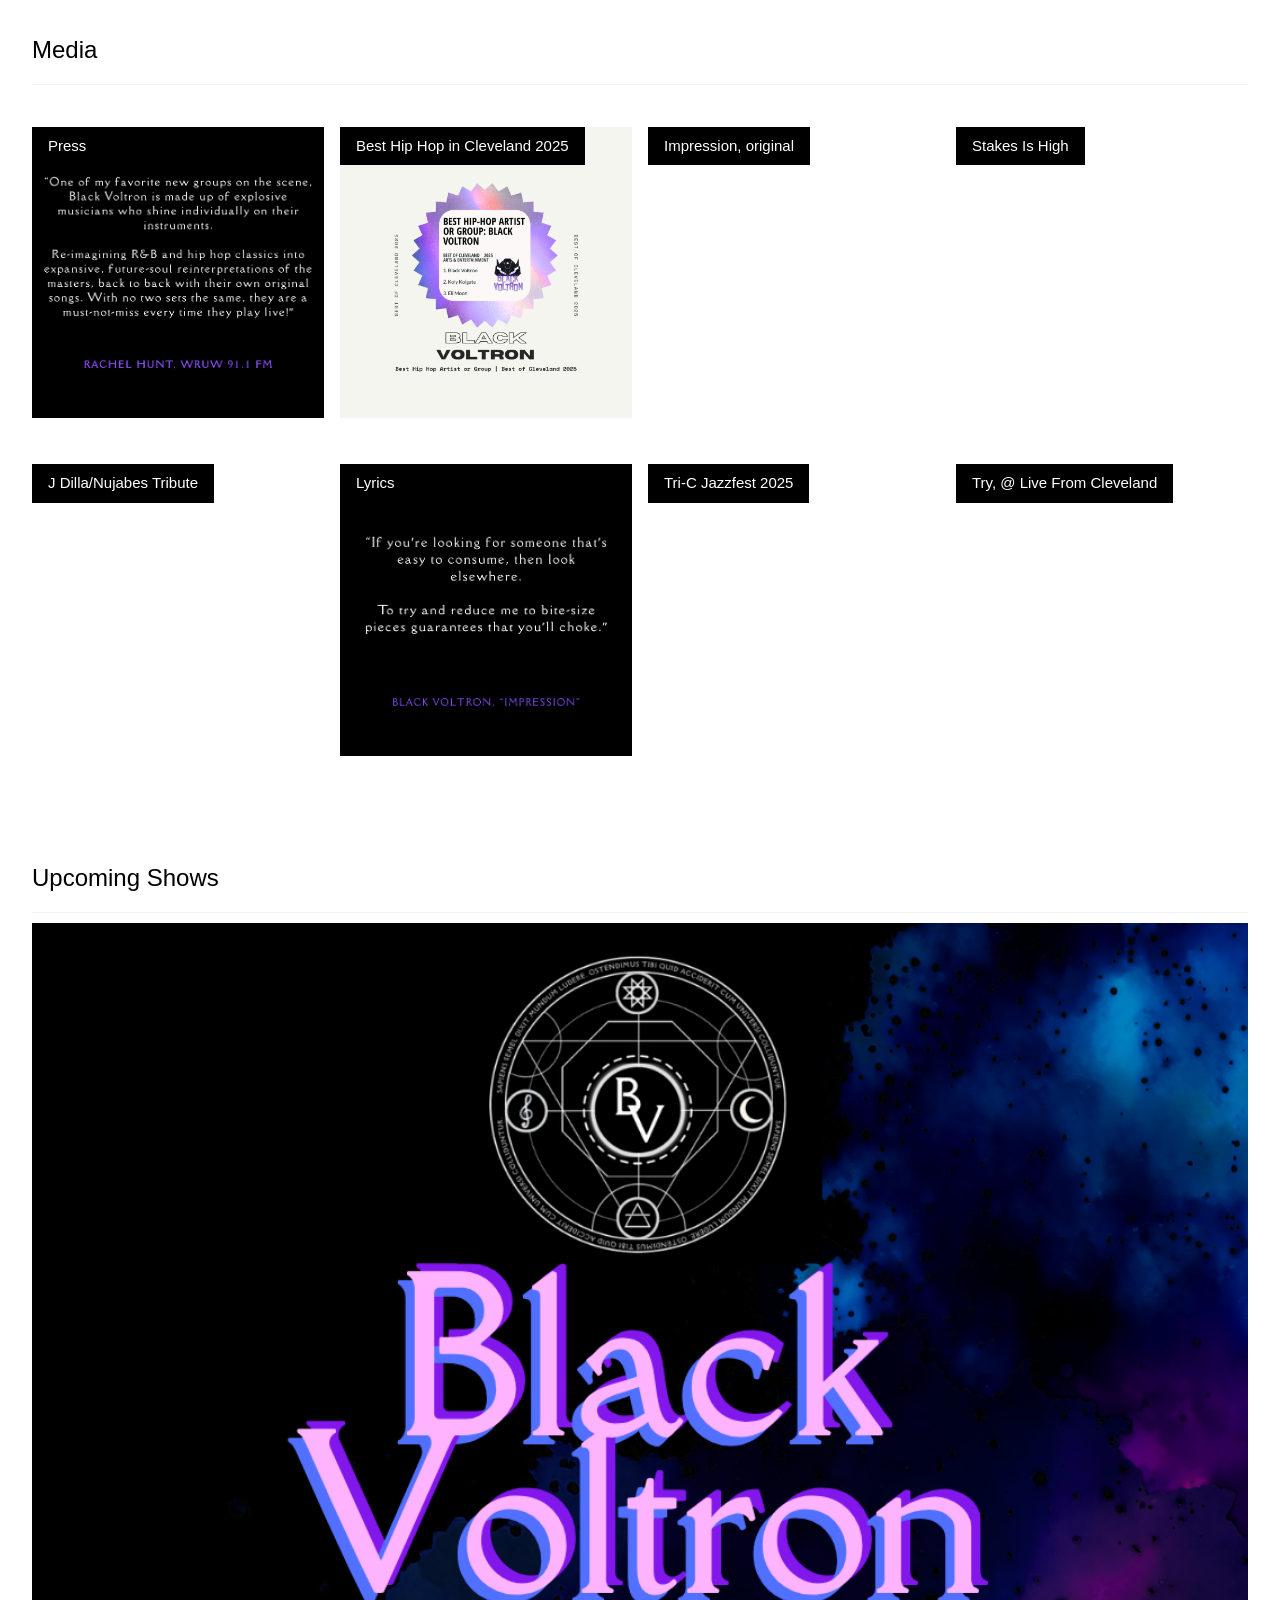
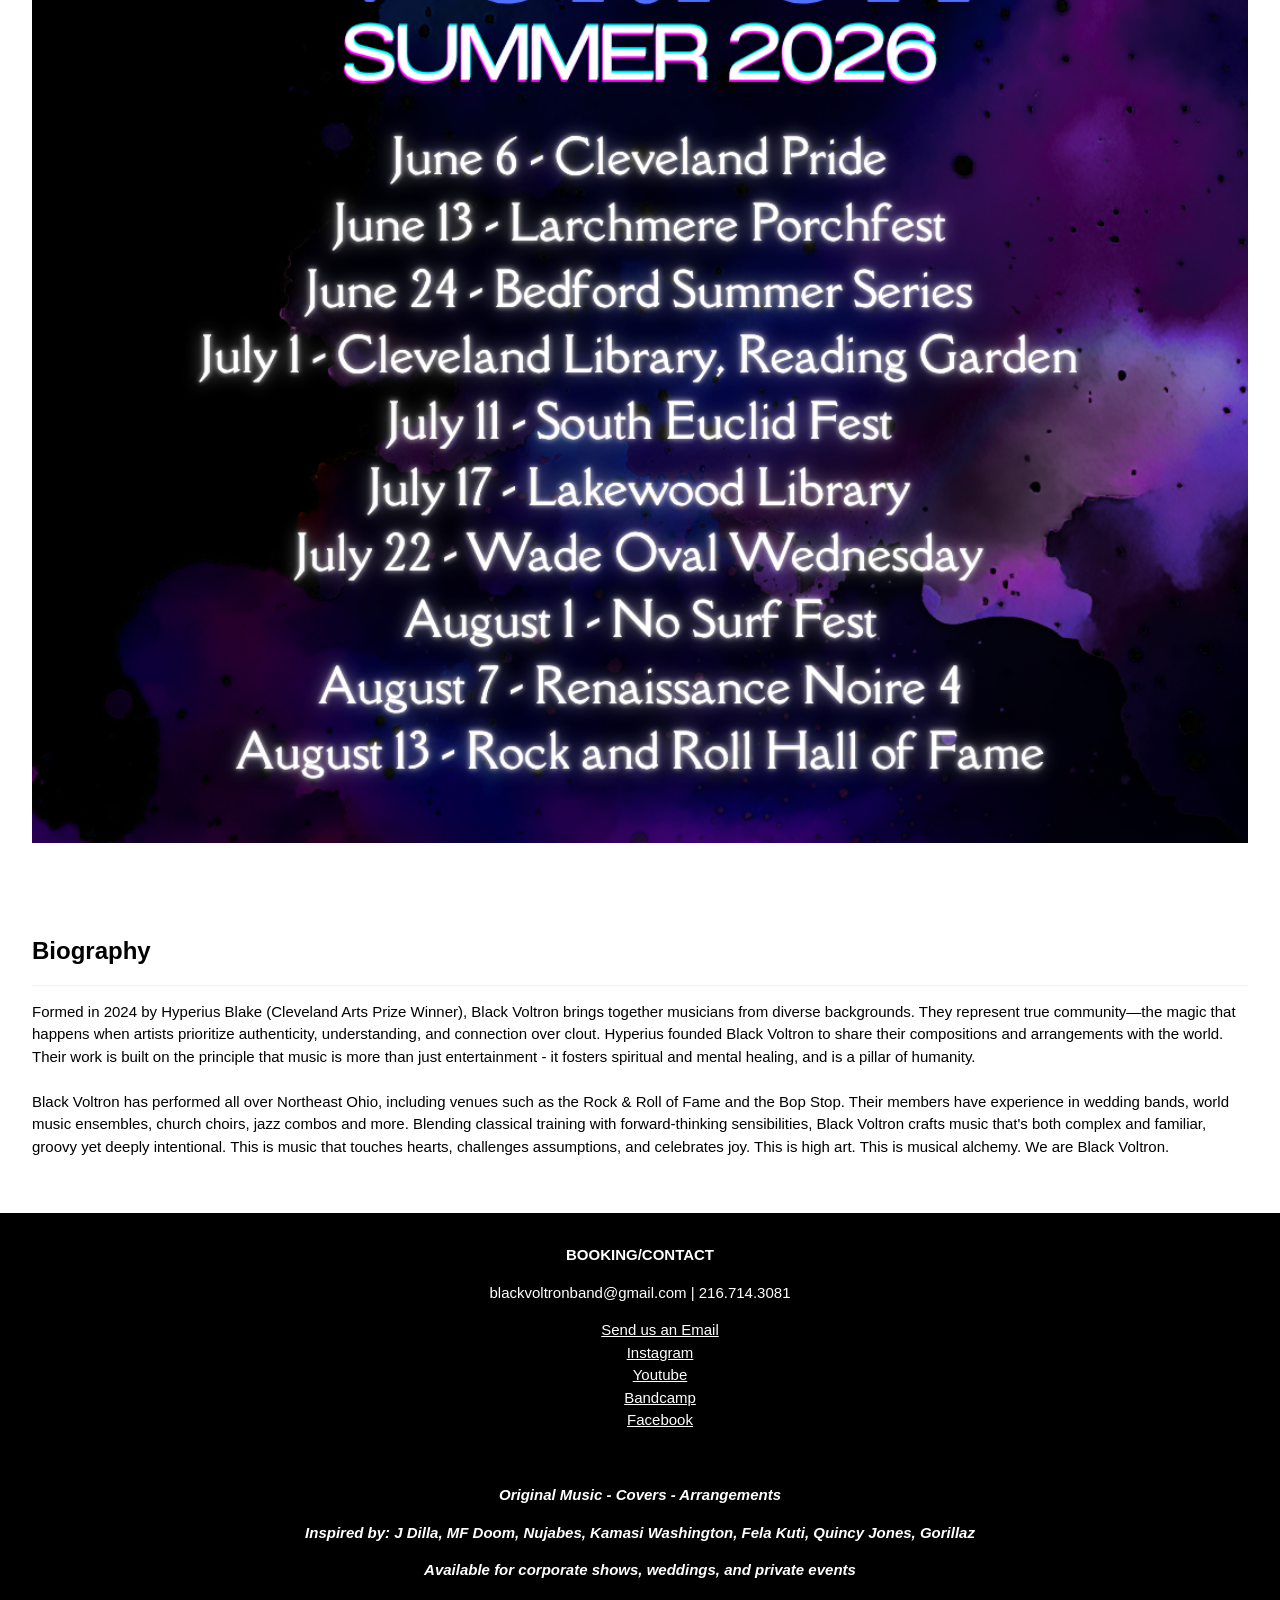
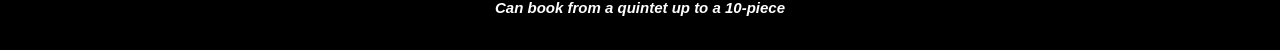
==== commit 2f18311a: "upcomimg shows div" ====
--- a/index.html
+++ b/index.html
@@ -109,46 +109,10 @@
       </div>
     </div>
   </div>
-<script src="https://f.convertkit.com/ckjs/ck.5.js"></script>
-      <form action="https://app.kit.com/forms/9225817/subscriptions" style="background-color: rgb(0, 0, 0); border-radius: 50px;" class="seva-form formkit-form" method="post" data-sv-form="9225817" data-uid="cfd70d4a32" data-format="inline" data-version="5" data-options="{&quot;settings&quot;:{&quot;after_subscribe&quot;:{&quot;action&quot;:&quot;message&quot;,&quot;success_message&quot;:&quot;Success! Now check your email to confirm your subscription.&quot;,&quot;redirect_url&quot;:&quot;&quot;},&quot;analytics&quot;:{&quot;google&quot;:null,&quot;fathom&quot;:null,&quot;facebook&quot;:null,&quot;segment&quot;:null,&quot;pinterest&quot;:null,&quot;sparkloop&quot;:null,&quot;googletagmanager&quot;:null},&quot;modal&quot;:{&quot;trigger&quot;:&quot;timer&quot;,&quot;scroll_percentage&quot;:null,&quot;timer&quot;:5,&quot;devices&quot;:&quot;all&quot;,&quot;show_once_every&quot;:15},&quot;powered_by&quot;:{&quot;show&quot;:true,&quot;url&quot;:&quot;https://kit.com/features/forms?utm_campaign=poweredby&amp;utm_content=form&amp;utm_medium=referral&amp;utm_source=dynamic&quot;},&quot;recaptcha&quot;:{&quot;enabled&quot;:false},&quot;return_visitor&quot;:{&quot;action&quot;:&quot;show&quot;,&quot;custom_content&quot;:&quot;&quot;},&quot;slide_in&quot;:{&quot;display_in&quot;:&quot;bottom_right&quot;,&quot;trigger&quot;:&quot;timer&quot;,&quot;scroll_percentage&quot;:null,&quot;timer&quot;:5,&quot;devices&quot;:&quot;all&quot;,&quot;show_once_every&quot;:15},&quot;sticky_bar&quot;:{&quot;display_in&quot;:&quot;top&quot;,&quot;trigger&quot;:&quot;timer&quot;,&quot;scroll_percentage&quot;:null,&quot;timer&quot;:5,&quot;devices&quot;:&quot;all&quot;,&quot;show_once_every&quot;:15}},&quot;version&quot;:&quot;5&quot;}" min-width="400 500 600 700 800"><div data-style="image"><div data-element="column" class="formkit-column" style="background-color: rgb(51, 51, 51); height: 480px;"><div style="background-image: url(&quot;https://embed.filekitcdn.com/e/7ja12ANEPVpPKQ3yhKqFsm/8Hv2cqvXQXAs6gby3jDpMh&quot;); opacity: 0.26;" class="formkit-background"></div><div class="formkit-header" style="color: rgb(255, 255, 255); font-size: 36px; font-weight: 700;" data-element="header"><h2>Join our newsletter, the singularity</h2></div><div class="formkit-subheader" style="color: rgb(255, 255, 255); font-size: 22px;" data-element="subheader"><p>Subscribe to get our latest content by email. No algorithms, no ads.</p></div></div><div data-element="column" class="formkit-column"><ul class="formkit-alert formkit-alert-error" data-element="errors" data-group="alert"></ul><div data-element="fields" class="seva-fields formkit-fields"><div class="formkit-field"><input class="formkit-input" name="email_address" style="color: rgb(77, 77, 77); border-color: rgb(227, 227, 227); border-radius: 0px; font-weight: 400;" aria-label="Email Address" placeholder="Email Address" required="" type="email"></div><button data-element="submit" class="formkit-submit formkit-submit" style="color: rgb(255, 255, 255); background-color: rgb(51, 51, 51); border-radius: 0px; font-weight: 400;"><div class="formkit-spinner"><div></div><div></div><div></div></div><span class="">Subscribe</span></button></div><div class="formkit-powered-by-convertkit-container"><a href="https://kit.com/features/forms?utm_campaign=poweredby&amp;utm_content=form&amp;utm_medium=referral&amp;utm_source=dynamic" data-element="powered-by" class="formkit-powered-by-convertkit" data-variant="light" target="_blank" rel="nofollow noopener">Built with Kit</a></div></div></div><style>.formkit-form[data-uid="cfd70d4a32"] *{box-sizing:border-box;}.formkit-form[data-uid="cfd70d4a32"]{-webkit-font-smoothing:antialiased;-moz-osx-font-smoothing:grayscale;}.formkit-form[data-uid="cfd70d4a32"] legend{border:none;font-size:inherit;margin-bottom:10px;padding:0;position:relative;display:table;}.formkit-form[data-uid="cfd70d4a32"] fieldset{border:0;padding:0.01em 0 0 0;margin:0;min-width:0;}.formkit-form[data-uid="cfd70d4a32"] body:not(:-moz-handler-blocked) fieldset{display:table-cell;}.formkit-form[data-uid="cfd70d4a32"] h1,.formkit-form[data-uid="cfd70d4a32"] h2,.formkit-form[data-uid="cfd70d4a32"] h3,.formkit-form[data-uid="cfd70d4a32"] h4,.formkit-form[data-uid="cfd70d4a32"] h5,.formkit-form[data-uid="cfd70d4a32"] h6{color:inherit;font-size:inherit;font-weight:inherit;}.formkit-form[data-uid="cfd70d4a32"] h2{font-size:1.5em;margin:1em 0;}.formkit-form[data-uid="cfd70d4a32"] h3{font-size:1.17em;margin:1em 0;}.formkit-form[data-uid="cfd70d4a32"] p{color:inherit;font-size:inherit;font-weight:inherit;}.formkit-form[data-uid="cfd70d4a32"] ol:not([template-default]),.formkit-form[data-uid="cfd70d4a32"] ul:not([template-default]),.formkit-form[data-uid="cfd70d4a32"] blockquote:not([template-default]){text-align:left;}.formkit-form[data-uid="cfd70d4a32"] p:not([template-default]),.formkit-form[data-uid="cfd70d4a32"] hr:not([template-default]),.formkit-form[data-uid="cfd70d4a32"] blockquote:not([template-default]),.formkit-form[data-uid="cfd70d4a32"] ol:not([template-default]),.formkit-form[data-uid="cfd70d4a32"] ul:not([template-default]){color:inherit;font-style:initial;}.formkit-form[data-uid="cfd70d4a32"] .ordered-list,.formkit-form[data-uid="cfd70d4a32"] .unordered-list{list-style-position:outside !important;padding-left:1em;}.formkit-form[data-uid="cfd70d4a32"] .list-item{padding-left:0;}.formkit-form[data-uid="cfd70d4a32"][data-format="modal"]{display:none;}.formkit-form[data-uid="cfd70d4a32"][data-format="slide in"]{display:none;}.formkit-form[data-uid="cfd70d4a32"][data-format="sticky bar"]{display:none;}.formkit-sticky-bar .formkit-form[data-uid="cfd70d4a32"][data-format="sticky bar"]{display:block;}.formkit-form[data-uid="cfd70d4a32"] .formkit-input,.formkit-form[data-uid="cfd70d4a32"] .formkit-select,.formkit-form[data-uid="cfd70d4a32"] .formkit-checkboxes{width:100%;}.formkit-form[data-uid="cfd70d4a32"] .formkit-button,.formkit-form[data-uid="cfd70d4a32"] .formkit-submit{border:0;border-radius:5px;color:#ffffff;cursor:pointer;display:inline-block;text-align:center;font-size:15px;font-weight:500;cursor:pointer;margin-bottom:15px;overflow:hidden;padding:0;position:relative;vertical-align:middle;}.formkit-form[data-uid="cfd70d4a32"] .formkit-button:hover,.formkit-form[data-uid="cfd70d4a32"] .formkit-submit:hover,.formkit-form[data-uid="cfd70d4a32"] .formkit-button:focus,.formkit-form[data-uid="cfd70d4a32"] .formkit-submit:focus{outline:none;}.formkit-form[data-uid="cfd70d4a32"] .formkit-button:hover > span,.formkit-form[data-uid="cfd70d4a32"] .formkit-submit:hover > span,.formkit-form[data-uid="cfd70d4a32"] .formkit-button:focus > span,.formkit-form[data-uid="cfd70d4a32"] .formkit-submit:focus > span{background-color:rgba(0,0,0,0.1);}.formkit-form[data-uid="cfd70d4a32"] .formkit-button > span,.formkit-form[data-uid="cfd70d4a32"] .formkit-submit > span{display:block;-webkit-transition:all 300ms ease-in-out;transition:all 300ms ease-in-out;padding:12px 24px;}.formkit-form[data-uid="cfd70d4a32"] .formkit-input{background:#ffffff;font-size:15px;padding:12px;border:1px solid #e3e3e3;-webkit-flex:1 0 auto;-ms-flex:1 0 auto;flex:1 0 auto;line-height:1.4;margin:0;-webkit-transition:border-color ease-out 300ms;transition:border-color ease-out 300ms;}.formkit-form[data-uid="cfd70d4a32"] .formkit-input:focus{outline:none;border-color:#1677be;-webkit-transition:border-color ease 300ms;transition:border-color ease 300ms;}.formkit-form[data-uid="cfd70d4a32"] .formkit-input::-webkit-input-placeholder{color:inherit;opacity:0.8;}.formkit-form[data-uid="cfd70d4a32"] .formkit-input::-moz-placeholder{color:inherit;opacity:0.8;}.formkit-form[data-uid="cfd70d4a32"] .formkit-input:-ms-input-placeholder{color:inherit;opacity:0.8;}.formkit-form[data-uid="cfd70d4a32"] .formkit-input::placeholder{color:inherit;opacity:0.8;}.formkit-form[data-uid="cfd70d4a32"] [data-group="dropdown"]{position:relative;display:inline-block;width:100%;}.formkit-form[data-uid="cfd70d4a32"] [data-group="dropdown"]::before{content:"";top:calc(50% - 2.5px);right:10px;position:absolute;pointer-events:none;border-color:#4f4f4f transparent transparent transparent;border-style:solid;border-width:6px 6px 0 6px;height:0;width:0;z-index:999;}.formkit-form[data-uid="cfd70d4a32"] [data-group="dropdown"] select{height:auto;width:100%;cursor:pointer;color:#333333;line-height:1.4;margin-bottom:0;padding:0 6px;-webkit-appearance:none;-moz-appearance:none;appearance:none;font-size:15px;padding:12px;padding-right:25px;border:1px solid #e3e3e3;background:#ffffff;}.formkit-form[data-uid="cfd70d4a32"] [data-group="dropdown"] select:focus{outline:none;}.formkit-form[data-uid="cfd70d4a32"] [data-group="checkboxes"]{text-align:left;margin:0;}.formkit-form[data-uid="cfd70d4a32"] [data-group="checkboxes"] [data-group="checkbox"]{margin-bottom:10px;}.formkit-form[data-uid="cfd70d4a32"] [data-group="checkboxes"] [data-group="checkbox"] *{cursor:pointer;}.formkit-form[data-uid="cfd70d4a32"] [data-group="checkboxes"] [data-group="checkbox"]:last-of-type{margin-bottom:0;}.formkit-form[data-uid="cfd70d4a32"] [data-group="checkboxes"] [data-group="checkbox"] input[type="checkbox"]{display:none;}.formkit-form[data-uid="cfd70d4a32"] [data-group="checkboxes"] [data-group="checkbox"] input[type="checkbox"] + label::after{content:none;}.formkit-form[data-uid="cfd70d4a32"] [data-group="checkboxes"] [data-group="checkbox"] input[type="checkbox"]:checked + label::after{border-color:#ffffff;content:"";}.formkit-form[data-uid="cfd70d4a32"] [data-group="checkboxes"] [data-group="checkbox"] input[type="checkbox"]:checked + label::before{background:#10bf7a;border-color:#10bf7a;}.formkit-form[data-uid="cfd70d4a32"] [data-group="checkboxes"] [data-group="checkbox"] label{position:relative;display:inline-block;padding-left:28px;}.formkit-form[data-uid="cfd70d4a32"] [data-group="checkboxes"] [data-group="checkbox"] label::before,.formkit-form[data-uid="cfd70d4a32"] [data-group="checkboxes"] [data-group="checkbox"] label::after{position:absolute;content:"";display:inline-block;}.formkit-form[data-uid="cfd70d4a32"] [data-group="checkboxes"] [data-group="checkbox"] label::before{height:16px;width:16px;border:1px solid #e3e3e3;background:#ffffff;left:0px;top:3px;}.formkit-form[data-uid="cfd70d4a32"] [data-group="checkboxes"] [data-group="checkbox"] label::after{height:4px;width:8px;border-left:2px solid #4d4d4d;border-bottom:2px solid #4d4d4d;-webkit-transform:rotate(-45deg);-ms-transform:rotate(-45deg);transform:rotate(-45deg);left:4px;top:8px;}.formkit-form[data-uid="cfd70d4a32"] .formkit-alert{background:#f9fafb;border:1px solid #e3e3e3;border-radius:5px;-webkit-flex:1 0 auto;-ms-flex:1 0 auto;flex:1 0 auto;list-style:none;margin:25px auto;padding:12px;text-align:center;width:100%;}.formkit-form[data-uid="cfd70d4a32"] .formkit-alert:empty{display:none;}.formkit-form[data-uid="cfd70d4a32"] .formkit-alert-success{background:#d3fbeb;border-color:#10bf7a;color:#0c905c;}.formkit-form[data-uid="cfd70d4a32"] .formkit-alert-error{background:#fde8e2;border-color:#f2643b;color:#ea4110;}.formkit-form[data-uid="cfd70d4a32"] .formkit-spinner{display:-webkit-box;display:-webkit-flex;display:-ms-flexbox;display:flex;height:0px;width:0px;margin:0 auto;position:absolute;top:0;left:0;right:0;width:0px;overflow:hidden;text-align:center;-webkit-transition:all 300ms ease-in-out;transition:all 300ms ease-in-out;}.formkit-form[data-uid="cfd70d4a32"] .formkit-spinner > div{margin:auto;width:12px;height:12px;background-color:#fff;opacity:0.3;border-radius:100%;display:inline-block;-webkit-animation:formkit-bouncedelay-formkit-form-data-uid-cfd70d4a32- 1.4s infinite ease-in-out both;animation:formkit-bouncedelay-formkit-form-data-uid-cfd70d4a32- 1.4s infinite ease-in-out both;}.formkit-form[data-uid="cfd70d4a32"] .formkit-spinner > div:nth-child(1){-webkit-animation-delay:-0.32s;animation-delay:-0.32s;}.formkit-form[data-uid="cfd70d4a32"] .formkit-spinner > div:nth-child(2){-webkit-animation-delay:-0.16s;animation-delay:-0.16s;}.formkit-form[data-uid="cfd70d4a32"] .formkit-submit[data-active] .formkit-spinner{opacity:1;height:100%;width:50px;}.formkit-form[data-uid="cfd70d4a32"] .formkit-submit[data-active] .formkit-spinner ~ span{opacity:0;}.formkit-form[data-uid="cfd70d4a32"] .formkit-powered-by[data-active="false"]{opacity:0.35;}.formkit-form[data-uid="cfd70d4a32"] .formkit-powered-by-convertkit-container{display:-webkit-box;display:-webkit-flex;display:-ms-flexbox;display:flex;width:100%;margin:10px 0;position:relative;}.formkit-form[data-uid="cfd70d4a32"] .formkit-powered-by-convertkit-container[data-active="false"]{opacity:0.35;}.formkit-form[data-uid="cfd70d4a32"] .formkit-powered-by-convertkit{-webkit-align-items:center;-webkit-box-align:center;-ms-flex-align:center;align-items:center;background-color:#ffffff;border-radius:9px;color:#3d3d3d;cursor:pointer;display:block;height:36px;margin:0 auto;opacity:0.95;padding:0;-webkit-text-decoration:none;text-decoration:none;text-indent:100%;-webkit-transition:ease-in-out all 200ms;transition:ease-in-out all 200ms;white-space:nowrap;overflow:hidden;-webkit-user-select:none;-moz-user-select:none;-ms-user-select:none;user-select:none;width:157px;background-repeat:no-repeat;background-position:center;background-image:url("data:image/svg+xml;charset=utf8,%3Csvg width='133' height='36' viewBox='0 0 133 36' fill='none' xmlns='http://www.w3.org/2000/svg'%3E%3Cpath d='M0.861 25.5C0.735 25.5 0.651 25.416 0.651 25.29V10.548C0.651 10.422 0.735 10.338 0.861 10.338H6.279C9.072 10.338 10.668 11.451 10.668 13.824C10.668 15.819 9.219 16.932 8.001 17.226C7.707 17.268 7.707 17.625 8.022 17.688C9.912 18.108 11.088 19.116 11.088 21.321C11.088 23.715 9.429 25.5 6.426 25.5H0.861ZM5.397 23.085C6.825 23.085 7.518 22.224 7.518 21.006C7.518 19.683 6.825 18.948 5.397 18.948H4.2V23.085H5.397ZM5.313 16.617C6.51 16.617 7.245 15.945 7.245 14.601C7.245 13.383 6.51 12.753 5.25 12.753H4.2V16.617H5.313ZM17.9758 23.883C17.9758 23.568 17.6608 23.505 17.5348 23.799C17.0308 24.954 16.1698 25.731 14.5528 25.731C12.8728 25.731 12.0958 24.471 12.0958 22.707V14.937C12.0958 14.811 12.1798 14.727 12.3058 14.727H15.2248C15.3508 14.727 15.4348 14.811 15.4348 14.937V21.657C15.4348 22.581 15.7708 23.022 16.4638 23.022C17.1778 23.022 17.6188 22.581 17.6188 21.657V14.937C17.6188 14.811 17.7028 14.727 17.8288 14.727H20.7478C20.8738 14.727 20.9578 14.811 20.9578 14.937V25.29C20.9578 25.416 20.8738 25.5 20.7478 25.5H18.1858C18.0598 25.5 17.9758 25.416 17.9758 25.29V23.883ZM25.6141 25.29C25.6141 25.416 25.5301 25.5 25.4041 25.5H22.4851C22.3591 25.5 22.2751 25.416 22.2751 25.29V14.937C22.2751 14.811 22.3591 14.727 22.4851 14.727H25.4041C25.5301 14.727 25.6141 14.811 25.6141 14.937V25.29ZM23.9131 13.74C22.8001 13.74 22.0441 12.942 22.0441 11.934C22.0441 10.926 22.8001 10.107 23.9131 10.107C25.0051 10.107 25.7611 10.926 25.7611 11.934C25.7611 12.942 25.0051 13.74 23.9131 13.74ZM26.7883 10.548C26.7883 10.422 26.8723 10.338 26.9983 10.338H29.9173C30.0433 10.338 30.1273 10.422 30.1273 10.548V22.056C30.1273 22.749 30.2533 23.085 30.8203 23.085C31.0093 23.085 31.1983 23.043 31.3663 23.001C31.5133 22.959 31.6183 22.959 31.6183 23.127V25.059C31.6183 25.164 31.5763 25.269 31.4923 25.311C30.9673 25.521 30.2953 25.71 29.5813 25.71C27.7123 25.71 26.7883 24.639 26.7883 22.476V10.548ZM32.4237 14.727C32.8227 14.727 32.9277 14.538 32.9697 14.055L33.1167 12.039C33.1167 11.913 33.2217 11.829 33.3477 11.829H35.8887C36.0147 11.829 36.0987 11.913 36.0987 12.039V14.517C36.0987 14.643 36.1827 14.727 36.3087 14.727H38.2827C38.4087 14.727 38.4927 14.811 38.4927 14.937V16.659C38.4927 16.785 38.4087 16.869 38.2827 16.869H36.0777V22.056C36.0777 22.875 36.5397 23.085 37.0647 23.085C37.4847 23.085 37.9467 22.938 38.3247 22.707C38.4717 22.623 38.5767 22.665 38.5767 22.833V24.828C38.5767 24.933 38.5347 25.017 38.4507 25.08C37.8417 25.458 36.9807 25.71 36.0357 25.71C34.2927 25.71 32.7387 24.912 32.7387 22.476V16.869H31.8567C31.7307 16.869 31.6467 16.785 31.6467 16.659V14.937C31.6467 14.811 31.7307 14.727 31.8567 14.727H32.4237ZM51.3808 14.727C51.5068 14.727 51.5908 14.79 51.6118 14.916L52.3888 19.851L52.5778 21.174C52.6198 21.468 52.9558 21.468 52.9768 21.174C53.0398 20.712 53.0818 20.271 53.1658 19.83L53.8798 14.916C53.9008 14.79 53.9848 14.727 54.1108 14.727H56.6728C56.8198 14.727 56.8828 14.811 56.8618 14.958L54.6778 25.311C54.6568 25.437 54.5728 25.5 54.4468 25.5H51.3178C51.1918 25.5 51.1078 25.437 51.0868 25.311L50.1208 20.082L49.8898 18.633C49.8688 18.444 49.6588 18.444 49.6378 18.633L49.4068 20.103L48.5458 25.311C48.5248 25.437 48.4408 25.5 48.3148 25.5H45.2068C45.0808 25.5 44.9968 25.437 44.9758 25.311L42.8128 14.958C42.7918 14.811 42.8548 14.727 43.0018 14.727H45.9628C46.0888 14.727 46.1728 14.79 46.1938 14.916L46.9288 19.83C47.0128 20.271 47.0758 20.754 47.1388 21.195C47.2018 21.51 47.4748 21.531 47.5378 21.195L47.7478 19.872L48.6088 14.916C48.6298 14.79 48.7138 14.727 48.8398 14.727H51.3808ZM61.1582 25.29C61.1582 25.416 61.0742 25.5 60.9482 25.5H58.0292C57.9032 25.5 57.8192 25.416 57.8192 25.29V14.937C57.8192 14.811 57.9032 14.727 58.0292 14.727H60.9482C61.0742 14.727 61.1582 14.811 61.1582 14.937V25.29ZM59.4572 13.74C58.3442 13.74 57.5882 12.942 57.5882 11.934C57.5882 10.926 58.3442 10.107 59.4572 10.107C60.5492 10.107 61.3052 10.926 61.3052 11.934C61.3052 12.942 60.5492 13.74 59.4572 13.74ZM62.8154 14.727C63.2144 14.727 63.3194 14.538 63.3614 14.055L63.5084 12.039C63.5084 11.913 63.6134 11.829 63.7394 11.829H66.2804C66.4064 11.829 66.4904 11.913 66.4904 12.039V14.517C66.4904 14.643 66.5744 14.727 66.7004 14.727H68.6744C68.8004 14.727 68.8844 14.811 68.8844 14.937V16.659C68.8844 16.785 68.8004 16.869 68.6744 16.869H66.4694V22.056C66.4694 22.875 66.9314 23.085 67.4564 23.085C67.8764 23.085 68.3384 22.938 68.7164 22.707C68.8634 22.623 68.9684 22.665 68.9684 22.833V24.828C68.9684 24.933 68.9264 25.017 68.8424 25.08C68.2334 25.458 67.3724 25.71 66.4274 25.71C64.6844 25.71 63.1304 24.912 63.1304 22.476V16.869H62.2484C62.1224 16.869 62.0384 16.785 62.0384 16.659V14.937C62.0384 14.811 62.1224 14.727 62.2484 14.727H62.8154ZM73.4298 16.323C73.4298 16.638 73.7868 16.68 73.9128 16.407C74.3748 15.315 75.1308 14.496 76.6008 14.496C78.2178 14.496 78.9528 15.609 78.9528 17.373V25.29C78.9528 25.416 78.8688 25.5 78.7428 25.5H75.8238C75.6978 25.5 75.6138 25.416 75.6138 25.29V18.633C75.6138 17.709 75.2778 17.268 74.5848 17.268C73.8708 17.268 73.4298 17.709 73.4298 18.633V25.29C73.4298 25.416 73.3458 25.5 73.2198 25.5H70.3008C70.1748 25.5 70.0908 25.416 70.0908 25.29V10.548C70.0908 10.422 70.1748 10.338 70.3008 10.338H73.2198C73.3458 10.338 73.4298 10.422 73.4298 10.548V16.323Z' fill='%231E1E1E'/%3E%3Cpath d='M100.132 16.3203C105.58 17.3761 107.272 22.4211 107.318 27.4961C107.318 27.6101 107.226 27.7041 107.112 27.7041H100.252C100.138 27.7041 100.046 27.6121 100.046 27.5001C100.026 23.5629 99.3877 20.0896 95.4865 19.9396C95.3705 19.9356 95.2725 20.0276 95.2725 20.1456V27.5001C95.2725 27.6141 95.1806 27.7061 95.0666 27.7061H88.206C88.092 27.7061 88 27.6141 88 27.5001V8.75585C88 8.64187 88.092 8.54989 88.206 8.54989H95.0686C95.1826 8.54989 95.2745 8.64187 95.2745 8.75585V15.7764C95.2745 15.8804 95.3585 15.9644 95.4625 15.9644C95.5445 15.9644 95.6185 15.9104 95.6425 15.8324C97.4081 10.0416 100.709 8.58588 106.07 8.55189C106.184 8.55189 106.276 8.64387 106.276 8.75785V15.7604C106.276 15.8744 106.184 15.9664 106.07 15.9664H100.166C100.066 15.9664 99.9856 16.0464 99.9856 16.1464C99.9856 16.2304 100.048 16.3043 100.132 16.3203ZM118.918 20.7095V16.1704C118.918 16.0564 119.01 15.9644 119.124 15.9644H124.173C124.273 15.9644 124.353 15.8844 124.353 15.7844C124.353 15.6985 124.291 15.6245 124.207 15.6085C120.256 14.8246 118.432 12.5511 118.37 8.75585C118.368 8.64387 118.458 8.54989 118.572 8.54989H125.986C126.1 8.54989 126.192 8.64187 126.192 8.75585V11.9532C126.192 12.0672 126.284 12.1592 126.398 12.1592H130.649C130.763 12.1592 130.855 12.2511 130.855 12.3651V15.7624C130.855 15.8764 130.763 15.9684 130.649 15.9684H126.398C126.284 15.9684 126.192 16.0604 126.192 16.1744V19.8356C126.192 21.1294 126.986 21.5553 128.04 21.5553C129.692 21.5553 131.323 20.8114 131.977 20.4735C132.113 20.4035 132.277 20.5015 132.277 20.6555V26.3543C132.277 26.5063 132.193 26.6463 132.059 26.7183C131.413 27.0582 129.418 28 127.136 28C122.435 27.996 118.918 26.0824 118.918 20.7095ZM109.266 27.4981V16.1704C109.266 16.0564 109.358 15.9644 109.472 15.9644H116.334C116.448 15.9644 116.54 16.0564 116.54 16.1704V27.4981C116.54 27.6121 116.448 27.7041 116.334 27.7041H109.472C109.358 27.7021 109.266 27.6101 109.266 27.4981ZM108.876 11.4913C108.876 13.4189 110.238 14.9826 112.853 14.9826C115.469 14.9826 116.83 13.4189 116.83 11.4913C116.83 9.56369 115.471 8 112.853 8C110.238 8 108.876 9.56369 108.876 11.4913Z' fill='%231E1E1E'/%3E%3C/svg%3E");}.formkit-form[data-uid="cfd70d4a32"] .formkit-powered-by-convertkit:hover,.formkit-form[data-uid="cfd70d4a32"] .formkit-powered-by-convertkit:focus{background-color:#ffffff;-webkit-transform:scale(1.025) perspective(1px);-ms-transform:scale(1.025) perspective(1px);transform:scale(1.025) perspective(1px);opacity:1;}.formkit-form[data-uid="cfd70d4a32"] .formkit-powered-by-convertkit[data-variant="dark"],.formkit-form[data-uid="cfd70d4a32"] .formkit-powered-by-convertkit[data-variant="light"]{background-color:transparent;border-color:transparent;width:133px;}.formkit-form[data-uid="cfd70d4a32"] .formkit-powered-by-convertkit[data-variant="light"]{color:#ffffff;background-image:url("data:image/svg+xml;charset=utf8,%3Csvg width='133' height='36' viewBox='0 0 133 36' fill='none' xmlns='http://www.w3.org/2000/svg'%3E%3Cpath d='M0.861 25.5C0.735 25.5 0.651 25.416 0.651 25.29V10.548C0.651 10.422 0.735 10.338 0.861 10.338H6.279C9.072 10.338 10.668 11.451 10.668 13.824C10.668 15.819 9.219 16.932 8.001 17.226C7.707 17.268 7.707 17.625 8.022 17.688C9.912 18.108 11.088 19.116 11.088 21.321C11.088 23.715 9.429 25.5 6.426 25.5H0.861ZM5.397 23.085C6.825 23.085 7.518 22.224 7.518 21.006C7.518 19.683 6.825 18.948 5.397 18.948H4.2V23.085H5.397ZM5.313 16.617C6.51 16.617 7.245 15.945 7.245 14.601C7.245 13.383 6.51 12.753 5.25 12.753H4.2V16.617H5.313ZM17.9758 23.883C17.9758 23.568 17.6608 23.505 17.5348 23.799C17.0308 24.954 16.1698 25.731 14.5528 25.731C12.8728 25.731 12.0958 24.471 12.0958 22.707V14.937C12.0958 14.811 12.1798 14.727 12.3058 14.727H15.2248C15.3508 14.727 15.4348 14.811 15.4348 14.937V21.657C15.4348 22.581 15.7708 23.022 16.4638 23.022C17.1778 23.022 17.6188 22.581 17.6188 21.657V14.937C17.6188 14.811 17.7028 14.727 17.8288 14.727H20.7478C20.8738 14.727 20.9578 14.811 20.9578 14.937V25.29C20.9578 25.416 20.8738 25.5 20.7478 25.5H18.1858C18.0598 25.5 17.9758 25.416 17.9758 25.29V23.883ZM25.6141 25.29C25.6141 25.416 25.5301 25.5 25.4041 25.5H22.4851C22.3591 25.5 22.2751 25.416 22.2751 25.29V14.937C22.2751 14.811 22.3591 14.727 22.4851 14.727H25.4041C25.5301 14.727 25.6141 14.811 25.6141 14.937V25.29ZM23.9131 13.74C22.8001 13.74 22.0441 12.942 22.0441 11.934C22.0441 10.926 22.8001 10.107 23.9131 10.107C25.0051 10.107 25.7611 10.926 25.7611 11.934C25.7611 12.942 25.0051 13.74 23.9131 13.74ZM26.7883 10.548C26.7883 10.422 26.8723 10.338 26.9983 10.338H29.9173C30.0433 10.338 30.1273 10.422 30.1273 10.548V22.056C30.1273 22.749 30.2533 23.085 30.8203 23.085C31.0093 23.085 31.1983 23.043 31.3663 23.001C31.5133 22.959 31.6183 22.959 31.6183 23.127V25.059C31.6183 25.164 31.5763 25.269 31.4923 25.311C30.9673 25.521 30.2953 25.71 29.5813 25.71C27.7123 25.71 26.7883 24.639 26.7883 22.476V10.548ZM32.4237 14.727C32.8227 14.727 32.9277 14.538 32.9697 14.055L33.1167 12.039C33.1167 11.913 33.2217 11.829 33.3477 11.829H35.8887C36.0147 11.829 36.0987 11.913 36.0987 12.039V14.517C36.0987 14.643 36.1827 14.727 36.3087 14.727H38.2827C38.4087 14.727 38.4927 14.811 38.4927 14.937V16.659C38.4927 16.785 38.4087 16.869 38.2827 16.869H36.0777V22.056C36.0777 22.875 36.5397 23.085 37.0647 23.085C37.4847 23.085 37.9467 22.938 38.3247 22.707C38.4717 22.623 38.5767 22.665 38.5767 22.833V24.828C38.5767 24.933 38.5347 25.017 38.4507 25.08C37.8417 25.458 36.9807 25.71 36.0357 25.71C34.2927 25.71 32.7387 24.912 32.7387 22.476V16.869H31.8567C31.7307 16.869 31.6467 16.785 31.6467 16.659V14.937C31.6467 14.811 31.7307 14.727 31.8567 14.727H32.4237ZM51.3808 14.727C51.5068 14.727 51.5908 14.79 51.6118 14.916L52.3888 19.851L52.5778 21.174C52.6198 21.468 52.9558 21.468 52.9768 21.174C53.0398 20.712 53.0818 20.271 53.1658 19.83L53.8798 14.916C53.9008 14.79 53.9848 14.727 54.1108 14.727H56.6728C56.8198 14.727 56.8828 14.811 56.8618 14.958L54.6778 25.311C54.6568 25.437 54.5728 25.5 54.4468 25.5H51.3178C51.1918 25.5 51.1078 25.437 51.0868 25.311L50.1208 20.082L49.8898 18.633C49.8688 18.444 49.6588 18.444 49.6378 18.633L49.4068 20.103L48.5458 25.311C48.5248 25.437 48.4408 25.5 48.3148 25.5H45.2068C45.0808 25.5 44.9968 25.437 44.9758 25.311L42.8128 14.958C42.7918 14.811 42.8548 14.727 43.0018 14.727H45.9628C46.0888 14.727 46.1728 14.79 46.1938 14.916L46.9288 19.83C47.0128 20.271 47.0758 20.754 47.1388 21.195C47.2018 21.51 47.4748 21.531 47.5378 21.195L47.7478 19.872L48.6088 14.916C48.6298 14.79 48.7138 14.727 48.8398 14.727H51.3808ZM61.1582 25.29C61.1582 25.416 61.0742 25.5 60.9482 25.5H58.0292C57.9032 25.5 57.8192 25.416 57.8192 25.29V14.937C57.8192 14.811 57.9032 14.727 58.0292 14.727H60.9482C61.0742 14.727 61.1582 14.811 61.1582 14.937V25.29ZM59.4572 13.74C58.3442 13.74 57.5882 12.942 57.5882 11.934C57.5882 10.926 58.3442 10.107 59.4572 10.107C60.5492 10.107 61.3052 10.926 61.3052 11.934C61.3052 12.942 60.5492 13.74 59.4572 13.74ZM62.8154 14.727C63.2144 14.727 63.3194 14.538 63.3614 14.055L63.5084 12.039C63.5084 11.913 63.6134 11.829 63.7394 11.829H66.2804C66.4064 11.829 66.4904 11.913 66.4904 12.039V14.517C66.4904 14.643 66.5744 14.727 66.7004 14.727H68.6744C68.8004 14.727 68.8844 14.811 68.8844 14.937V16.659C68.8844 16.785 68.8004 16.869 68.6744 16.869H66.4694V22.056C66.4694 22.875 66.9314 23.085 67.4564 23.085C67.8764 23.085 68.3384 22.938 68.7164 22.707C68.8634 22.623 68.9684 22.665 68.9684 22.833V24.828C68.9684 24.933 68.9264 25.017 68.8424 25.08C68.2334 25.458 67.3724 25.71 66.4274 25.71C64.6844 25.71 63.1304 24.912 63.1304 22.476V16.869H62.2484C62.1224 16.869 62.0384 16.785 62.0384 16.659V14.937C62.0384 14.811 62.1224 14.727 62.2484 14.727H62.8154ZM73.4298 16.323C73.4298 16.638 73.7868 16.68 73.9128 16.407C74.3748 15.315 75.1308 14.496 76.6008 14.496C78.2178 14.496 78.9528 15.609 78.9528 17.373V25.29C78.9528 25.416 78.8688 25.5 78.7428 25.5H75.8238C75.6978 25.5 75.6138 25.416 75.6138 25.29V18.633C75.6138 17.709 75.2778 17.268 74.5848 17.268C73.8708 17.268 73.4298 17.709 73.4298 18.633V25.29C73.4298 25.416 73.3458 25.5 73.2198 25.5H70.3008C70.1748 25.5 70.0908 25.416 70.0908 25.29V10.548C70.0908 10.422 70.1748 10.338 70.3008 10.338H73.2198C73.3458 10.338 73.4298 10.422 73.4298 10.548V16.323Z' fill='white'/%3E%3Cpath d='M100.132 16.3203C105.58 17.3761 107.272 22.4211 107.318 27.4961C107.318 27.6101 107.226 27.7041 107.112 27.7041H100.252C100.138 27.7041 100.046 27.6121 100.046 27.5001C100.026 23.5629 99.3877 20.0896 95.4865 19.9396C95.3705 19.9356 95.2725 20.0276 95.2725 20.1456V27.5001C95.2725 27.6141 95.1806 27.7061 95.0666 27.7061H88.206C88.092 27.7061 88 27.6141 88 27.5001V8.75585C88 8.64187 88.092 8.54989 88.206 8.54989H95.0686C95.1826 8.54989 95.2745 8.64187 95.2745 8.75585V15.7764C95.2745 15.8804 95.3585 15.9644 95.4625 15.9644C95.5445 15.9644 95.6185 15.9104 95.6425 15.8324C97.4081 10.0416 100.709 8.58588 106.07 8.55189C106.184 8.55189 106.276 8.64387 106.276 8.75785V15.7604C106.276 15.8744 106.184 15.9664 106.07 15.9664H100.166C100.066 15.9664 99.9856 16.0464 99.9856 16.1464C99.9856 16.2304 100.048 16.3043 100.132 16.3203ZM118.918 20.7095V16.1704C118.918 16.0564 119.01 15.9644 119.124 15.9644H124.173C124.273 15.9644 124.353 15.8844 124.353 15.7844C124.353 15.6985 124.291 15.6245 124.207 15.6085C120.256 14.8246 118.432 12.5511 118.37 8.75585C118.368 8.64387 118.458 8.54989 118.572 8.54989H125.986C126.1 8.54989 126.192 8.64187 126.192 8.75585V11.9532C126.192 12.0672 126.284 12.1592 126.398 12.1592H130.649C130.763 12.1592 130.855 12.2511 130.855 12.3651V15.7624C130.855 15.8764 130.763 15.9684 130.649 15.9684H126.398C126.284 15.9684 126.192 16.0604 126.192 16.1744V19.8356C126.192 21.1294 126.986 21.5553 128.04 21.5553C129.692 21.5553 131.323 20.8114 131.977 20.4735C132.113 20.4035 132.277 20.5015 132.277 20.6555V26.3543C132.277 26.5063 132.193 26.6463 132.059 26.7183C131.413 27.0582 129.418 28 127.136 28C122.435 27.996 118.918 26.0824 118.918 20.7095ZM109.266 27.4981V16.1704C109.266 16.0564 109.358 15.9644 109.472 15.9644H116.334C116.448 15.9644 116.54 16.0564 116.54 16.1704V27.4981C116.54 27.6121 116.448 27.7041 116.334 27.7041H109.472C109.358 27.7021 109.266 27.6101 109.266 27.4981ZM108.876 11.4913C108.876 13.4189 110.238 14.9826 112.853 14.9826C115.469 14.9826 116.83 13.4189 116.83 11.4913C116.83 9.56369 115.471 8 112.853 8C110.238 8 108.876 9.56369 108.876 11.4913Z' fill='white'/%3E%3C/svg%3E");}@-webkit-keyframes formkit-bouncedelay-formkit-form-data-uid-cfd70d4a32-{0%,80%,100%{-webkit-transform:scale(0);-ms-transform:scale(0);transform:scale(0);}40%{-webkit-transform:scale(1);-ms-transform:scale(1);transform:scale(1);}}@keyframes formkit-bouncedelay-formkit-form-data-uid-cfd70d4a32-{0%,80%,100%{-webkit-transform:scale(0);-ms-transform:scale(0);transform:scale(0);}40%{-webkit-transform:scale(1);-ms-transform:scale(1);transform:scale(1);}}.formkit-form[data-uid="cfd70d4a32"] blockquote{padding:10px 20px;margin:0 0 20px;border-left:5px solid #e1e1e1;}.formkit-form[data-uid="cfd70d4a32"] .seva-custom-content{padding:15px;font-size:16px;color:#fff;mix-blend-mode:difference;}.formkit-form[data-uid="cfd70d4a32"] .formkit-modal.guard{max-width:420px;width:100%;} .formkit-form[data-uid="cfd70d4a32"]{max-width:80% !important;overflow:hidden;margin:0 auto;}.formkit-form[data-uid="cfd70d4a32"] [data-style="image"]{width:100%;display:block;}.formkit-form[data-uid="cfd70d4a32"] .formkit-header{margin-bottom:10px;text-transform:uppercase;-webkit-letter-spacing:0.6px;-moz-letter-spacing:0.6px;-ms-letter-spacing:0.6px;letter-spacing:0.6px;}.formkit-form[data-uid="cfd70d4a32"] .formkit-header p{margin-bottom:0;}.formkit-form[data-uid="cfd70d4a32"] .formkit-subheader{opacity:0.8;}.formkit-form[data-uid="cfd70d4a32"] .formkit-column{background-size:cover;background-repeat:no-repeat;background-position:center;padding:30px;}.formkit-form[data-uid="cfd70d4a32"] .formkit-column:first-of-type{max-height:80vh;-webkit-box-pack:end;-webkit-justify-content:flex-end;-ms-flex-pack:end;justify-content:flex-end;-webkit-flex-direction:column;-ms-flex-direction:column;flex-direction:column;display:-webkit-box;display:-webkit-flex;display:-ms-flexbox;display:flex;text-align:center;padding-bottom:100px;position:relative;}.formkit-form[data-uid="cfd70d4a32"] .formkit-column:first-of-type *{z-index:2;}.formkit-form[data-uid="cfd70d4a32"] .formkit-background{width:100%;height:100%;position:absolute;top:0;left:0;background-size:cover;background-position:center;opacity:0.5;z-index:1;}.formkit-form[data-uid="cfd70d4a32"] .formkit-fields{position:relative;}.formkit-form[data-uid="cfd70d4a32"] .formkit-field{margin:0 0 20px 0;}.formkit-form[data-uid="cfd70d4a32"] .formkit-input{width:100%;padding:15px 12px;}.formkit-form[data-uid="cfd70d4a32"] .formkit-submit{margin-bottom:20px;}.formkit-form[data-uid="cfd70d4a32"] .formkit-powered-by-convertkit-container{margin-bottom:0;}.formkit-form[data-uid="cfd70d4a32"] + .formkit-close{right:10%;z-index:2;} </style></form>
 
   <div class="w3-container w3-padding-32" id="about">
     <h3 class="w3-border-bottom w3-border-light-grey w3-padding-16">Upcoming Shows</h3>
-  <div class="w3-row-padding" id="projects">
-    <div class="w3-col l3 m6 w3-margin-bottom">
-      <img src="/images/Winterloo-2025-FB-Header-2.jpg" alt="John" style="width:100%">
-      <h3>Winterloo on Waterloo</h3>
-      <p class="w3-opacity">Sunday, December 21st | Beachland Tavern</p>
-      <p>Cleveland Rocks: Past, Present, Future presents a full day of holiday music and originals from your 
-		favorite local musicians at various venues all along Waterloo, culminating with a holiday spectacular by The Ohio City Singers.</p>
-      <p><a href="href=https://clevelandrocksppf.org/event/winterloo-on-waterloo-2025/"><button class="w3-button w3-light-grey w3-block">More Info</button></a></p>
-    </div>
-     <div class="w3-col l3 m6 w3-margin-bottom">
-      <img src="/images/voltron.jpg" alt="John" style="width:100%">
-      <h3>Oberlin</h3>
-      <p class="w3-opacity"> Saturday, February 7th | Cat in the Cream </p>
-      <p>Hale's Late Nighter Event: Home to a world-loved stage, zine library, and famous giant Cat cookies, 
-		The Cat in the Cream Coffeehouse has stood since 1976 as Oberlin College's only free admission performance venue.</p>
-      <p><a href="https://www.thecatinthecream.com/about-us.html"><button class="w3-button w3-light-grey w3-block">More Info</button></a></p>
-    </div>
-      <div class="w3-col l3 m6 w3-margin-bottom">
-      <img src="/images/Ren Noire 3.png" alt="John" style="width:100%">
-      <h3>Renaissance Noire 3</h3>
-      <p class="w3-opacity">Friday, February 13th | Crobar</p>
-      <p>A celebration of Black musicians of all styles in Cleveland, inspired by the results of the 2024 Cleveland Music Census.</p>
-      <p><a href=""><button class="w3-button w3-light-grey w3-block">More Info</button></a></p>
-    </div>
-      <div class="w3-col l3 m6 w3-margin-bottom">
-      <img src="images/brite.jpg" alt="John" style="width:100%">
-      <h3>Britewinter Fest</h3>
-      <p class="w3-opacity">Saturday, February 21st | Waterloo Arts District</p>
-      <p>Experience extra energy on the East Bank of the Flats in late February! Brite Winter brings together people of all ages, 
-		incomes, and backgrounds, allowing them to discover new music and art while enjoying their community. Over more than fifteen years and across four locations, the festival has welcomed tens of thousands of guests, showcased hundreds of bands and artists, and thrived in temperatures ranging from 8 to 69 degrees. 
-		Brite Winter is not just a festival for the community—it’s one created with the community.</p>
-      <p><a href="https://www.britewinter.com/"><button class="w3-button w3-light-grey w3-block">More Info</button></a></p>
-    </div>
-    </div>
-  </div>
+  <image src="images\Black Volron.png" alt="Upcoming Shows" style="width:100%">
   </div>
 
 <div class="w3-container w3-padding-32">
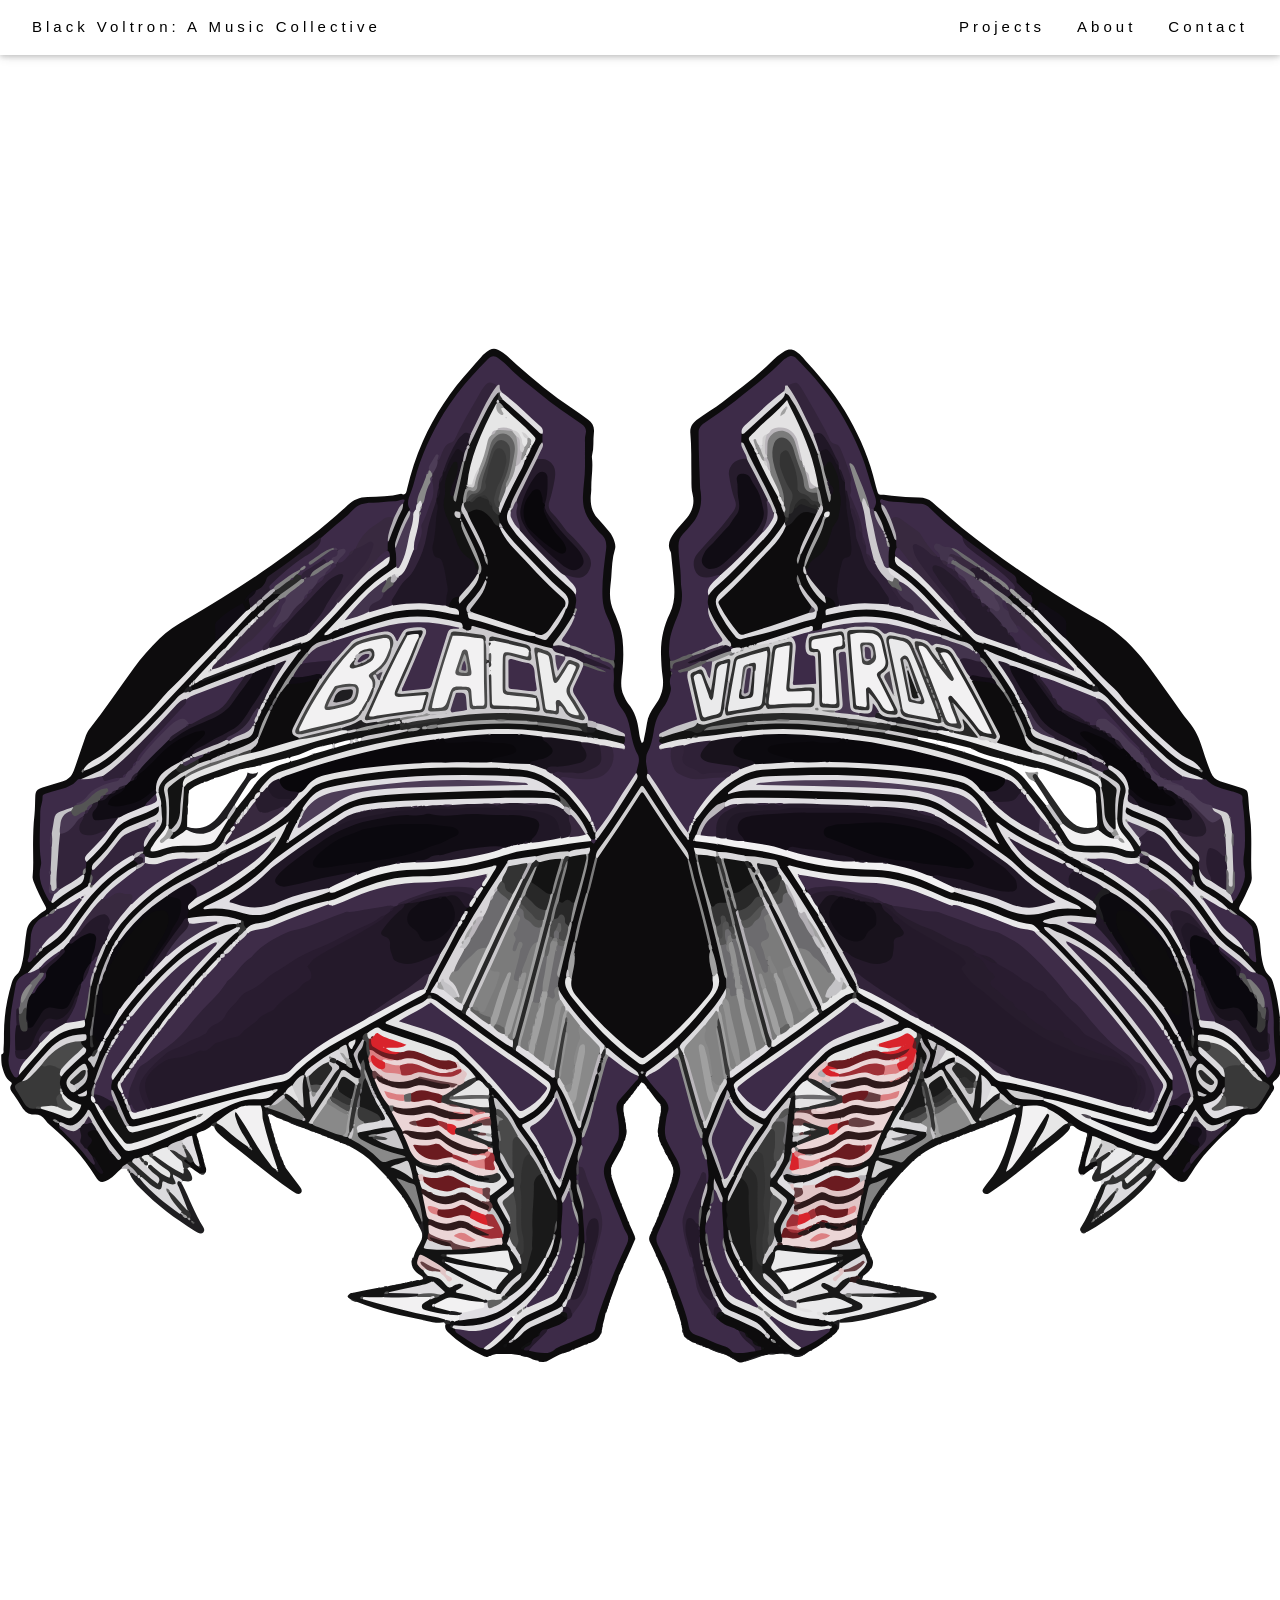
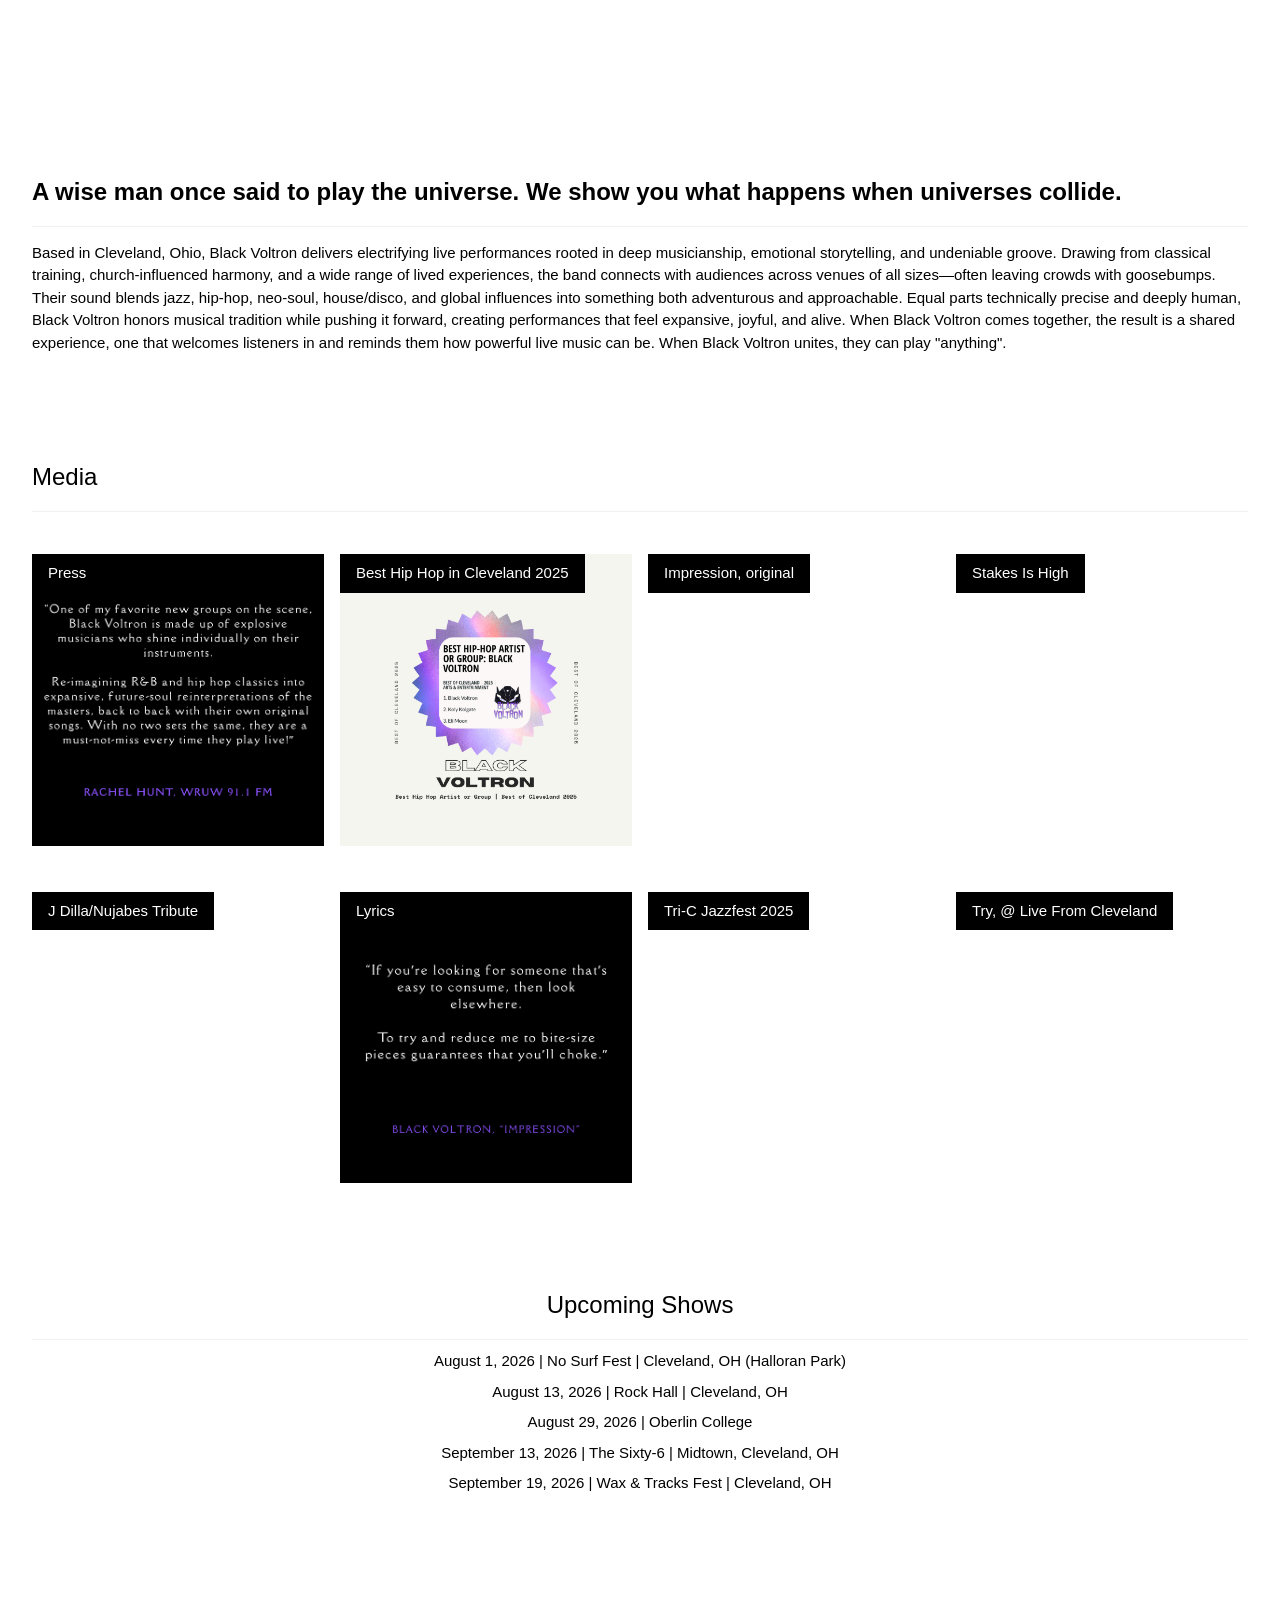
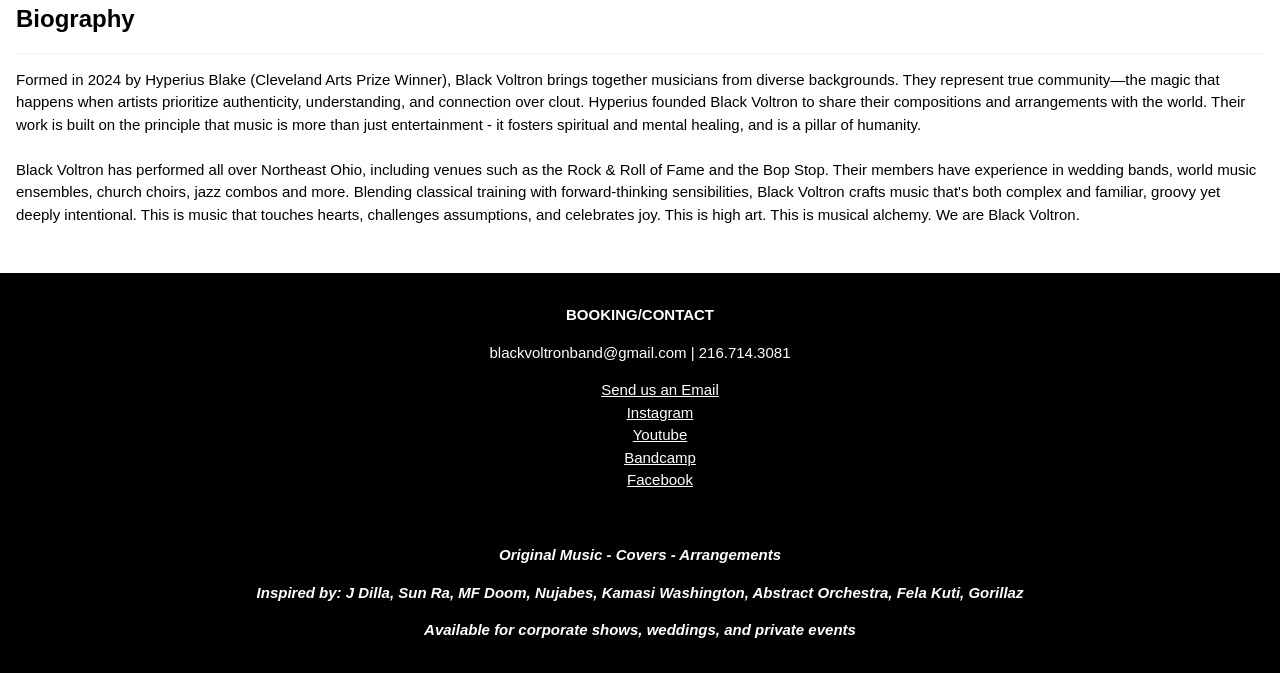
==== commit c35771b3: "new shows, new logo, no quartet nonsense" ====
--- a/index.html
+++ b/index.html
@@ -6,7 +6,7 @@
 -->
 <html>
 	<head>
-		<title>Black Voltron | Hip-Hop, Funk, Jazz & Soul Live Band in Cleveland, OH</title>
+		<title>Black Voltron | Hip-Hop, Jazz & Neo-Soul Live Band in Cleveland, OH</title>
 		<meta charset="utf-8" />
 		<meta name="description" content="Black Voltron is a genre-blending live band and music collective fusing hip-hop, funk, jazz, soul, and experimental sounds for concerts, festivals, and cultural events.">
 		<meta name="viewport" content="width=device-width, initial-scale=1, user-scalable=no" />
@@ -32,7 +32,7 @@
 
 <!-- Header -->
 <header class="w3-display-container w3-content w3-wide" style="max-width:1500px;" id="home">
-  <img class="w3-image" src="images/2.svg" alt="Architecture" width="1500" height="800">
+  <img class="w3-image" src="images/SVG-BV-Logo.svg" alt="Architecture" width="1500" height="800">
   <div class="w3-display-middle w3-margin-top w3-center">
   </div>
 </header>
@@ -110,9 +110,17 @@
     </div>
   </div>
 
-  <div class="w3-container w3-padding-32" id="about">
+
+  <div class="w3-container w3-padding-32 shows-section" id="about">
     <h3 class="w3-border-bottom w3-border-light-grey w3-padding-16">Upcoming Shows</h3>
-  <image src="images\Black Volron.png" alt="Upcoming Shows" style="width:100%">
+    <p>August 1, 2026 | No Surf Fest | Cleveland, OH (Halloran Park)</p>
+    <p>August 13, 2026 | Rock Hall | Cleveland, OH</p>
+	<p>August 29, 2026 | Oberlin College</p>
+	<p>September 13, 2026 | The Sixty-6 | Midtown, Cleveland, OH</p>
+	<p>September 19, 2026 | Wax & Tracks Fest | Cleveland, OH</p>
+  </div>
+    </div>
+  </div>
   </div>
 
 <div class="w3-container w3-padding-32">
@@ -146,9 +154,8 @@
 					</ul><br>
 
 					<i><b><p>Original Music - Covers - Arrangements</p>
-							<p>Inspired by: J Dilla, MF Doom, Nujabes, Kamasi Washington, Fela Kuti, Quincy Jones, Gorillaz</p>
+							<p>Inspired by: J Dilla, Sun Ra, MF Doom, Nujabes, Kamasi Washington, Abstract Orchestra, Fela Kuti, Gorillaz</p>
 							<p>Available for corporate shows, weddings, and private events</h2></p>
-							<p>Can book from a quintet up to a 10-piece</p></b></i>
 </footer>
 
 </body>
--- a/assets/css/main.css
+++ b/assets/css/main.css
@@ -9,7 +9,13 @@
   list-style-type: none;
 }
 
-
+.shows-section {
+  text-align: center;
+}
+
+.shows-section p {
+  margin: 8px 0;
+}
 
 /* W3.CSS 5.02 March 31 2025 by Jan Egil and Borge Refsnes */
 html{box-sizing:border-box}*,*:before,*:after{box-sizing:inherit}
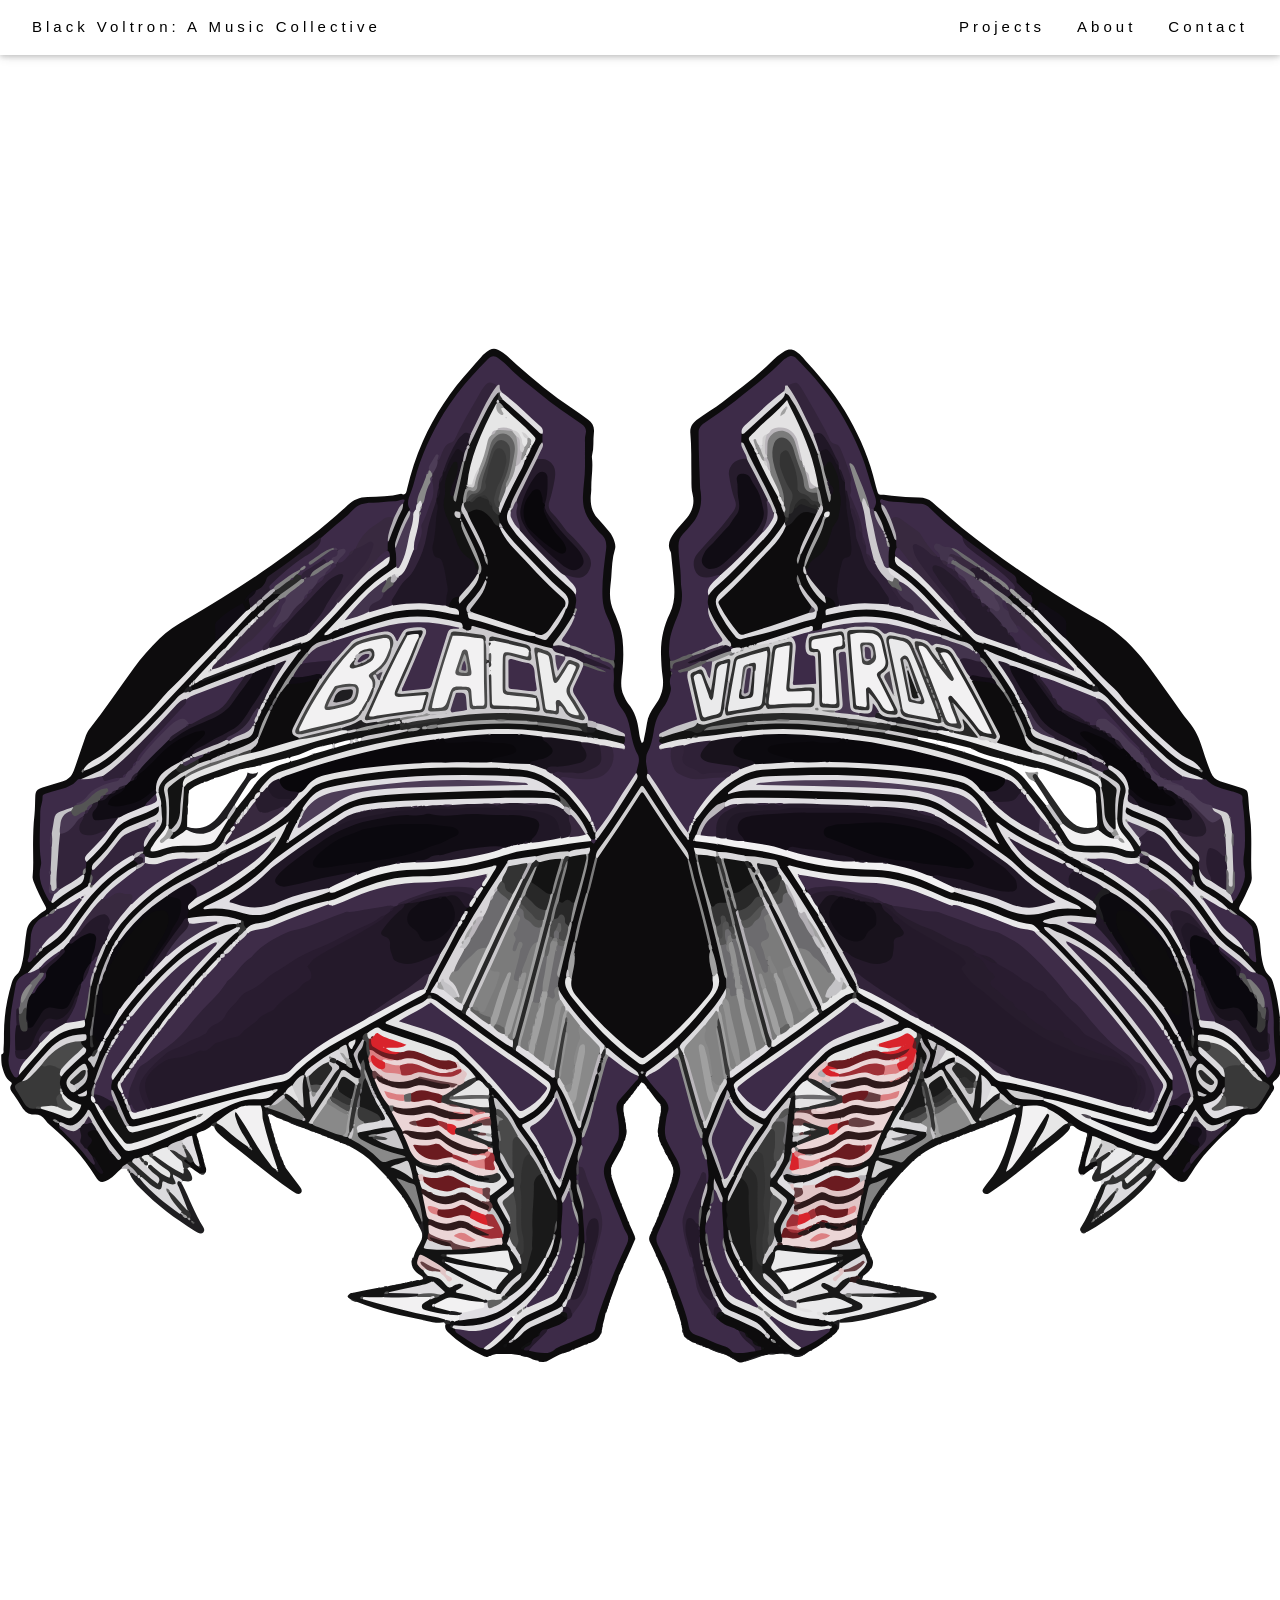
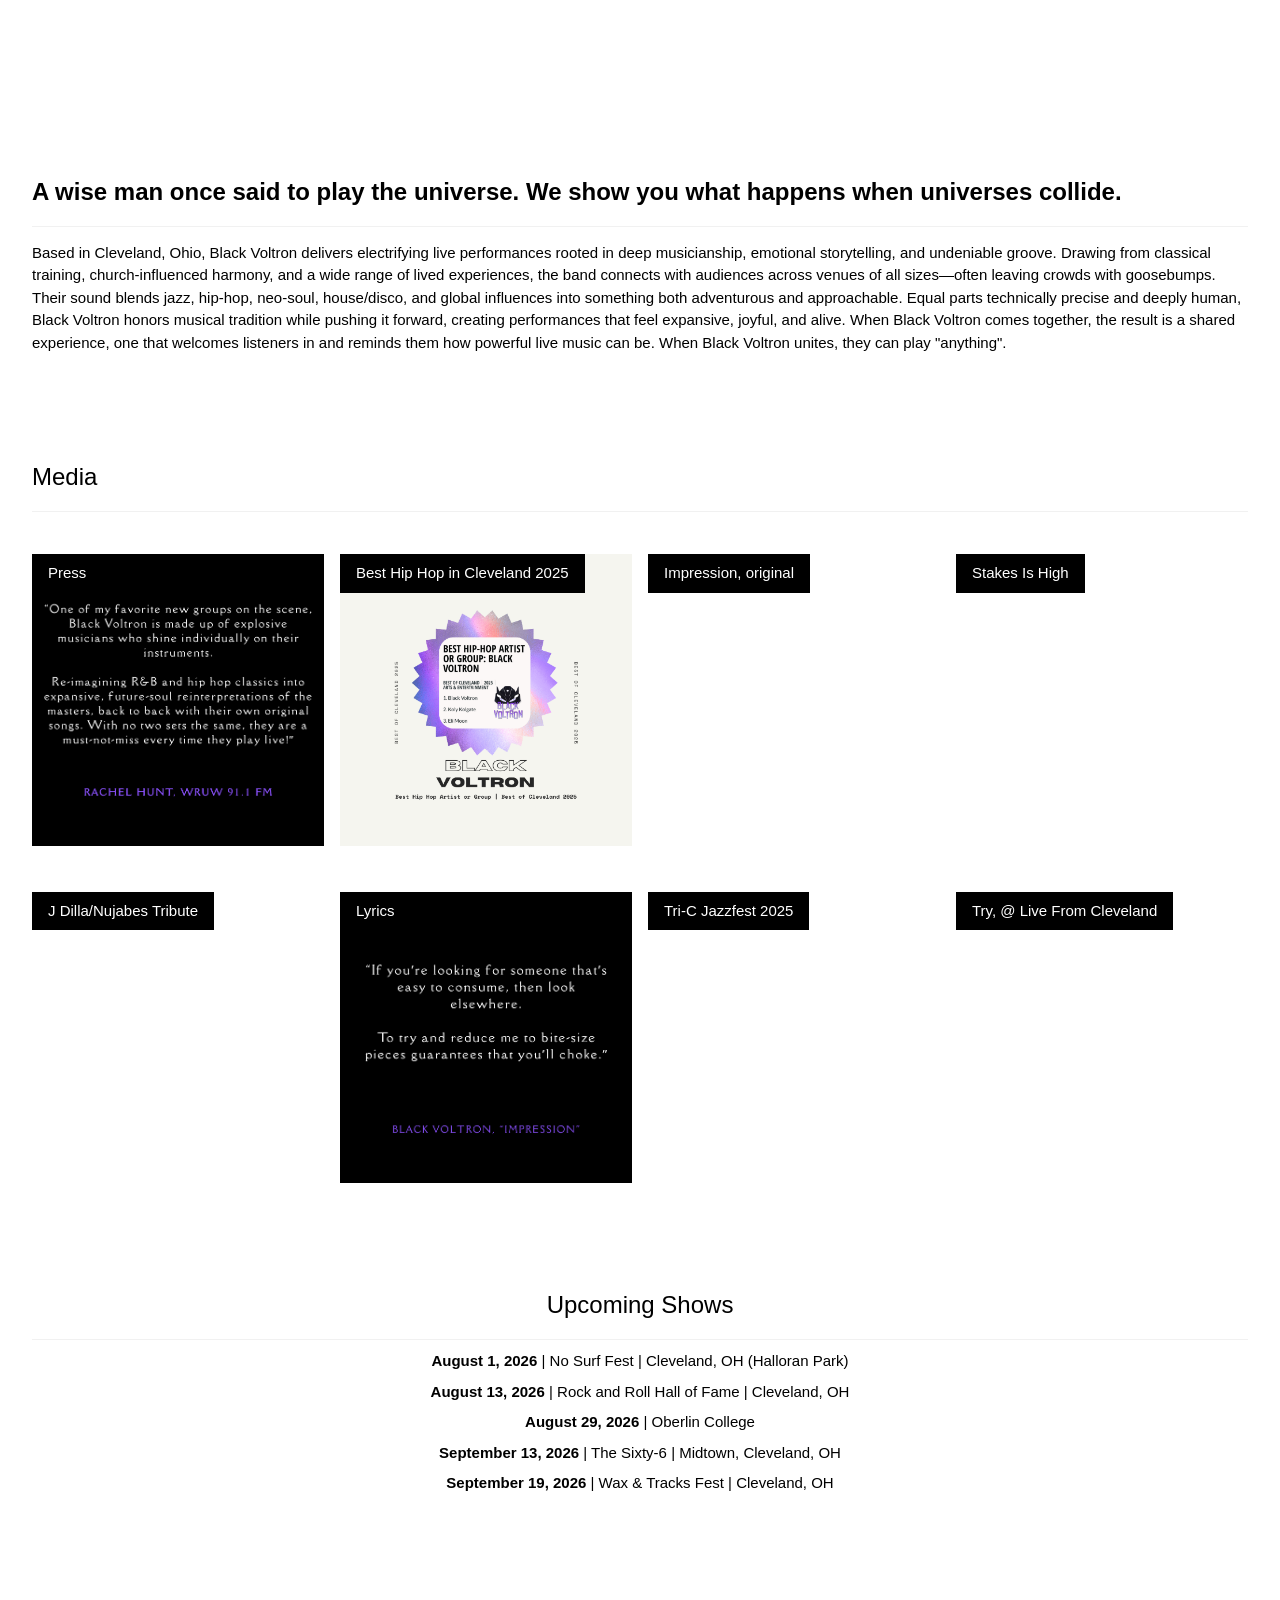
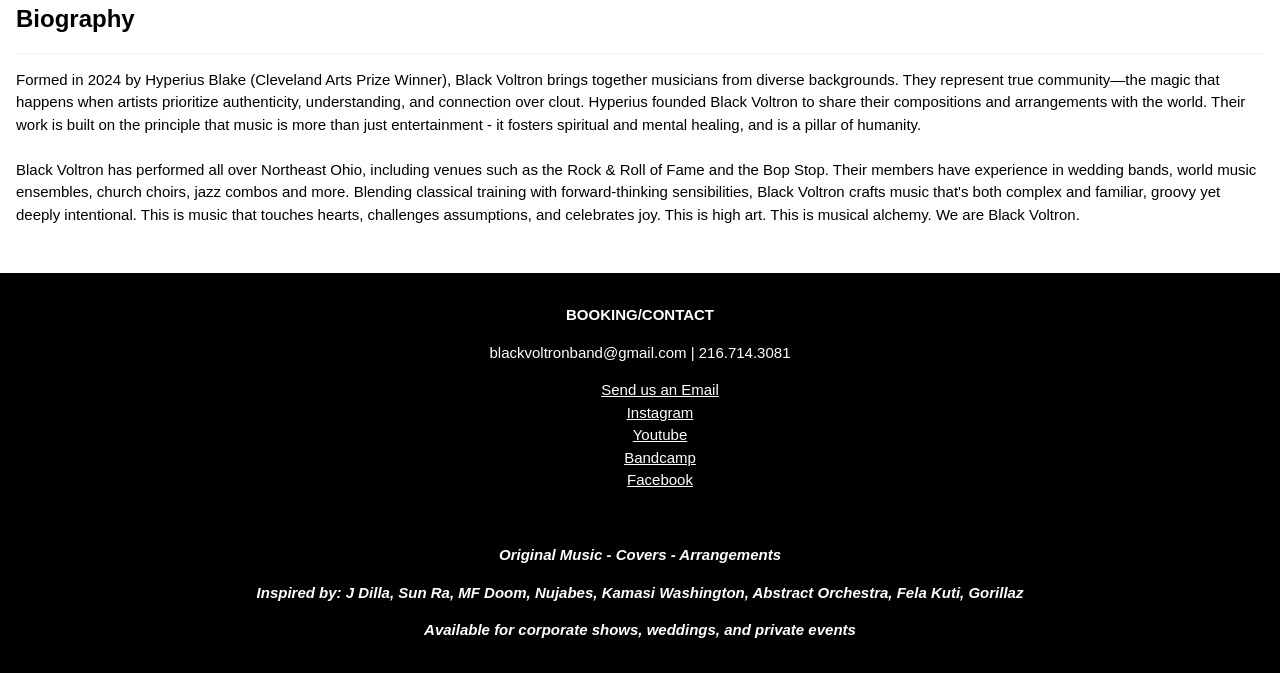
==== commit 55bed1de: "text" ====
--- a/index.html
+++ b/index.html
@@ -110,14 +110,13 @@
     </div>
   </div>
 
-
   <div class="w3-container w3-padding-32 shows-section" id="about">
     <h3 class="w3-border-bottom w3-border-light-grey w3-padding-16">Upcoming Shows</h3>
-    <p>August 1, 2026 | No Surf Fest | Cleveland, OH (Halloran Park)</p>
-    <p>August 13, 2026 | Rock Hall | Cleveland, OH</p>
-	<p>August 29, 2026 | Oberlin College</p>
-	<p>September 13, 2026 | The Sixty-6 | Midtown, Cleveland, OH</p>
-	<p>September 19, 2026 | Wax & Tracks Fest | Cleveland, OH</p>
+    <p><b>August 1, 2026</b> | No Surf Fest | Cleveland, OH (Halloran Park)</p>
+    <p><b>August 13, 2026</b> | Rock and Roll Hall of Fame | Cleveland, OH</p>
+	<p><b>August 29, 2026</b> | Oberlin College</p>
+	<p><b>September 13, 2026</b> | The Sixty-6 | Midtown, Cleveland, OH</p>
+	<p><b>September 19, 2026</b> | Wax & Tracks Fest | Cleveland, OH</p>
   </div>
     </div>
   </div>
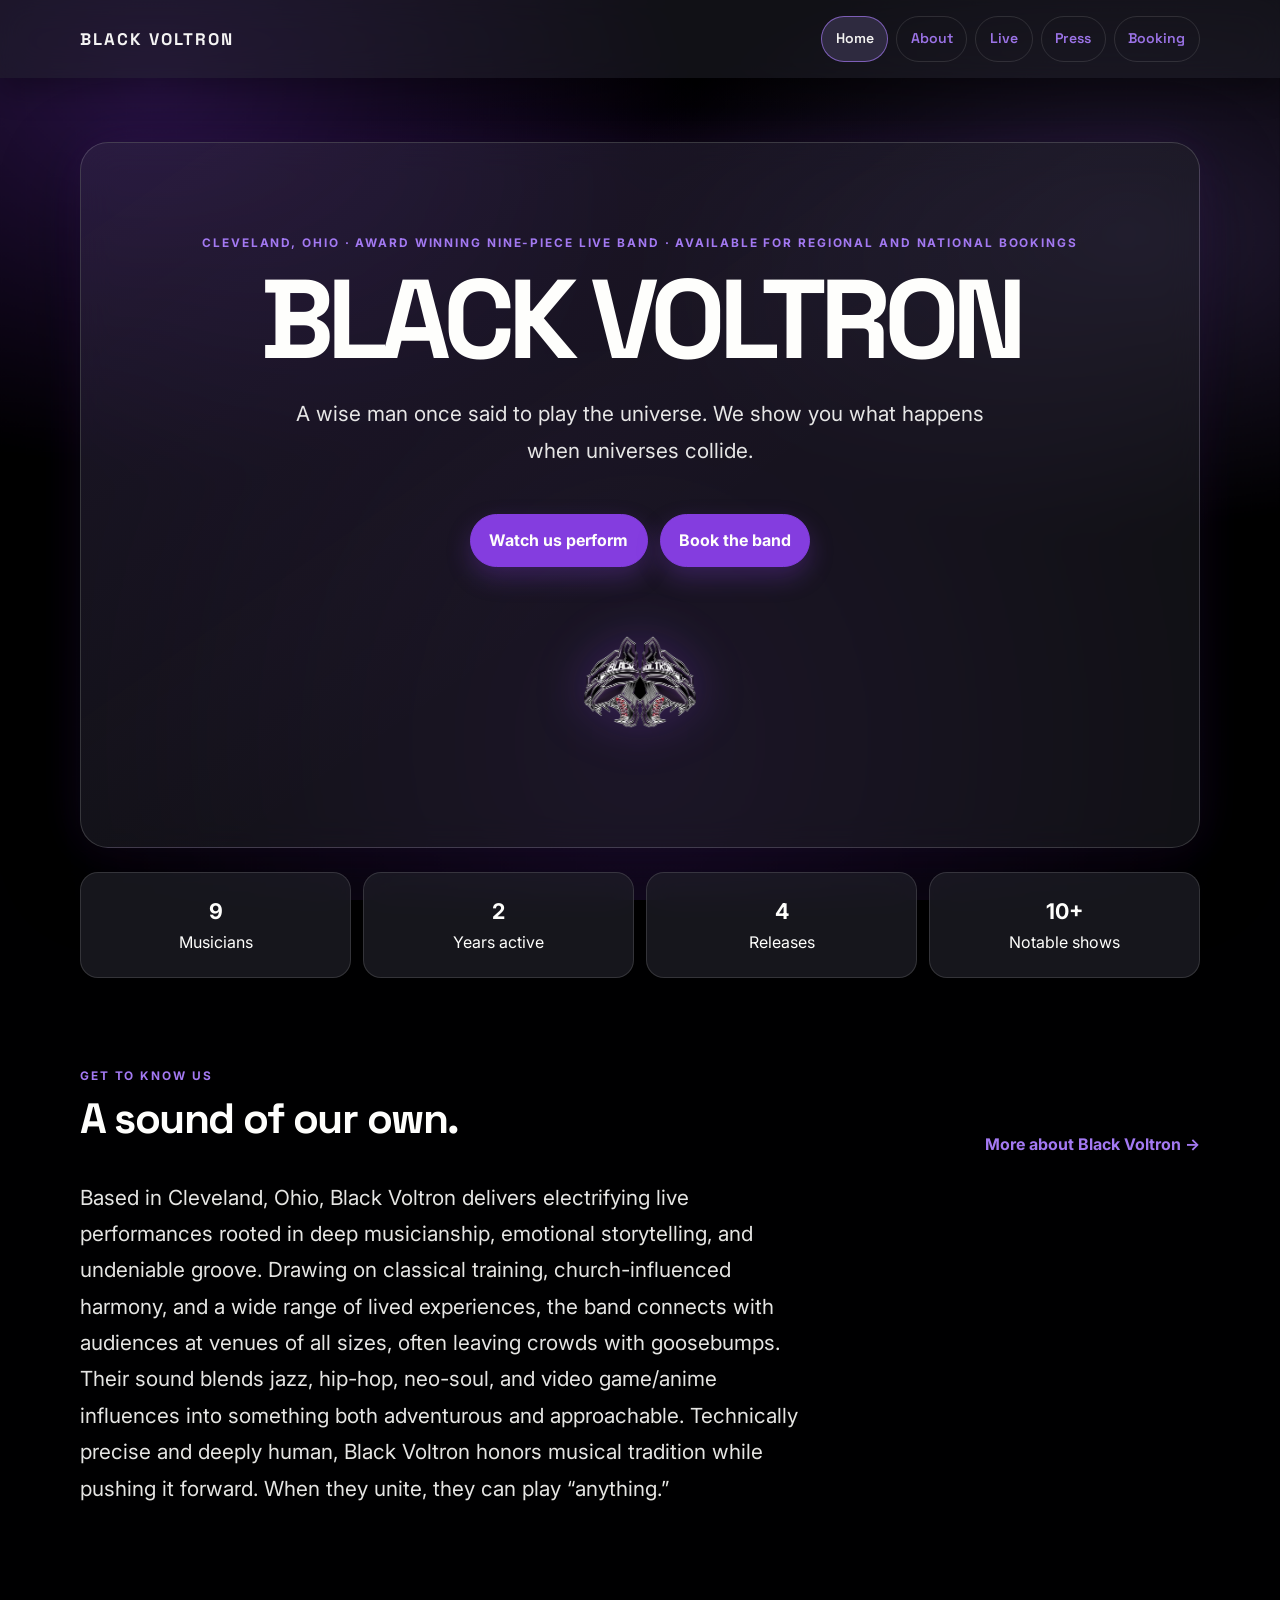
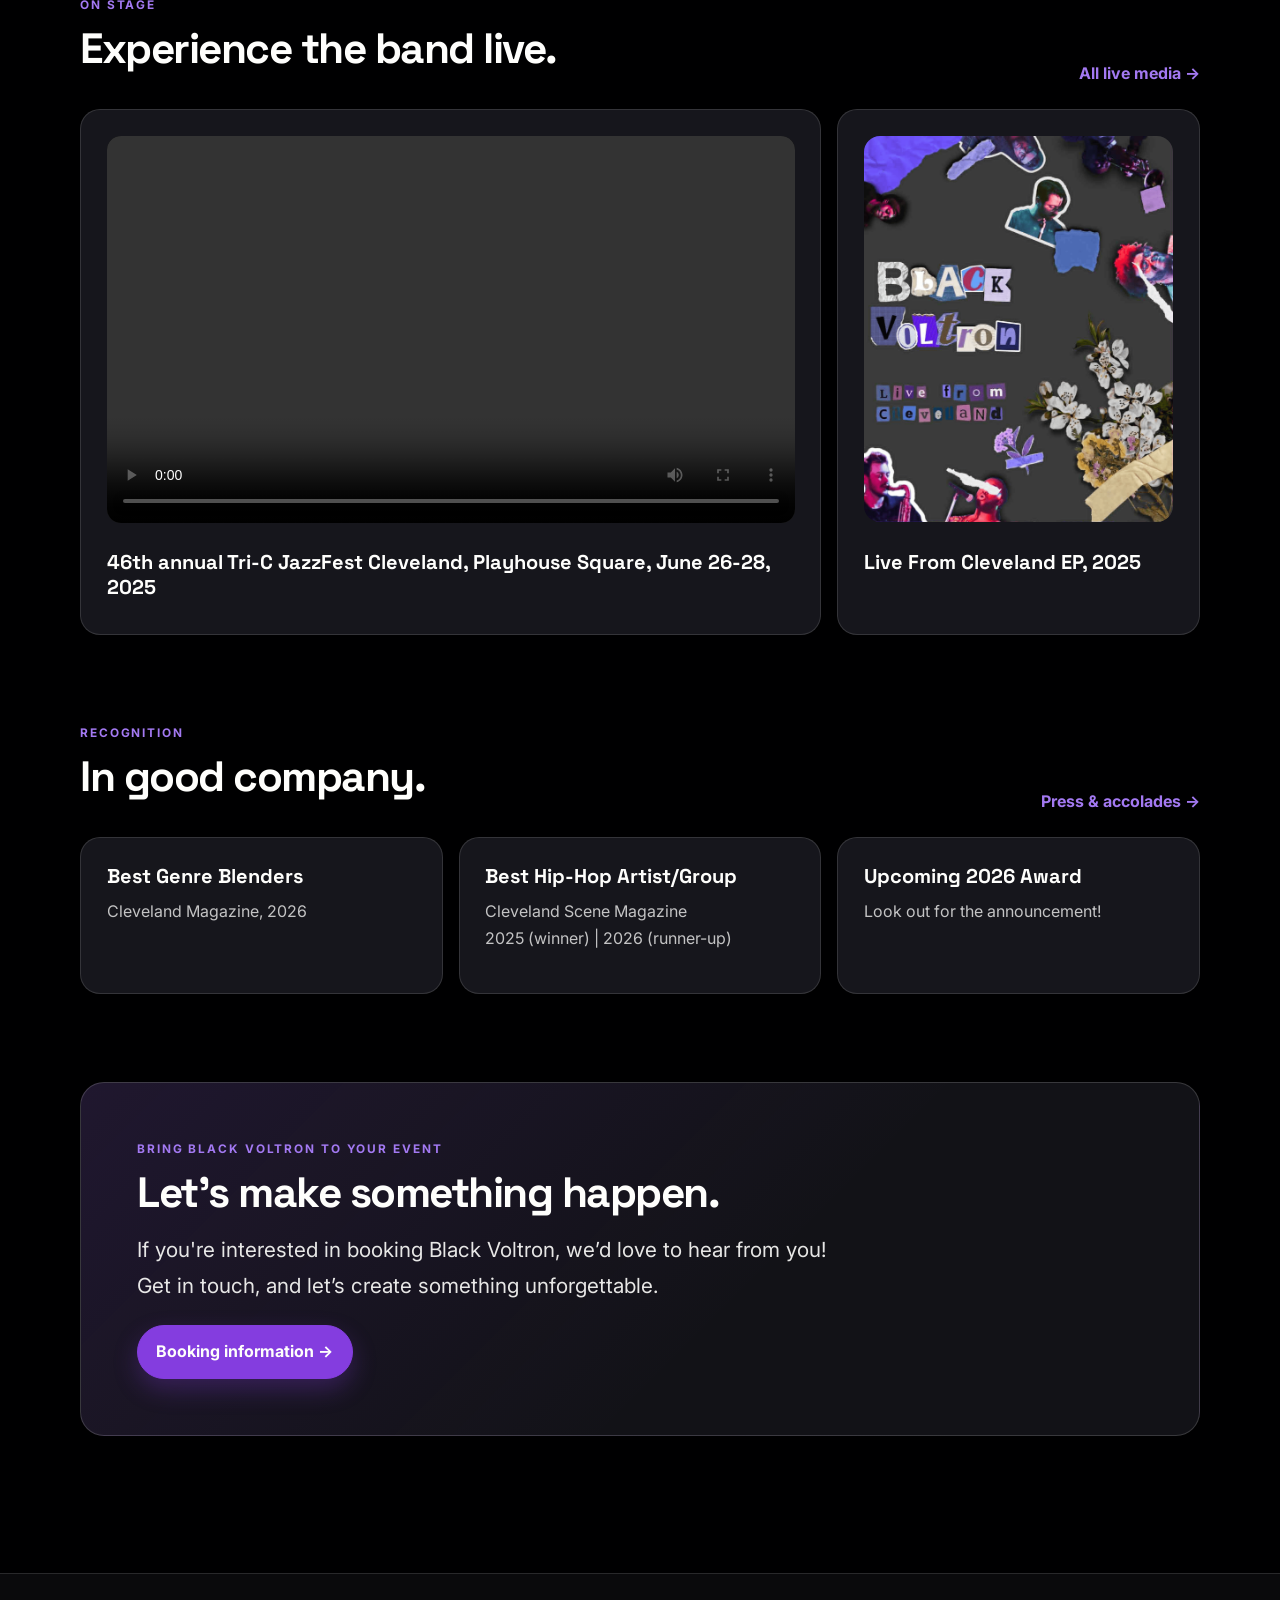
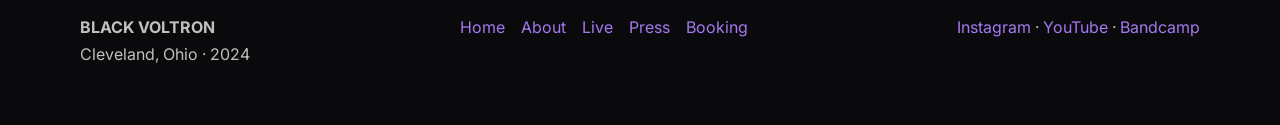
==== commit 28fa4056: "Website REvamp" ====
--- a/index.html
+++ b/index.html
@@ -1,587 +1,597 @@
-<!DOCTYPE HTML>
-<!--
-	Strata by HTML5 UP
-	html5up.net | @ajlkn
-	Free for personal and commercial use under the CCA 3.0 license (html5up.net/license)
--->
-<html>
-	<head>
-		<title>Black Voltron | Hip-Hop, Jazz & Neo-Soul Live Band in Cleveland, OH</title>
-		<meta charset="utf-8" />
-		<meta name="description" content="Black Voltron is a genre-blending live band and music collective fusing hip-hop, funk, jazz, soul, and experimental sounds for concerts, festivals, and cultural events.">
-		<meta name="viewport" content="width=device-width, initial-scale=1, user-scalable=no" />
-		<link rel="stylesheet" href="assets/css/main.css" />
-		<link rel="stylesheet" href="https://cdnjs.cloudflare.com/ajax/libs/font-awesome/6.0.0-beta3/css/all.min.css">
-	</head>
-	<body class="is-preload">
-
-		<body>
-
-<!-- Navbar (sit on top) -->
-<div class="w3-top">
-  <div class="w3-bar w3-white w3-wide w3-padding w3-card">
-    <a href="#home" class="w3-bar-item w3-button">Black Voltron: A Music Collective</a>
-    <!-- Float links to the right. Hide them on small screens -->
-    <div class="w3-right w3-hide-small">
-      <a href="#projects" class="w3-bar-item w3-button">Projects</a>
-      <a href="#about" class="w3-bar-item w3-button">About</a>
-      <a href="#contact" class="w3-bar-item w3-button">Contact</a>
+<!DOCTYPE html>
+<html lang="en">
+<head>
+  <meta charset="UTF-8">
+  <meta name="viewport" content="width=device-width, initial-scale=1.0">
+  <meta name="description" content="Black Voltron — a nine-piece, genre-blending live band from Cleveland, Ohio.">
+  <link rel="stylesheet" href="style.css" />
+  <script src="motion.js" defer></script>
+  <title>Black Voltron | Official Website</title>
+</head>
+<body>
+  <header class="site-header">
+    <div class="site-shell header-inner">
+      <a class="brand" href="#home" aria-label="Black Voltron home">BLACK VOLTRON</a>
+
+      <button class="menu-toggle" id="menuToggle" aria-expanded="false" aria-controls="primaryNav">
+        Menu ☰
+      </button>
+
+      <nav class="desktop-nav" id="primaryNav" aria-label="Main navigation">
+        <a class="nav-link" href="#home">Home</a>
+        <a class="nav-link" href="#about">About</a>
+        <a class="nav-link" href="#live">Live</a>
+        <a class="nav-link" href="#press">Press</a>
+        <a class="nav-link" href="#booking">Booking</a>
+      </nav>
     </div>
-  </div>
-</div>
-
-<!-- Header -->
-<header class="w3-display-container w3-content w3-wide" style="max-width:1500px;" id="home">
-  <img class="w3-image" src="images/SVG-BV-Logo.svg" alt="Architecture" width="1500" height="800">
-  <div class="w3-display-middle w3-margin-top w3-center">
-  </div>
-</header>
-
-<!-- Page content -->
-<div class="w3-content w3-padding" style="max-width:1564px">
-
-  <!-- About Section -->
-  <div class="w3-container w3-padding-32" id="about">
-    <h3 class="w3-border-bottom w3-border-light-grey w3-padding-16"><b>A wise man once said to play the universe. We show you what happens when universes collide.</b></h3>
-    <p>Based in Cleveland, Ohio, Black Voltron delivers electrifying live performances rooted in deep musicianship, emotional storytelling, and undeniable groove. Drawing from classical training, church-influenced harmony, and a wide range of lived experiences, the band connects with audiences across venues of all sizes—often leaving crowds with goosebumps.
-
-Their sound blends jazz, hip-hop, neo-soul, house/disco, and global influences into something both adventurous and approachable. Equal parts technically precise and deeply human, Black Voltron honors musical tradition while pushing it forward, creating performances that feel expansive, joyful, and alive.
-
-When Black Voltron comes together, the result is a shared experience, one that welcomes listeners in and reminds them how powerful live music can be. When Black Voltron unites, they can play "anything".
-    </p>
-  </div>
-
-
-  <div class="w3-container w3-padding-32">
-    <h3 class="w3-border-bottom w3-border-light-grey w3-padding-16">Media</h3>
-  </div>
-
-    <div class="w3-row-padding">
-    <div class="w3-col l3 m6 w3-margin-bottom">
-      <div class="w3-display-container">
-        <div class="w3-display-topleft w3-black w3-padding">Press</div>
-        <img src="images/BV Quote Rachel.png" alt="House" style="width:100%">
+  </header>
+
+  <main class="site-shell">
+
+    <!-- HOME PAGE -->
+    <section class="page is-active" id="home" aria-labelledby="home-title">
+      <div class="hero">
+        <div>
+          <p class="eyebrow">Cleveland, Ohio · Award Winning Nine-piece live band · Available for regional and national bookings</p>
+          <h1 id="home-title">BLACK VOLTRON</h1>
+          <p class="lead">A wise man once said to play the universe. We show you what happens when universes collide.</p>
+          <div class="button-row">
+            <a class="button" href="#live">Watch us perform</a>
+            <a class="button" href="#booking">Book the band</a>
+          </div>
+        </div>
+<img
+  class="media-image"
+  src="images-mine/IMG_6240.PNG"
+  alt="Black Voltron logo"
+>      </div>
+
+      <div class="stats">
+        <div class="stat"><strong>9</strong><span>Musicians</span></div>
+        <div class="stat"><strong>2</strong><span>Years active</span></div>
+        <div class="stat"><strong>4</strong><span>Releases</span></div>
+        <div class="stat"><strong>10+</strong><span>Notable shows</span></div>
       </div>
+
+      <section class="section">
+        <div class="section-heading">
+          <div>
+            <p class="eyebrow">Get to know us</p>
+            <h2>A sound of our own.</h2>
+          </div>
+          <a class="text-link" href="#about">More about Black Voltron →</a>
+        </div>
+        <p class="lead">Based in Cleveland, Ohio, Black Voltron delivers electrifying live performances rooted in deep musicianship, emotional storytelling, and undeniable groove. Drawing on classical training, church-influenced harmony, and a wide range of lived experiences, the band connects with audiences at venues of all sizes, often leaving crowds with goosebumps. Their sound blends jazz, hip-hop, neo-soul, and video game/anime influences into something both adventurous and approachable. Technically precise and deeply human, Black Voltron honors musical tradition while pushing it forward. When they unite, they can play “anything.”</p>
+      </section>
+
+      <section class="section">
+        <div class="section-heading">
+          <div>
+            <p class="eyebrow">On stage</p>
+            <h2>Experience the band live.</h2>
+          </div>
+          <a class="text-link" href="#live">All live media →</a>
+        </div>
+        <div class="grid">
+          <article class="card span-8">
+<div class="video-frame">
+  <video controls playsinline preload="metadata">
+    <source src="images-mine/Tri-C Recap.mp4" type="video/mp4">
+    Your browser does not support HTML video.
+  </video>
+</div>         <br>   <h3>46th annual Tri-C JazzFest Cleveland, Playhouse Square, June 26-28, 2025</h3>
+          </article>
+          <article class="card span-4">
+<img
+  class="media-image"
+  src="images-mine/live-ep.png"
+  alt="Black Voltron performing live"
+>           <br> <h3>Live From Cleveland EP, 2025</h3>
+          </article>
+        </div>
+      </section>
+
+      <section class="section">
+        <div class="section-heading">
+          <div>
+            <p class="eyebrow">Recognition</p>
+            <h2>In good company.</h2>
+          </div>
+          <a class="text-link" href="#press">Press & accolades →</a>
+        </div>
+        <div class="grid">
+          <article class="card"><h3>Best Genre Blenders</h3><p class="muted">Cleveland Magazine, 2026</p></article>
+          <article class="card"><h3>Best Hip-Hop Artist/Group</h3><p class="muted">Cleveland Scene Magazine<br>2025 (winner) | 2026 (runner-up)</p></article>
+          <article class="card"><h3>Upcoming 2026 Award</h3><p class="muted">Look out for the announcement!</p></article>
+        </div>
+      </section>
+
+      <section class="section contact-panel">
+        <p class="eyebrow">Bring Black Voltron to your event</p>
+        <h2>Let's make something happen.</h2>
+        <p class="lead">If you're interested in booking Black Voltron, we’d love to hear from you! Get in touch, and let’s create something unforgettable.</p>
+        <a class="button" href="#booking">Booking information →</a>
+      </section>
+    </section>
+
+    <!-- ABOUT PAGE -->
+    <section class="page" id="about" aria-labelledby="about-title">
+      <p class="eyebrow">The story</p>
+      <h1 id="about-title">About Black Voltron</h1>
+      <div class="two-column">
+        <div>          <p>
+            Black Voltron is a Cleveland-based collective of musicians making music rooted in Black American tradition. Jazz, hip-hop, future soul, gospel, and video game/anime scores all feed into it. It’s tight musicianship with real expression, built to inspire, heal, and empower.
+
+Cleveland-based artist Robin "Hyperius" Blake formed Black Voltron because he didn’t see anything around him that reflected his identity, or the musical culture he wanted to live in. Forming this group allowed him to show his work as a composer, and step into visibility as a maestro and bandleader.
+
+The musicians come from every part of Cleveland, church musicians to students of jazz, some even self-taught. What they share is a drive for musical excellence and reaching their spiritual potential through musical collaboration. They also play really dope music.
+
+
+
+          </p>
+        </div>
+  
+        <img
+  class="media-image"
+  src="images-mine/voltron.jpg"
+  alt="Black Voltron Band Photo"
+>
+      </div>
+
+      <section class="section">
+        <h2>The sound</h2>
+        <p>Black Voltron’s sound is built on hip-hop and jazz, with soul, gospel, and future soul woven through. Their players come from classical, gospel, jazz, and self-taught backgrounds, so the music moves between tight, composed arrangements and open, expressive playing. Spoken word is part of Black Voltron's shows, with messages of affirmation and inspiration. They celebrate gender-expansive people, people at multiple intersections, and weirdos who don’t fit in a single box.
+They draw inspiration from collectives like The Roots, The Internet, and Gorillaz, who treat genre as a starting point rather than a boundary. Video game and anime scores add the cinematic scale and emotional pull they want listeners to feel. The result is genreless but rooted. It’s grounded in Black American music, open to influence from around the diaspora, and accessible enough that you don’t need to be a hip-hop fan to connect with it.</p>
+        <ul class="tag-list">
+          <li>Alternative Hip-Hop</li><li>Jazz</li><li>Hip-hop</li><li>Soul</li><li>Experimental</li>
+        </ul>
+      </section>
+
+              <section class="section">
+        <h2>Selected Releases</h2>
+        <ul class="detail-list">
+          <li><strong>2026</strong> — Motion "EP"</li>
+          <li><strong>2025</strong> — Black Voltron Live From Cleveland</li>
+          <li><strong>2025</strong> — Rest In Beats: A Tribute to J Dilla and Nujabes</li>
+          <li><strong>2025</strong> — Operation Doomsday: A Tribute to MF DOOM</li>
+        </ul>
+      </section>
+
+           <section class="section">
+        <h2>The name</h2>
+        <p>Black Voltron is a Voltron of Black music. Like the robot formed from separate lions, the band combines hip-hop, jazz, and music influenced by the Black diaspora around the world into one larger whole. The name is also a nod to the nerd side of the band: they play video game, anime, and other nerdy soundtracks, so it carries a second meaning: nerd culture seen through a Black, alternative lens.</p>
+      </section>
+
+
+            <section class="section">
+        <h2>The people</h2>
+        <p class="muted"><b>Black Voltron operates as a musical collective,</b> a group collaboration behind a leader. Its members come from all corners of the city, representing different backgrounds, experiences, and perspectives that contribute to the Black Voltron sound.</p>
+        <p class="muted"><strong>Main Players:</strong> Robin "Hyperius" Blake (founder, composer, arranger, alto/baritone sax, vocals), Elijah Khalil (vocals), Bobby Belairs (tenor sax), Vandarrel Woods (trumpet), Randall Hoyle (keys), Tyler Jasterbowski (guitar), Crystal Burks (drums), Morgan Fox (bass) </p><br>
+        <p class="muted"><strong>Rotating Members/Collaborators:</strong> Neo Kiio (vocals), Garrett Folger (trumpet), Max Schlenk (saxes), Joe Rangel (guitar), and others.</p>
+      </section>
+
+       <section class="section">
+        <h2>The founder</h2>
+             <img
+  class="media-image"
+  src="images-mine/ajaphoto.jpg"
+  alt="Robin 'Hyperius' Blake"
+><br>
+        <p class="muted">Once described as “a maestro in a flowing robe,” Robin “Hyperius” Blake is a Cleveland composer, arranger, producer, saxophonist, DJ, and curator who makes room for music that won’t stay in one box. A queer, neurodivergent Black Indigenous artist, Robin often found himself caught between communities, too Black in some spaces and too queer in others, so he built a community of his own. A 2025 Verge Fellow of the Cleveland Arts Prize, he is the founder and bandleader of Black Voltron, a collective that blends hip-hop, jazz, soul, funk, house, and anime and video game music into one live sound rooted in Black American tradition.
+
+Robin studied composition, music therapy, and saxophone performance at Cleveland State University before he built an independent degree in Black American music (based on ethnomusicology). His senior thesis argued that hip-hop is a continuation of jazz. It grew into a recital-lecture called “A Sound Experiment,” and the musicians who played it stayed together as Hyperius Blake & the Sound Experiment. “Hyperius,” is the self he steps into on stage, while Robin stays his own.
+
+In 2023, after years of balancing music with a career in tech, a life-changing health crisis led Robin to leave his job and begin intensive therapy. He started to question measuring his worth by what he could produce. Black Voltron grew out of that turn, as a way to make what he needed to make rather than what he thought others wanted to hear. That reckoning also shaped his spoken-word piece “Impression,” which says a person’s worth isn’t tied to productivity.
+
+Black Voltron has been named Best Hip-Hop Group at the Cleveland Music Awards and has played the Rock & Roll Hall of Fame, the Bop Stop, Brite Winter, and Larchmere PorchFest. Black Voltron's live EP "Motion" captures what Robin says the band sounds like: “It sounds like Blackness. It sounds like queer joy. It sounds like beauty.”
+
+Beyond the stage, Robin founded Creation Festival, which started with no budget, turned a profit, and gave its proceeds to Cleveland organizations that share its values, as well as Renaissance Noire, an all-Black local concert series. He also curates through Cleveland Rocks PPF, XCSB, and the Cleveland Public Library People’s Playlist (2026).</p>
+      </section>
+
+
+      <a class="button" href="#booking">Bring us to your event →</a>
+    </section>
+
+
+
+    <!-- LIVE PAGE -->
+    <section class="page" id="live" aria-labelledby="live-title">
+      <p class="eyebrow">Watch and listen</p>
+      <h1 id="live-title">Live performances</h1>
+
+      <section class="section">
+        <h2>Featured performance</h2>
+<div class="video-frame">
+  <iframe
+    src="https://www.youtube.com/embed/3I5mgdmYf08"
+    title="Black Voltron live performance"
+    allowfullscreen
+  ></iframe>
+</div>      <p class="muted">Operation Doomsday @ Crobar, Cleveland OH, 2024</p>
+      </section>
+
+      <section class="section performance-videos" aria-labelledby="performance-videos-title">
+        <h2 id="performance-videos-title">More performance clips</h2>
+        <div class="media-carousel" data-item-name="videos" role="region" aria-roledescription="carousel" aria-label="More Black Voltron performances">
+          <div class="media-carousel-track" id="performanceVideoTrack" role="list" tabindex="0">
+             <article class="media-carousel-slide" role="listitem">
+              <div class="video-frame">
+                <video controls playsinline preload="metadata">
+                  <source src="images-mine/ScreenRecording_11-07-2026 11-35-23_1.mov" type="video/mp4">
+                  Your browser does not support HTML video.
+                </video>
+              </div>
+              <h3>Larchmere Porchfest</h3>
+              <p class="muted">Cleveland OH, 2026</p>
+            </article>
+            
+            <article class="media-carousel-slide" role="listitem">
+              <div class="video-frame">
+                <video controls playsinline preload="metadata">
+                  <source src="images-mine/485477297_9195922910504975_5799309653150030251_n(1).mp4" type="video/mp4">
+                  Your browser does not support HTML video.
+                </video>
+              </div>
+              <h3>Tribute to J Dilla &amp; Nujabes</h3>
+              <p class="muted">Crobar, Cleveland OH, 2025</p>
+            </article>
+            <article class="media-carousel-slide" role="listitem">
+              <div class="video-frame">
+                <iframe src="https://www.youtube.com/embed/Cu2EtXOVQ0c" title="Black Voltron performing Gerudo Valley" allowfullscreen></iframe>
+              </div>
+              <h3>Gerudo Valley</h3>
+              <p class="muted">Critical Hit! @ Crobar, Cleveland OH, 2025</p>
+              <a href="https://www.youtube.com/watch?v=Cu2EtXOVQ0c">Watch video →</a>
+            </article>
+            <article class="media-carousel-slide" role="listitem">
+              <div class="video-frame">
+                <video controls playsinline preload="metadata">
+                  <source src="images-mine/ScreenRecording_11-07-2026 11-40-51_1.mov" type="video/mp4">
+                  Your browser does not support HTML video.
+                </video>
+              </div>
+              <h3>Tribute to J Dilla &amp; Nujabes</h3>
+              <p class="muted">Crobar, Cleveland OH, 2025</p>
+            </article>
+            <article class="media-carousel-slide" role="listitem">
+              <div class="video-frame">
+                <video controls playsinline preload="metadata">
+                  <source src="images-mine/ScreenRecording_11-07-2026 11-38-06_1.mov" type="video/mp4">
+                  Your browser does not support HTML video.
+                </video>
+              </div>
+              <h3>Larchmere Porchfest</h3>
+              <p class="muted">Cleveland OH, 2026</p>
+            </article>
+          </div>
+          <div class="media-carousel-controls">
+            <button class="media-carousel-button" type="button" data-carousel-direction="-1" aria-label="Show previous performance" disabled>&larr;</button>
+            <p class="media-carousel-status" aria-live="polite" aria-atomic="true"></p>
+            <button class="media-carousel-button" type="button" data-carousel-direction="1" aria-label="Show next performance">&rarr;</button>
+          </div>
+        </div>
+      </section>
+
+      <section class="section performance-photos" aria-labelledby="performance-photos-title">
+        <h2 id="performance-photos-title">Performance photography</h2>
+        <div class="media-carousel" data-item-name="photos" role="region" aria-roledescription="carousel" aria-label="Performance photography">
+          <div class="media-carousel-track" id="performancePhotoTrack" role="list" tabindex="0">
+             <figure class="media-carousel-slide" role="listitem">
+              <img src="images-mine/IMG_7238.jpeg" alt="Black Voltron performing live on stage">
+            </figure>
+            <figure class="media-carousel-slide" role="listitem">
+              <img src="images-mine/IMG_5971.jpeg" alt="Black Voltron performing live on stage">
+            </figure>
+              <figure class="media-carousel-slide" role="listitem">
+              <img src="images-mine/IMG_7236.jpeg" alt="Black Voltron performing in concert">
+            </figure>
+            <figure class="media-carousel-slide" role="listitem">
+              <img src="images-mine/IMG_7690.jpeg" alt="Black Voltron performing live">
+            </figure>
+             <figure class="media-carousel-slide" role="listitem">
+              <img src="images-mine/484064669_2425924824409156_8619607365506344826_n.jpg" alt="Black Voltron performing in concert">
+            </figure>
+            <figure class="media-carousel-slide" role="listitem">
+              <img src="images-mine/IMG_7684.jpeg" alt="Black Voltron performing at a festival">
+            </figure>
+            <figure class="media-carousel-slide" role="listitem">
+              <img src="images-mine/voltron.jpg" alt="Black Voltron performing together on stage">
+            </figure>
+            <figure class="media-carousel-slide" role="listitem">
+              <img src="images-mine/Screenshot 2026-11-07 at 11-04-41 Instagram.png" alt="Black Voltron performing in concert">
+            </figure>
+          </div>
+          <div class="media-carousel-controls">
+            <button class="media-carousel-button" type="button" data-carousel-direction="-1" aria-label="Show previous photo" disabled>&larr;</button>
+            <p class="media-carousel-status" aria-live="polite" aria-atomic="true"></p>
+            <button class="media-carousel-button" type="button" data-carousel-direction="1" aria-label="Show next photo">&rarr;</button>
+          </div>
+        </div>
+      </section>
+      <section class="section contact-panel">
+        <h2>Want this on your stage?</h2>
+        <a class="button" href="#booking">Booking inquiries →</a>
+      </section>
+    </section>
+
+    <!-- PRESS PAGE -->
+    <section class="page" id="press" aria-labelledby="press-title">
+      <p class="eyebrow">News and recognition</p>
+      <h1 id="press-title">Media, Press & accolades</h1>
+
+      <section class="section">
+        <h2>Awards & honors</h2>
+        <div class="grid">
+          <article class="card"><h3>Best Genre Blenders</h3><p class="muted">Cleveland Magazine, 2026</p></article>
+          <article class="card"><h3>Best Hip-Hop Artist/Group</h3><p class="muted">Cleveland Scene Magazine<br>2025 (winner) | 2026 (runner-up)</p></article>
+          <article class="card"><h3>Upcoming 2026 Award</h3><p class="muted">Look out for the announcement!</p></article>
+        </div>
+      </section>
+
+      <section class="section">
+        <h2>Articles & interviews</h2>
+        <div class="media-carousel articles-carousel" data-item-name="articles" role="region" aria-roledescription="carousel" aria-label="Articles and interviews">
+          <div class="media-carousel-track" role="list" tabindex="0">
+            <article class="media-carousel-slide" role="listitem">
+              <p class="eyebrow">Ideastream · July 2026</p>
+              <h3>Black Voltron embraces music traditions and building community in Cleveland</h3>
+              <p>To Robin "Hyperius" Blake, jazz and hip-hop aren't separate traditions. Neither are soul, funk, blues or house music. They're all connected by the same cultural thread.
+
+This belief inspired him to found Black Voltron, a Cleveland collective weaving together genres, identities and communities that don't often share the same stage.</p>
+              <a href="https://www.ideastream.org/arts-culture/2026-07-16/black-voltron-embraces-music-traditions-and-building-community-in-cleveland">Read article →</a>
+            </article>
+            <article class="media-carousel-slide" role="listitem">
+              <p class="eyebrow">AJ Kluth: Music and Words · July 2025</p>
+              <h3>Black Voltron's Doin the Damn Thing</h3>
+              <p>A piece covering Black Voltron's tribute to J Dilla and Nujabes on 2/28/25.</p>
+              <a href="https://ajkluth.com/2025/07/08/black-voltrons-doin-the-damn-thing/">Read article →</a>
+            </article>
+            <article class="media-carousel-slide" role="listitem">
+              <p class="eyebrow">Cleveland.com · Oct 2026</p>
+              <h3>Black Voltron to headline Cleveland Rocks’ fifth annual Rock Solid Gala fundraiser</h3>
+              <p>On Saturday, Nov. 7, local nonprofit Cleveland Rocks: Past, Present and Future will host its fifth annual Rock Solid Gala at The Treelawn in the Waterloo district, headlined by a live performance from local hip hop, jazz and neo soul collective Black Voltron led by Cleveland Arts Prize winner Robin "Hyperius" Blake.</p>
+              <a href="https://www.cleveland.com/entertainment/2026/10/black-voltron-to-headline-cleveland-rocks-fifth-annual-rock-solid-gala-fundraiser.html">Read article →</a>
+            </article>
+            <article class="media-carousel-slide" role="listitem">
+              <p class="eyebrow">Cleveland Magazine · September 2026 </p>
+              <h3>Best of Cleveland 2026: Our Editors' Picks for Entertainment You'll Only Find in Cleveland </h3>
+              <p>From beloved traditions to unexpected nights out, our editors share the experiences that make Cleveland’s entertainment scene its own.</p>
+              <a href="https://clevelandmagazine.com/articles/best-of-cleveland-2026-our-editors-picks-for-entertainment-youll-only-find-in-cleveland/">Read article →</a>
+            </article>
+            <article class="media-carousel-slide" role="listitem">
+              <p class="eyebrow">Heights Arts · 2024</p>
+              <h3>Hyperius Blake and Black Voltron</h3>              <a href="https://www.heightsarts.org/all-artists/hyperius-blake-black-voltron/">Read article →</a>
+            </article>
+          </div>
+          <div class="media-carousel-controls">
+            <button class="media-carousel-button" type="button" data-carousel-direction="-1" aria-label="Show previous article" disabled>&larr;</button>
+            <p class="media-carousel-status" aria-live="polite" aria-atomic="true"></p>
+            <button class="media-carousel-button" type="button" data-carousel-direction="1" aria-label="Show next article">&rarr;</button>
+          </div>
+        </div>
+      </section>
+
+      <section class="section">
+        <h2>Press resources (coming soon!)</h2>
+        <div class="grid">
+          <article class="card"><h3>Band photos</h3><p>High-resolution promotional photography.</p><a href="#">Download photos →</a></article>
+          <article class="card"><h3>Short biography</h3><p>A concise bio for event listings.</p><a href="#">Download bio →</a></article>
+          <article class="card"><h3>Band logo</h3><p>Approved logo files for promotional use.</p><a href="#">Download logo →</a></article>
+        </div>
+      </section>
+    </section>
+
+    <!-- BOOKING PAGE -->
+    <section class="page" id="booking" aria-labelledby="booking-title">
+      <p class="eyebrow">Work with us</p>
+      <h1 id="booking-title">Book Black Voltron</h1>
+
+      <section class="section two-column">
+        <div>
+          <h2>A live experience for your event.</h2>
+          <p>Black Voltron is a live band that turns genre into a dance floor. Horns, synths, bass, drums, and vocals are arranged like a small orchestra over hip-hop and soul grooves, with spoken word that sends the room home feeling affirmed. Sets move from high-energy, hype dance moments to ballads that swell and settle, and can include arrangements of video game and anime music. Black Voltron has played the Rock & Roll Hall of Fame, Brite Winter, and Larchmere PorchFest. It fits festivals, concert venues, conventions, and community events, and it works for audiences who love hip-hop and for those who’ve never thought they would.</p>
+          <h3>Available for</h3>
+          <ul class="detail-list">
+            <li>Music festivals</li>
+            <li>Anime and gaming conventions</li>
+            <li>Cultural and community festivals</li>
+            <li>Concerts and performing arts series</li>
+            <li>Universities and special events</li>
+            <li>Private and corporate engagements</li>
+          </ul>
+        </div>
+<img
+  class="media-image"
+  src="images-mine/IMG_5971.jpeg"
+  alt="Black Voltron performing live"
+>      </section>
+
+      <section class="section">
+        <h2>Electronic Press Kit</h2>
+        <div class="card span-12">
+          <div class="two-column">
+            <div>
+              <h3>Black Voltron EPK</h3>
+              <p>[Biography, photos, music, performance links, and contact information.]</p>
+              <a class="button" href="assets/black-voltron-epk.pdf" download>Download EPK (PDF) (coming soon!)</a>
+            </div>
+<img
+  class="media-image"
+  src="images-mine/thumbs/03.jpg"
+  alt="Black Voltron performing live"
+>             </div>
+        </div>
+      </section>
+
+      <section class="section technical-information">
+        <h2>Technical information</h2>
+        <div class="grid">
+          <article class="card"><h3>Stage plot</h3><p>Stage layout and musician positions.</p><a href="#">Download stage plot →</a></article>
+          <article class="card"><h3>Technical rider</h3><p>Inputs, equipment, sound, and production requirements.</p><a href="#">Download technical rider →</a></article>
+        </div>
+      </section>
+
+      <section class="section contact-panel">
+        <h2>Start a booking conversation.</h2>
+        <p>For booking inquiries, availability, fees, and event details:</p>
+        <p><strong>Email:</strong> <a href="mailto:blackvoltronband@gmail.com">blackvoltronband@gmail.com</a></p>
+        <p><strong>Phone:</strong> 216-714-3081</p>
+
+        <h3>Inquiry details</h3>
+        <form id="bookingForm">
+          <div class="form-grid">
+            <div>
+              <label for="contactName">Your name</label>
+              <input id="contactName" name="name" autocomplete="name" placeholder="Name" required>
+            </div>
+            <div>
+              <label for="contactEmail">Your email</label>
+              <input id="contactEmail" name="email" type="email" autocomplete="email" placeholder="Email address" required>
+            </div>
+            <div>
+              <label for="eventName">Event / organization</label>
+              <input id="eventName" name="event" placeholder="Event name" required>
+            </div>
+            <div>
+              <label for="eventDate">Event date</label>
+              <input id="eventDate" name="date" placeholder="Date or date range">
+            </div>
+            <div class="full-width">
+              <label for="eventDetails">Tell us about the opportunity</label>
+              <textarea id="eventDetails" name="details" placeholder="Location, event type, performance needs, budget, and anything else we should know." required></textarea>
+            </div>
+          </div>
+          <p class="muted">Submitting opens your email app with the inquiry ready to send.</p>
+          <button class="button" type="submit">Email booking inquiry</button>
+        </form>
+      </section>
+    </section>
+  </main>
+
+  <footer class="site-footer">
+    <div class="site-shell footer-inner">
+      <div>
+        <strong>BLACK VOLTRON</strong>
+        <p class="muted">Cleveland, Ohio · 2024</p>
+      </div>
+      <div class="footer-links">
+        <a href="#home">Home</a>
+        <a href="#about">About</a>
+        <a href="#live">Live</a>
+        <a href="#press">Press</a>
+        <a href="#booking">Booking</a>
+      </div>
+      <p class="muted"><a href="https://www.instagram.com/blackvoltronband/?hl=en">Instagram</a> · <a href="https://www.youtube.com/@blackvoltron/videos">YouTube</a> · <a href="https://blackvoltron.bandcamp.com/">Bandcamp</a></p>
     </div>
-    <div class="w3-col l3 m6 w3-margin-bottom">
-      <div class="w3-display-container">
-        <div class="w3-display-topleft w3-black w3-padding">Best Hip Hop in Cleveland 2025</div>
-        <img src="images/BV 2025hip hop.png" alt="House" style="width:100%">
-      </div>
-    </div>
-    <div class="w3-col l3 m6 w3-margin-bottom">
-      <div class="w3-display-container">
-        <div class="w3-display-topleft w3-black w3-padding">Impression, original</div>
-		<iframe width="100%" height="315" src="https://www.youtube.com/embed/1PLgcYY0Du8?si=K9q2Q_YqOo7Zkxtf&amp;start=102" title="YouTube video player" frameborder="0" allow="accelerometer; autoplay; clipboard-write; encrypted-media; gyroscope; picture-in-picture; web-share" referrerpolicy="strict-origin-when-cross-origin" allowfullscreen></iframe>
-      </div>
-    </div>
-    <div class="w3-col l3 m6 w3-margin-bottom">
-      <div class="w3-display-container">
-        <div class="w3-display-topleft w3-black w3-padding">Stakes Is High</div>
-        <iframe width="100%" height="315" src="https://www.youtube.com/embed/taIke9xRt6U?si=hUpZNND6pGGvu3ea&amp;start=40" title="YouTube video player" frameborder="0" allow="accelerometer; autoplay; clipboard-write; encrypted-media; gyroscope; picture-in-picture; web-share" referrerpolicy="strict-origin-when-cross-origin" allowfullscreen></iframe>
-      </div>
-    </div>
-  </div>
-
-  <div class="w3-row-padding">
-    <div class="w3-col l3 m6 w3-margin-bottom">
-      <div class="w3-display-container">
-        <div class="w3-display-topleft w3-black w3-padding">J Dilla/Nujabes Tribute</div>
-        <video src="images/485477297_9195922910504975_5799309653150030251_n(1).mp4" alt="House" style="width:100%">
-      </div>
-    </div>
-    <div class="w3-col l3 m6 w3-margin-bottom">
-      <div class="w3-display-container">
-        <div class="w3-display-topleft w3-black w3-padding">Lyrics</div>
-        <img src="images/Luxury High End Fish Caviar Bacalao Logo.png" alt="House" style="width:100%">
-      </div>
-    </div>
-    <div class="w3-col l3 m6 w3-margin-bottom">
-      <div class="w3-display-container">
-        <div class="w3-display-topleft w3-black w3-padding">Tri-C Jazzfest 2025</div>
-        <video src="images/Tri-C Recap.mp4" alt="House" style="width:100%">
-      </div>
-    </div>
-       <div class="w3-col l3 m6 w3-margin-bottom">
-      <div class="w3-display-container">
-        <div class="w3-display-topleft w3-black w3-padding">Try, @ Live From Cleveland</div>
-	<iframe width="100%" height="315" src="https://www.youtube.com/embed/UYbtfmTz2c8?si=ZAs_csPu3RivipDA&amp;start=102" title="YouTube video player" frameborder="0" allow="accelerometer; autoplay; clipboard-write; encrypted-media; gyroscope; picture-in-picture; web-share" referrerpolicy="strict-origin-when-cross-origin" allowfullscreen></iframe>
-      </div>
-    </div>
-  </div>
-
-  <div class="w3-container w3-padding-32 shows-section" id="about">
-    <h3 class="w3-border-bottom w3-border-light-grey w3-padding-16">Upcoming Shows</h3>
-    <p><b>August 1, 2026</b> | No Surf Fest | Cleveland, OH (Halloran Park)</p>
-    <p><b>August 13, 2026</b> | Rock and Roll Hall of Fame | Cleveland, OH</p>
-	<p><b>August 29, 2026</b> | Oberlin College</p>
-	<p><b>September 13, 2026</b> | The Sixty-6 | Midtown, Cleveland, OH</p>
-	<p><b>September 19, 2026</b> | Wax & Tracks Fest | Cleveland, OH</p>
-  </div>
-    </div>
-  </div>
-  </div>
-
-<div class="w3-container w3-padding-32">
-    <h3 class="w3-border-bottom w3-border-light-grey w3-padding-16"><b>Biography</b></h3>
-    <p>Formed in 2024 by Hyperius Blake (Cleveland Arts Prize Winner), Black Voltron brings together musicians from diverse backgrounds. They represent true community—the magic that happens when artists prioritize authenticity, understanding, and connection over clout.
-
-							Hyperius founded Black Voltron to share their compositions and arrangements with the world. Their work is built on the principle that music is more than just entertainment - it fosters spiritual and mental healing, and is a pillar of humanity.<br><br>
-							
-							Black Voltron has performed all over Northeast Ohio, including venues such as the Rock & Roll of Fame and the Bop Stop. Their members have experience in wedding bands, world music ensembles, church choirs, jazz combos and more. Blending classical training with forward-thinking sensibilities, Black Voltron crafts music that's both complex and familiar, groovy yet deeply intentional. 
-							
-							This is music that touches hearts, challenges assumptions, and celebrates joy. This is high art. This is musical alchemy. We are Black Voltron.</p>
-    </p>
-  </div>
-
-  
-
-<!-- End page content -->
-</div>
-
-
-<!-- Footer -->
-<footer class="w3-center w3-black w3-padding-16" id="contact">
-  <p><strong>BOOKING/CONTACT</strong></p>
-					<p>blackvoltronband@gmail.com | 216.714.3081</p>
-					<ul class="icons">
-						<li><a href="mailto:blackvoltronband@gmail.com"><span class="label">Send us an Email</span></a></li>
-						<li><a href="https://www.instagram.com/blackvoltronband/" ><span class="label">Instagram</span></a></li>
-						<li><a href="https://www.youtube.com/@blackvoltron" ><span class="label">Youtube</span></a></li>
-						<li><a href="https://blackvoltron.bandcamp.com/" ><span class="label">Bandcamp</span></a></li>
-						<li><a href="https://www.facebook.com/blackvoltronband/" ><span class="label">Facebook</span></a></li>
-					</ul><br>
-
-					<i><b><p>Original Music - Covers - Arrangements</p>
-							<p>Inspired by: J Dilla, Sun Ra, MF Doom, Nujabes, Kamasi Washington, Abstract Orchestra, Fela Kuti, Gorillaz</p>
-							<p>Available for corporate shows, weddings, and private events</h2></p>
-</footer>
-
+  </footer>
+
+  <script>
+    // Simple hash-based navigation between the five prototype pages.
+    const pages = document.querySelectorAll(".page");
+    const navLinks = document.querySelectorAll(".nav-link");
+    const menuToggle = document.getElementById("menuToggle");
+    const primaryNav = document.getElementById("primaryNav");
+
+    function showPage() {
+      const requestedPage = window.location.hash.replace("#", "") || "home";
+      const validPage = document.getElementById(requestedPage) &&
+                        document.getElementById(requestedPage).classList.contains("page")
+                        ? requestedPage : "home";
+
+      pages.forEach(page => {
+        page.classList.toggle("is-active", page.id === validPage);
+      });
+
+      navLinks.forEach(link => {
+        if (link.getAttribute("href") === "#" + validPage) {
+          link.setAttribute("aria-current", "page");
+        } else {
+          link.removeAttribute("aria-current");
+        }
+      });
+
+      primaryNav.classList.remove("is-open");
+      menuToggle.setAttribute("aria-expanded", "false");
+      window.scrollTo({
+        top: 0,
+        behavior: window.matchMedia("(prefers-reduced-motion: no-preference)").matches ? "smooth" : "auto"
+      });
+    }
+
+    window.addEventListener("hashchange", showPage);
+    window.addEventListener("DOMContentLoaded", showPage);
+
+    menuToggle.addEventListener("click", () => {
+      const isOpen = primaryNav.classList.toggle("is-open");
+      menuToggle.setAttribute("aria-expanded", String(isOpen));
+    });
+
+    document.querySelectorAll(".media-carousel").forEach(carousel => {
+      const track = carousel.querySelector(".media-carousel-track");
+      const previous = carousel.querySelector('[data-carousel-direction="-1"]');
+      const next = carousel.querySelector('[data-carousel-direction="1"]');
+      const status = carousel.querySelector(".media-carousel-status");
+      const itemName = carousel.dataset.itemName || "items";
+      let statusTimer;
+
+      function updateCarousel() {
+        const slides = Array.from(track.children);
+        const gap = Number.parseFloat(window.getComputedStyle(track).columnGap) || 0;
+        const slideWidth = slides[0]?.getBoundingClientRect().width || 0;
+        const step = slideWidth + gap;
+        const visibleCount = step
+          ? Math.max(1, Math.round((track.clientWidth + gap) / step))
+          : 1;
+        const firstVisible = step
+          ? Math.min(slides.length - 1, Math.round(track.scrollLeft / step))
+          : 0;
+        const lastVisible = Math.min(slides.length, firstVisible + visibleCount);
+
+        previous.disabled = track.scrollLeft <= 1;
+        next.disabled = track.scrollLeft >= track.scrollWidth - track.clientWidth - 1;
+        status.textContent = `Showing ${itemName} ${firstVisible + 1}–${lastVisible} of ${slides.length}`;
+      }
+
+      function moveCarousel(direction) {
+        const firstSlide = track.firstElementChild;
+        const gap = Number.parseFloat(window.getComputedStyle(track).columnGap) || 0;
+        const step = (firstSlide?.getBoundingClientRect().width || 0) + gap;
+        track.scrollBy({
+          left: direction * step,
+          behavior: window.matchMedia("(prefers-reduced-motion: no-preference)").matches ? "smooth" : "auto"
+        });
+      }
+
+      previous.addEventListener("click", () => moveCarousel(-1));
+      next.addEventListener("click", () => moveCarousel(1));
+      track.addEventListener("scroll", () => {
+        previous.disabled = track.scrollLeft <= 1;
+        next.disabled = track.scrollLeft >= track.scrollWidth - track.clientWidth - 1;
+        window.clearTimeout(statusTimer);
+        statusTimer = window.setTimeout(updateCarousel, 100);
+      }, { passive: true });
+
+      window.addEventListener("resize", updateCarousel);
+      window.addEventListener("DOMContentLoaded", updateCarousel);
+      window.addEventListener("hashchange", () => window.requestAnimationFrame(updateCarousel));
+    });
+
+    // This demo creates an email draft in the visitor's default email app.
+    // Replace the placeholder booking address before publishing.
+    document.getElementById("bookingForm").addEventListener("submit", event => {
+      event.preventDefault();
+      const form = new FormData(event.currentTarget);
+      const subject = encodeURIComponent("Black Voltron booking inquiry — " + (form.get("event") || "New inquiry"));
+      const body = encodeURIComponent(
+        "Name: " + (form.get("name") || "") + "\n" +
+        "Email: " + (form.get("email") || "") + "\n" +
+        "Event: " + (form.get("event") || "") + "\n" +
+        "Date: " + (form.get("date") || "") + "\n\n" +
+        "Details:\n" + (form.get("details") || "")
+      );
+      window.location.href = "mailto:blackvoltronband@gmail.com?subject=" + subject + "&body=" + body;
+    });
+  </script>
 </body>
-	<!--gyhg 
-		
-			<header id="header">
-				<div class="inner">
-					<a href="#" class="image avatar"><img src="images\Component 1.png" alt="" /></a>
-					<h1>We are <strong style="color: #ccb0f6">Black Voltron</strong> - a music collective from Cleveland, OH</h1>
-				</div>
-			</header>
-
-			<div id="main">
-
-			
-					<section id="one">
-						<header class="major">
-							<h2>A wise man once said to play the universe.<br />
-							We show you what happens when universes collide.</h2>
-						</header>
-						<p>Black Voltron delivers electrifying live performances, blending classical training, church roots, and diverse lived experiences. Their versatile musicianship captivates audiences in venues of all sizes, conveying raw energy and emotion, and giving "goosebumps". Transcending genre boundaries, they create a unique sound that fuses jazz, hip-hop, neo-soul, house/disco, and world music, honoring the Black Diaspora while innovating contemporary music. When Black Voltron unites, they can play "anything".</p>
-					</section>
-
-		
-					<section id="two">
-						<h2>Recent Work</h2>
-						<div class="row">
-							<article class="col-6 col-12-xsmall work-item">
-								<iframe style="border: 0; width: 370px; height: 490px;" src="https://bandcamp.com/EmbeddedPlayer/album=4011569835/size=large/bgcol=333333/linkcol=9a64ff/tracklist=false/transparent=true/" seamless><a href="https://blackvoltron.bandcamp.com/album/black-voltron-live-from-cleveland">Black Voltron: Live From Cleveland by Black Voltron</a></iframe>
-								<h3>Our first EP, Live From Cleveland, out EVERYWHERE now!</h3>
-							</article>
-							<article class="col-6 col-12-xsmall work-item">
-								<iframe style="border: 0; width: 370px; height: 490px;" src="https://bandcamp.com/EmbeddedPlayer/album=3262545135/size=large/bgcol=333333/linkcol=9a64ff/tracklist=false/transparent=true/" seamless><a href="https://blackvoltron.bandcamp.com/album/rest-in-beats-a-live-band-tribute-to-j-dilla-nujabes">Rest In Beats: A Live Band Tribute to J Dilla &amp; Nujabes by Black Voltron</a></iframe>
-								<h3>A live EP from our J Dilla/Nujabes tribute in Feb 2025.</h3>
-							</article>
-							<article class="col-6 col-12-xsmall work-item">
-								<iframe class="image fit thumb" width="370" height="250" src="https://www.youtube.com/embed/3I5mgdmYf08?si=1bY6Ny78RTMWrjma" title="YouTube video player" frameborder="0" allow="accelerometer; autoplay; clipboard-write; encrypted-media; gyroscope; picture-in-picture; web-share" referrerpolicy="strict-origin-when-cross-origin" allowfullscreen></iframe></a>
-								<h3>cover of MF Doom's "Doomsday"</h3>
-							</article>
-							<article class="col-6 col-12-xsmall work-item">
-								<iframe width="370" height="250" src="https://www.youtube.com/embed/PT43StqTXY0?si=gbcyf9r9K5gLPEhU" title="YouTube video player" frameborder="0" allow="accelerometer; autoplay; clipboard-write; encrypted-media; gyroscope; picture-in-picture; web-share" referrerpolicy="strict-origin-when-cross-origin" allowfullscreen></iframe>						
-								<h3>"Find A Way/Walkinonit"</h3>
-							</article>
-							<article class="col-6 col-12-xsmall work-item">
-								<video class="image fit thumb" width="370" height="275" controls>
-									<source src="images\485477297_9195922910504975_5799309653150030251_n(1).mp4" type="video/mp4">
-								  </video>
-								<h3>Recap of our tribute show to J Dilla & Nujabes, 2/28/25</h3>
-							</article>
-							<article class="col-6 col-12-xsmall work-item">
-								<video class="image fit thumb" width="370" height="275" controls>
-									<source src="images\Tri-C Recap.mp4" type="video/mp4">
-								  </video>
-								<h3>Tri-C Jazz Fest Recap, 2025</h3>
-							</article>
-
-						</div>
-					</section>
-
-				
-					<section id="three">
-						<h3> Media & Press </h3>
-						<p>	<section id="three">
-							<a href="https://www.clevescene.com/best-of/env" class="image fit thumb"><img src="images\Beige Gradient Animated Award Winner Announcement.png" alt="Nominated for Best Band (#4) & Best Hip Hop Group (#1), Cleveland Scene 2025" /></a><b><p>Nominated for Best Band (#4) & Best Hip Hop Group (#1), Cleveland Scene 2025</p></b>
-							“One of my favorite new groups on the scene, Black Voltron is made up of explosive musicians
-							who shine individually on their instruments, reimagining funk and hip hop classics into expansive, Neo-soul
-							reinterpretations of the masters, back to back with their own original songs.
-							With no two sets the same, they are a must-not-miss every time they play live!” <br> <b>Rachel Hunt, WRUW 91.1 FM </b>
-						</section></p></i>
-					</section>
-
-					<section id="four">
-					<h2>Upcoming Shows</h2>
-					<p>November 28th - Crobar (Black Friday Video Game Show) </p>
-					<p>December 21st - Winterloo (Beachland Tavern)</p>
-					<p>February 13th  - Renaissance Noire 3 (The Bop Stop)</p>
-					</section>
-
-					<section id="five">
-						<h2>Biography</h2>
-						<p>Formed in 2024 by Hyperius Blake (Cleveland Arts Prize Winner), Black Voltron brings together musicians from diverse backgrounds. They represent true community—the magic that happens when artists prioritize authenticity, understanding, and connection.
-
-							Hyperius founded Black Voltron to share their compositions and arrangements with the world. Their work is built on the principle that music is more than just entertainment - it fosters spiritual and mental healing, and is a pillar of humanity.<br><br>
-							
-							Black Voltron has performed all over Northeast Ohio, including venues such as the Rock & Roll of Fame and the Bop Stop. Their members have experience in wedding bands, world music ensembles, church choirs, jazz combos and more. Blending classical training with forward-thinking sensibilities, Black Voltron crafts music that is both complex and familiar, groovy yet deeply intentional. 
-							
-							This is music that touches hearts, challenges assumptions, and celebrates joy. This is high art. This is musical alchemy. We are Black Voltron.</p>
-						</section>
-
-						<section id="four">
-							<p>Original Music - Covers - Arrangements</p>
-							<p>Inspired by: A Tribe Called Quest/The Roots, MF Doom, Fela Kuti, Quincy Jones, J Dilla, Blue Lab Beats</p>
-							<i><p>Available for corporate shows, weddings, and private events</h2></p>
-							<p>Can book from a quintet up to a 10-piece</p>
-							<p>Black-owned/Queer-led</p></i>
-							</section>
--->
-
-				<!-- Four -->
-				<!--
-					<section id="four">
-						<h2>Elements</h2>
-
-						<section>
-							<h4>Text</h4>
-							<p>This is <b>bold</b> and this is <strong>strong</strong>. This is <i>italic</i> and this is <em>emphasized</em>.
-							This is <sup>superscript</sup> text and this is <sub>subscript</sub> text.
-							This is <u>underlined</u> and this is code: <code>for (;;) { ... }</code>. Finally, <a href="#">this is a link</a>.</p>
-							<hr />
-							<header>
-								<h4>Heading with a Subtitle</h4>
-								<p>Lorem ipsum dolor sit amet nullam id egestas urna aliquam</p>
-							</header>
-							<p>Nunc lacinia ante nunc ac lobortis. Interdum adipiscing gravida odio porttitor sem non mi integer non faucibus ornare mi ut ante amet placerat aliquet. Volutpat eu sed ante lacinia sapien lorem accumsan varius montes viverra nibh in adipiscing blandit tempus accumsan.</p>
-							<header>
-								<h5>Heading with a Subtitle</h5>
-								<p>Lorem ipsum dolor sit amet nullam id egestas urna aliquam</p>
-							</header>
-							<p>Nunc lacinia ante nunc ac lobortis. Interdum adipiscing gravida odio porttitor sem non mi integer non faucibus ornare mi ut ante amet placerat aliquet. Volutpat eu sed ante lacinia sapien lorem accumsan varius montes viverra nibh in adipiscing blandit tempus accumsan.</p>
-							<hr />
-							<h2>Heading Level 2</h2>
-							<h3>Heading Level 3</h3>
-							<h4>Heading Level 4</h4>
-							<h5>Heading Level 5</h5>
-							<h6>Heading Level 6</h6>
-							<hr />
-							<h5>Blockquote</h5>
-							<blockquote>Fringilla nisl. Donec accumsan interdum nisi, quis tincidunt felis sagittis eget tempus euismod. Vestibulum ante ipsum primis in faucibus vestibulum. Blandit adipiscing eu felis iaculis volutpat ac adipiscing accumsan faucibus. Vestibulum ante ipsum primis in faucibus lorem ipsum dolor sit amet nullam adipiscing eu felis.</blockquote>
-							<h5>Preformatted</h5>
-							<pre><code>i = 0;
-
-while (!deck.isInOrder()) {
-print 'Iteration ' + i;
-deck.shuffle();
-i++;
-}
-
-print 'It took ' + i + ' iterations to sort the deck.';</code></pre>
-						</section>
-
-						<section>
-							<h4>Lists</h4>
-							<div class="row">
-								<div class="col-6 col-12-xsmall">
-									<h5>Unordered</h5>
-									<ul>
-										<li>Dolor pulvinar etiam magna etiam.</li>
-										<li>Sagittis adipiscing lorem eleifend.</li>
-										<li>Felis enim feugiat dolore viverra.</li>
-									</ul>
-									<h5>Alternate</h5>
-									<ul class="alt">
-										<li>Dolor pulvinar etiam magna etiam.</li>
-										<li>Sagittis adipiscing lorem eleifend.</li>
-										<li>Felis enim feugiat dolore viverra.</li>
-									</ul>
-								</div>
-								<div class="col-6 col-12-xsmall">
-									<h5>Ordered</h5>
-									<ol>
-										<li>Dolor pulvinar etiam magna etiam.</li>
-										<li>Etiam vel felis at lorem sed viverra.</li>
-										<li>Felis enim feugiat dolore viverra.</li>
-										<li>Dolor pulvinar etiam magna etiam.</li>
-										<li>Etiam vel felis at lorem sed viverra.</li>
-										<li>Felis enim feugiat dolore viverra.</li>
-									</ol>
-									<h5>Icons</h5>
-									<ul class="icons">
-										<li><a href="#" class="icon brands fa-twitter"><span class="label">Twitter</span></a></li>
-										<li><a href="#" class="icon brands fa-facebook-f"><span class="label">Facebook</span></a></li>
-										<li><a href="#" class="icon brands fa-instagram"><span class="label">Instagram</span></a></li>
-										<li><a href="#" class="icon brands fa-github"><span class="label">Github</span></a></li>
-										<li><a href="#" class="icon brands fa-dribbble"><span class="label">Dribbble</span></a></li>
-										<li><a href="#" class="icon brands fa-tumblr"><span class="label">Tumblr</span></a></li>
-									</ul>
-								</div>
-							</div>
-							<h5>Actions</h5>
-							<ul class="actions">
-								<li><a href="#" class="button primary">Default</a></li>
-								<li><a href="#" class="button">Default</a></li>
-							</ul>
-							<ul class="actions small">
-								<li><a href="#" class="button primary small">Small</a></li>
-								<li><a href="#" class="button small">Small</a></li>
-							</ul>
-							<div class="row">
-								<div class="col-6 col-12-small">
-									<ul class="actions stacked">
-										<li><a href="#" class="button primary">Default</a></li>
-										<li><a href="#" class="button">Default</a></li>
-									</ul>
-								</div>
-								<div class="col-6 col-12-small">
-									<ul class="actions stacked">
-										<li><a href="#" class="button primary small">Small</a></li>
-										<li><a href="#" class="button small">Small</a></li>
-									</ul>
-								</div>
-								<div class="col-6 col-12-small">
-									<ul class="actions stacked">
-										<li><a href="#" class="button primary fit">Default</a></li>
-										<li><a href="#" class="button fit">Default</a></li>
-									</ul>
-								</div>
-								<div class="col-6 col-12-small">
-									<ul class="actions stacked">
-										<li><a href="#" class="button primary small fit">Small</a></li>
-										<li><a href="#" class="button small fit">Small</a></li>
-									</ul>
-								</div>
-							</div>
-						</section>
-
-						<section>
-							<h4>Table</h4>
-							<h5>Default</h5>
-							<div class="table-wrapper">
-								<table>
-									<thead>
-										<tr>
-											<th>Name</th>
-											<th>Description</th>
-											<th>Price</th>
-										</tr>
-									</thead>
-									<tbody>
-										<tr>
-											<td>Item One</td>
-											<td>Ante turpis integer aliquet porttitor.</td>
-											<td>29.99</td>
-										</tr>
-										<tr>
-											<td>Item Two</td>
-											<td>Vis ac commodo adipiscing arcu aliquet.</td>
-											<td>19.99</td>
-										</tr>
-										<tr>
-											<td>Item Three</td>
-											<td> Morbi faucibus arcu accumsan lorem.</td>
-											<td>29.99</td>
-										</tr>
-										<tr>
-											<td>Item Four</td>
-											<td>Vitae integer tempus condimentum.</td>
-											<td>19.99</td>
-										</tr>
-										<tr>
-											<td>Item Five</td>
-											<td>Ante turpis integer aliquet porttitor.</td>
-											<td>29.99</td>
-										</tr>
-									</tbody>
-									<tfoot>
-										<tr>
-											<td colspan="2"></td>
-											<td>100.00</td>
-										</tr>
-									</tfoot>
-								</table>
-							</div>
-
-							<h5>Alternate</h5>
-							<div class="table-wrapper">
-								<table class="alt">
-									<thead>
-										<tr>
-											<th>Name</th>
-											<th>Description</th>
-											<th>Price</th>
-										</tr>
-									</thead>
-									<tbody>
-										<tr>
-											<td>Item One</td>
-											<td>Ante turpis integer aliquet porttitor.</td>
-											<td>29.99</td>
-										</tr>
-										<tr>
-											<td>Item Two</td>
-											<td>Vis ac commodo adipiscing arcu aliquet.</td>
-											<td>19.99</td>
-										</tr>
-										<tr>
-											<td>Item Three</td>
-											<td> Morbi faucibus arcu accumsan lorem.</td>
-											<td>29.99</td>
-										</tr>
-										<tr>
-											<td>Item Four</td>
-											<td>Vitae integer tempus condimentum.</td>
-											<td>19.99</td>
-										</tr>
-										<tr>
-											<td>Item Five</td>
-											<td>Ante turpis integer aliquet porttitor.</td>
-											<td>29.99</td>
-										</tr>
-									</tbody>
-									<tfoot>
-										<tr>
-											<td colspan="2"></td>
-											<td>100.00</td>
-										</tr>
-									</tfoot>
-								</table>
-							</div>
-						</section>
-
-						<section>
-							<h4>Buttons</h4>
-							<ul class="actions">
-								<li><a href="#" class="button primary">Primary</a></li>
-								<li><a href="#" class="button">Default</a></li>
-							</ul>
-							<ul class="actions">
-								<li><a href="#" class="button large">Large</a></li>
-								<li><a href="#" class="button">Default</a></li>
-								<li><a href="#" class="button small">Small</a></li>
-							</ul>
-							<ul class="actions fit">
-								<li><a href="#" class="button primary fit">Fit</a></li>
-								<li><a href="#" class="button fit">Fit</a></li>
-							</ul>
-							<ul class="actions fit small">
-								<li><a href="#" class="button primary fit small">Fit + Small</a></li>
-								<li><a href="#" class="button fit small">Fit + Small</a></li>
-							</ul>
-							<ul class="actions">
-								<li><a href="#" class="button primary icon solid fa-download">Icon</a></li>
-								<li><a href="#" class="button icon solid fa-download">Icon</a></li>
-							</ul>
-							<ul class="actions">
-								<li><span class="button primary disabled">Primary</span></li>
-								<li><span class="button disabled">Default</span></li>
-							</ul>
-						</section>
-
-						<section>
-							<h4>Form</h4>
-							<form method="post" action="#">
-								<div class="row gtr-uniform gtr-50">
-									<div class="col-6 col-12-xsmall">
-										<input type="text" name="demo-name" id="demo-name" value="" placeholder="Name" />
-									</div>
-									<div class="col-6 col-12-xsmall">
-										<input type="email" name="demo-email" id="demo-email" value="" placeholder="Email" />
-									</div>
-									<div class="col-12">
-										<select name="demo-category" id="demo-category">
-											<option value="">- Category -</option>
-											<option value="1">Manufacturing</option>
-											<option value="1">Shipping</option>
-											<option value="1">Administration</option>
-											<option value="1">Human Resources</option>
-										</select>
-									</div>
-									<div class="col-4 col-12-small">
-										<input type="radio" id="demo-priority-low" name="demo-priority" checked>
-										<label for="demo-priority-low">Low Priority</label>
-									</div>
-									<div class="col-4 col-12-small">
-										<input type="radio" id="demo-priority-normal" name="demo-priority">
-										<label for="demo-priority-normal">Normal Priority</label>
-									</div>
-									<div class="col-4 col-12-small">
-										<input type="radio" id="demo-priority-high" name="demo-priority">
-										<label for="demo-priority-high">High Priority</label>
-									</div>
-									<div class="col-6 col-12-small">
-										<input type="checkbox" id="demo-copy" name="demo-copy">
-										<label for="demo-copy">Email me a copy of this message</label>
-									</div>
-									<div class="col-6 col-12-small">
-										<input type="checkbox" id="demo-human" name="demo-human" checked>
-										<label for="demo-human">I am a human and not a robot</label>
-									</div>
-									<div class="col-12">
-										<textarea name="demo-message" id="demo-message" placeholder="Enter your message" rows="6"></textarea>
-									</div>
-									<div class="col-12">
-										<ul class="actions">
-											<li><input type="submit" value="Send Message" class="primary" /></li>
-											<li><input type="reset" value="Reset" /></li>
-										</ul>
-									</div>
-								</div>
-							</form>
-						</section>
-
-						<section>
-							<h4>Image</h4>
-							<h5>Fit</h5>
-							<div class="box alt">
-								<div class="row gtr-50 gtr-uniform">
-									<div class="col-12"><span class="image fit"><img src="images/fulls/05.jpg" alt="" /></span></div>
-									<div class="col-4"><span class="image fit"><img src="images/thumbs/01.jpg" alt="" /></span></div>
-									<div class="col-4"><span class="image fit"><img src="images/thumbs/02.jpg" alt="" /></span></div>
-									<div class="col-4"><span class="image fit"><img src="images/thumbs/03.jpg" alt="" /></span></div>
-									<div class="col-4"><span class="image fit"><img src="images/thumbs/04.jpg" alt="" /></span></div>
-									<div class="col-4"><span class="image fit"><img src="images/thumbs/05.jpg" alt="" /></span></div>
-									<div class="col-4"><span class="image fit"><img src="images/thumbs/06.jpg" alt="" /></span></div>
-									<div class="col-4"><span class="image fit"><img src="images/thumbs/03.jpg" alt="" /></span></div>
-									<div class="col-4"><span class="image fit"><img src="images/thumbs/02.jpg" alt="" /></span></div>
-									<div class="col-4"><span class="image fit"><img src="images/thumbs/01.jpg" alt="" /></span></div>
-								</div>
-							</div>
-							<h5>Left &amp; Right</h5>
-							<p><span class="image left"><img src="images/avatar.jpg" alt="" /></span>Fringilla nisl. Donec accumsan interdum nisi, quis tincidunt felis sagittis eget. tempus euismod. Vestibulum ante ipsum primis in faucibus vestibulum. Blandit adipiscing eu felis iaculis volutpat ac adipiscing accumsan eu faucibus. Integer ac pellentesque praesent tincidunt felis sagittis eget. tempus euismod. Vestibulum ante ipsum primis in faucibus vestibulum. Blandit adipiscing eu felis iaculis volutpat ac adipiscing accumsan eu faucibus. Integer ac pellentesque praesent. Donec accumsan interdum nisi, quis tincidunt felis sagittis eget. tempus euismod. Vestibulum ante ipsum primis in faucibus vestibulum. Blandit adipiscing eu felis iaculis volutpat ac adipiscing accumsan eu faucibus. Integer ac pellentesque praesent tincidunt felis sagittis eget. tempus euismod. Vestibulum ante ipsum primis in faucibus vestibulum. Blandit adipiscing eu felis iaculis volutpat ac adipiscing accumsan eu faucibus. Integer ac pellentesque praesent.</p>
-							<p><span class="image right"><img src="images/avatar.jpg" alt="" /></span>Fringilla nisl. Donec accumsan interdum nisi, quis tincidunt felis sagittis eget. tempus euismod. Vestibulum ante ipsum primis in faucibus vestibulum. Blandit adipiscing eu felis iaculis volutpat ac adipiscing accumsan eu faucibus. Integer ac pellentesque praesent tincidunt felis sagittis eget. tempus euismod. Vestibulum ante ipsum primis in faucibus vestibulum. Blandit adipiscing eu felis iaculis volutpat ac adipiscing accumsan eu faucibus. Integer ac pellentesque praesent. Donec accumsan interdum nisi, quis tincidunt felis sagittis eget. tempus euismod. Vestibulum ante ipsum primis in faucibus vestibulum. Blandit adipiscing eu felis iaculis volutpat ac adipiscing accumsan eu faucibus. Integer ac pellentesque praesent tincidunt felis sagittis eget. tempus euismod. Vestibulum ante ipsum primis in faucibus vestibulum. Blandit adipiscing eu felis iaculis volutpat ac adipiscing accumsan eu faucibus. Integer ac pellentesque praesent.</p>
-						</section>
-
-					</section>
-				-->
-
-			</div>
-
-
-
-		<!-- Scripts -->
-			<script src="assets/js/jquery.min.js"></script>
-			<script src="assets/js/jquery.poptrox.min.js"></script>
-			<script src="assets/js/browser.min.js"></script>
-			<script src="assets/js/breakpoints.min.js"></script>
-			<script src="assets/js/util.js"></script>
-			<script src="assets/js/main.js"></script>
-
-	</body>
-</html>+</html>
--- a/style.css
+++ b/style.css
@@ -0,0 +1,825 @@
+    @import url("https://fonts.googleapis.com/css2?family=Inter:wght@400;500;600;700;800&family=Space+Grotesk:wght@400;500;600;700&display=swap");
+
+    :root {
+      --page-width: 1120px;
+      --space: 1.25rem;
+      --color-white: #FEFEFC;
+      --color-black: #000001;
+      --color-purple: #843DDF;
+      --color-lavender: #A379F2;
+      --color-charcoal: #21212A;
+      --font-body: "Inter", ui-sans-serif, system-ui, -apple-system, BlinkMacSystemFont, "Segoe UI", sans-serif;
+      --font-heading: "Space Grotesk", "Inter", ui-sans-serif, system-ui, sans-serif;
+      --radius: 20px;
+      --ease-out: cubic-bezier(0.22, 1, 0.36, 1);
+      --duration-fast: 200ms;
+      --duration-reveal: 650ms;
+      color-scheme: dark;
+    }
+
+    * { box-sizing: border-box; }
+
+    html {
+      scroll-padding-top: 6rem;
+    }
+
+    body {
+      position: relative;
+      isolation: isolate;
+      min-width: 360px;
+      margin: 0;
+      font-family: var(--font-body);
+      line-height: 1.7;
+      color: var(--color-white);
+      background: var(--color-black);
+    }
+
+    body::before {
+      position: fixed;
+      z-index: -1;
+      inset: 0;
+      background:
+        radial-gradient(ellipse at 12% 9%, color-mix(in srgb, var(--color-purple) 30%, transparent), transparent 34rem),
+        radial-gradient(ellipse at 88% 26%, color-mix(in srgb, var(--color-lavender) 22%, transparent), transparent 32rem),
+        radial-gradient(ellipse at 50% 82%, color-mix(in srgb, var(--color-purple) 18%, transparent), transparent 38rem);
+      content: "";
+      pointer-events: none;
+    }
+
+    a {
+      color: var(--color-lavender);
+      text-underline-offset: .2em;
+      text-decoration: none;
+    }
+
+    button, a { -webkit-tap-highlight-color: transparent; }
+
+    :focus-visible {
+      outline: 2px solid var(--color-lavender);
+      outline-offset: 3px;
+    }
+
+    .site-shell {
+      width: min(100% - 2.5rem, var(--page-width));
+      margin-inline: auto;
+    }
+
+    .site-header {
+      position: sticky;
+      top: 0;
+      z-index: 10;
+      background: color-mix(in srgb, var(--color-charcoal) 55%, transparent);
+      box-shadow: 0 .75rem 2rem color-mix(in srgb, var(--color-black) 35%, transparent);
+      -webkit-backdrop-filter: blur(16px);
+      backdrop-filter: blur(16px);
+      isolation: isolate;
+      opacity: .96;
+    }
+
+    .site-header::before,
+    .site-header::after {
+      position: absolute;
+      z-index: -1;
+      inset-inline: 0;
+      content: "";
+      opacity: 0;
+      pointer-events: none;
+    }
+
+    .site-header::before {
+      inset-block: 0;
+      background: color-mix(in srgb, var(--color-charcoal) 42%, transparent);
+    }
+
+    .site-header::after {
+      bottom: 0;
+      height: 1px;
+      background: color-mix(in srgb, var(--color-white) 20%, transparent);
+    }
+
+    .site-header.is-scrolled::before,
+    .site-header.is-scrolled::after {
+      opacity: 1;
+    }
+
+    .site-header.is-scrolled { opacity: 1; }
+
+    .site-header .header-inner {
+      position: relative;
+      z-index: 1;
+    }
+
+    .header-inner {
+      min-height: 78px;
+      display: flex;
+      align-items: center;
+      justify-content: space-between;
+      gap: 1rem;
+    }
+
+    .brand {
+      font-family: var(--font-heading);
+      color: var(--color-white);
+      font-size: 1.05rem;
+      font-weight: 850;
+      letter-spacing: .12em;
+      text-decoration: none;
+      white-space: nowrap;
+    }
+
+    .brand:hover { color: var(--color-lavender); }
+
+    .desktop-nav {
+      display: flex;
+      align-items: center;
+      gap: .5rem;
+    }
+
+    .nav-link {
+      font-family: var(--font-heading);
+      display: inline-block;
+      padding: .6rem .85rem;
+      border: 1px solid color-mix(in srgb, var(--color-white) 12%, transparent);
+      border-radius: 999px;
+      text-decoration: none;
+      font-size: .88rem;
+      font-weight: 600;
+    }
+
+    .nav-link:hover, .nav-link:focus-visible, .nav-link[aria-current="page"] {
+      border-color: color-mix(in srgb, var(--color-lavender) 72%, transparent);
+      background: color-mix(in srgb, var(--color-lavender) 12%, var(--color-charcoal));
+      color: var(--color-white);
+    }
+
+    .menu-toggle {
+      display: none;
+      padding: .65rem .85rem;
+      border: 1px solid color-mix(in srgb, var(--color-lavender) 55%, transparent);
+      border-radius: 999px;
+      background: color-mix(in srgb, var(--color-charcoal) 72%, transparent);
+      color: var(--color-white);
+      font: 600 .95rem var(--font-heading);
+      cursor: pointer;
+    }
+
+    .menu-toggle:hover { background: color-mix(in srgb, var(--color-purple) 35%, var(--color-charcoal)); }
+
+    main { min-height: 70vh; }
+
+    .page {
+      display: none;
+      padding-block: clamp(2rem, 5vw, 4rem) clamp(3rem, 7vw, 6rem);
+    }
+
+    .page.is-active { display: block; }
+    .page, .section { scroll-margin-top: 6rem; }
+
+    .eyebrow {
+      margin: 0 0 .65rem;
+      color: var(--color-lavender);
+      font-size: .74rem;
+      font-weight: 700;
+      letter-spacing: .16em;
+      text-transform: uppercase;
+    }
+
+    .media-image {
+  display: block;
+  width: min(100%, 340px);
+  height: auto;
+  margin: 0 auto;
+  border-radius: 16px;
+}
+
+.media-cover {
+  display: block;
+  width: 100%;
+  height: 100%;
+  min-height: 220px;
+  object-fit: cover;
+  border-radius: 16px;
+}
+
+.video-frame {
+  position: relative;
+  width: 100%;
+  aspect-ratio: 16 / 9;
+  background: var(--color-black);
+  overflow: hidden;
+  border-radius: 14px;
+}
+
+.video-frame iframe {
+  position: absolute;
+  width: 100%;
+  height: 100%;
+  border: 0;
+  inset: 0;
+}
+
+.video-frame video {
+  display: block;
+  width: 100%;
+  height: 100%;
+  object-fit: contain;
+}
+
+    h1, h2, h3, p { margin-top: 0; }
+
+    h1 {
+      font-family: var(--font-heading);
+      max-width: 950px;
+      margin-bottom: 1.25rem;
+      color: var(--color-white);
+      font-size: clamp(3rem, 9vw, 7rem);
+      font-weight: 850;
+      line-height: .94;
+      letter-spacing: -.065em;
+      text-wrap: balance;
+    }
+
+    h2 {
+      font-family: var(--font-heading);
+      margin-bottom: 1rem;
+      color: var(--color-white);
+      font-size: clamp(1.65rem, 4vw, 2.65rem);
+      font-weight: 750;
+      line-height: 1.08;
+      letter-spacing: -.035em;
+      text-wrap: balance;
+    }
+
+    h3 {
+      font-family: var(--font-heading);
+      margin-bottom: .55rem;
+      color: var(--color-white);
+      font-size: clamp(1.05rem, 2vw, 1.25rem);
+      line-height: 1.25;
+    }
+
+    .lead {
+      max-width: 720px;
+      color: color-mix(in srgb, var(--color-white) 90%, transparent);
+      font-size: clamp(1.08rem, 2vw, 1.3rem);
+      line-height: 1.75;
+    }
+
+    .muted { color: color-mix(in srgb, var(--color-white) 75%, transparent); }
+
+    .hero {
+      min-height: clamp(420px, 58vw, 660px);
+      padding: clamp(2rem, 7vw, 6rem);
+      border: 1px solid color-mix(in srgb, var(--color-white) 16%, transparent);
+      border-radius: 28px;
+      display: flex;
+      flex-direction: column;
+      justify-content: center;
+      align-items: center;
+      gap: clamp(1.25rem, 4vw, 2.5rem);
+      text-align: center;
+      background:
+        linear-gradient(145deg, color-mix(in srgb, var(--color-purple) 10%, transparent), transparent 55%),
+        color-mix(in srgb, var(--color-charcoal) 52%, transparent);
+      box-shadow: 0 1.5rem 5rem color-mix(in srgb, var(--color-black) 35%, transparent), 0 0 3rem color-mix(in srgb, var(--color-purple) 12%, transparent);
+      -webkit-backdrop-filter: blur(16px);
+      backdrop-filter: blur(16px);
+    }
+
+    .hero > div {
+      width: min(100%, 880px);
+      display: flex;
+      flex-direction: column;
+      align-items: center;
+      text-align: center;
+      gap: .25rem;
+    }
+
+    .hero h1,
+    .hero .lead,
+    .hero .eyebrow {
+      margin-inline: auto;
+    }
+
+    .hero .media-image {
+      width: min(100%, 340px);
+      max-height: 150px;
+      object-fit: contain;
+      filter: drop-shadow(0 0 1.5rem color-mix(in srgb, var(--color-purple) 30%, transparent));
+    }
+
+    .placeholder {
+      min-height: 180px;
+      border: 1px solid color-mix(in srgb, var(--color-white) 14%, transparent);
+      border-radius: 16px;
+      display: grid;
+      place-items: center;
+      padding: 1rem;
+      text-align: center;
+      color: color-mix(in srgb, var(--color-white) 75%, transparent);
+      background:
+        repeating-linear-gradient(
+          135deg,
+          color-mix(in srgb, var(--color-charcoal) 80%, transparent),
+          color-mix(in srgb, var(--color-charcoal) 80%, transparent) 12px,
+          color-mix(in srgb, var(--color-white) 4%, var(--color-charcoal)) 12px,
+          color-mix(in srgb, var(--color-white) 4%, var(--color-charcoal)) 24px
+        );
+    }
+
+    .placeholder.large { min-height: 320px; }
+    .placeholder.small { min-height: 120px; }
+
+    .button-row {
+      display: flex;
+      flex-wrap: wrap;
+      justify-content: center;
+      gap: .75rem;
+      margin-top: 1.25rem;
+    }
+
+    .button {
+      display: inline-flex;
+      justify-content: center;
+      align-items: center;
+      min-height: 44px;
+      padding: .75rem 1.15rem;
+      border: 1px solid var(--color-purple);
+      border-radius: 999px;
+      text-decoration: none;
+      font-weight: 700;
+      background: var(--color-purple);
+      color: var(--color-white);
+      cursor: pointer;
+      box-shadow: 0 .65rem 1.5rem color-mix(in srgb, var(--color-purple) 28%, transparent);
+    }
+
+    .button:hover {
+      border-color: var(--color-lavender);
+      background: var(--color-lavender);
+      color: var(--color-black);
+      box-shadow: 0 .85rem 1.8rem color-mix(in srgb, var(--color-purple) 38%, transparent);
+    }
+
+    .section { margin-top: clamp(3rem, 7vw, 5.5rem); }
+
+    .section-heading {
+      display: flex;
+      justify-content: space-between;
+      align-items: end;
+      gap: 1rem;
+      margin-bottom: 1.35rem;
+    }
+
+    .text-link {
+      font-weight: 700;
+      text-decoration: none;
+    }
+
+    .text-link:hover, .text-link:focus-visible,
+    .footer-links a:hover, .footer-links a:focus-visible,
+    a:not(.brand):not(.button):hover, a:not(.brand):not(.button):focus-visible {
+      text-decoration: underline;
+    }
+
+    .grid {
+      display: grid;
+      grid-template-columns: repeat(12, 1fr);
+      gap: 1rem;
+    }
+
+    .card {
+      grid-column: span 4;
+      min-width: 0;
+      border: 1px solid color-mix(in srgb, var(--color-white) 13%, transparent);
+      border-radius: 20px;
+      padding: clamp(1.1rem, 2.5vw, 1.6rem);
+      background: color-mix(in srgb, var(--color-charcoal) 68%, transparent);
+      box-shadow: 0 1rem 2.5rem color-mix(in srgb, var(--color-black) 28%), inset 0 1px 0 color-mix(in srgb, var(--color-white) 5%, transparent);
+      -webkit-backdrop-filter: blur(16px);
+      backdrop-filter: blur(16px);
+    }
+
+    .card:hover {
+      border-color: color-mix(in srgb, var(--color-lavender) 35%, transparent);
+      box-shadow: 0 1.2rem 2.8rem color-mix(in srgb, var(--color-black) 32%), 0 0 1.5rem color-mix(in srgb, var(--color-purple) 10%, transparent);
+    }
+
+    .card.span-6 { grid-column: span 6; }
+    .card.span-8 { grid-column: span 8; }
+    .card.span-12 { grid-column: span 12; }
+
+    .technical-information { text-align: center; }
+
+    .technical-information .grid {
+      grid-template-columns: repeat(2, minmax(0, 1fr));
+      max-width: 760px;
+      margin-inline: auto;
+    }
+
+    .technical-information .card { grid-column: auto; }
+
+    .card .placeholder { margin-bottom: 1rem; }
+
+    .media-carousel-track {
+      display: flex;
+      gap: 1rem;
+      overflow-x: auto;
+      overscroll-behavior-x: contain;
+      scroll-snap-type: x mandatory;
+      scrollbar-width: none;
+    }
+
+    .media-carousel-track::-webkit-scrollbar { display: none; }
+
+    .media-carousel-slide {
+      flex: 0 0 calc((100% - 2rem) / 3);
+      min-width: 0;
+      margin: 0;
+      padding: .75rem;
+      border: 1px solid color-mix(in srgb, var(--color-white) 13%, transparent);
+      border-radius: 20px;
+      background: color-mix(in srgb, var(--color-charcoal) 72%, transparent);
+      box-shadow: 0 .8rem 2rem color-mix(in srgb, var(--color-black) 24%);
+      -webkit-backdrop-filter: blur(16px);
+      backdrop-filter: blur(16px);
+      scroll-snap-align: start;
+    }
+
+    .media-carousel-slide:hover {
+      border-color: color-mix(in srgb, var(--color-lavender) 42%, transparent);
+      box-shadow: 0 1rem 2rem color-mix(in srgb, var(--color-black) 30%), 0 0 1.25rem color-mix(in srgb, var(--color-purple) 10%, transparent);
+    }
+
+    .articles-carousel .media-carousel-slide {
+      flex-basis: calc((100% - 1rem) / 2);
+    }
+
+    .performance-photos .media-carousel-slide img {
+      display: block;
+      width: 100%;
+      height: clamp(190px, 24vw, 280px);
+      border-radius: 14px;
+      object-fit: cover;
+    }
+
+    .performance-videos .media-carousel-slide .video-frame { margin-bottom: .75rem; }
+    .performance-videos .media-carousel-slide h3 { font-size: 1rem; }
+    .performance-videos .media-carousel-slide p { margin-bottom: .5rem; }
+
+    .media-carousel-controls {
+      display: flex;
+      align-items: center;
+      justify-content: center;
+      gap: .75rem;
+      margin-top: .75rem;
+    }
+
+    .media-carousel-button {
+      display: grid;
+      width: 44px;
+      height: 44px;
+      place-items: center;
+      border: 1px solid color-mix(in srgb, var(--color-lavender) 58%, transparent);
+      border-radius: 50%;
+      background: color-mix(in srgb, var(--color-charcoal) 72%, transparent);
+      color: var(--color-lavender);
+      font: inherit;
+      font-size: 1.25rem;
+      cursor: pointer;
+    }
+
+    .media-carousel-button:hover:not(:disabled) {
+      border-color: var(--color-lavender);
+      background: var(--color-lavender);
+      color: var(--color-black);
+    }
+
+    .media-carousel-button:disabled {
+      color: color-mix(in srgb, var(--color-white) 75%, transparent);
+      cursor: not-allowed;
+    }
+
+    .media-carousel-status {
+      min-width: 10rem;
+      margin: 0;
+      color: color-mix(in srgb, var(--color-white) 75%, transparent);
+      text-align: center;
+      font-size: .9rem;
+    }
+
+    .stats {
+      display: grid;
+      grid-template-columns: repeat(4, 1fr);
+      gap: .75rem;
+      margin-top: 1.5rem;
+    }
+
+    .stat {
+      border: 1px solid color-mix(in srgb, var(--color-white) 13%, transparent);
+      padding: 1.25rem 1rem;
+      text-align: center;
+      border-radius: 18px;
+      background: color-mix(in srgb, var(--color-charcoal) 68%, transparent);
+      box-shadow: 0 .8rem 2rem color-mix(in srgb, var(--color-black) 24%);
+      -webkit-backdrop-filter: blur(16px);
+      backdrop-filter: blur(16px);
+    }
+
+    .stat:hover {
+      border-color: color-mix(in srgb, var(--color-lavender) 38%, transparent);
+    }
+
+    .stat strong {
+      display: block;
+      font-size: 1.35rem;
+    }
+
+    .tag-list {
+      display: flex;
+      flex-wrap: wrap;
+      gap: .5rem;
+      padding: 0;
+      list-style: none;
+    }
+
+    .tag-list li {
+      border: 1px solid color-mix(in srgb, var(--color-lavender) 38%, transparent);
+      border-radius: 99px;
+      padding: .35rem .75rem;
+      font-size: .9rem;
+      background: color-mix(in srgb, var(--color-charcoal) 70%, transparent);
+    }
+
+    .two-column {
+      display: grid;
+      grid-template-columns: 1fr 1fr;
+      gap: 2rem;
+      align-items: start;
+    }
+
+    #about.page {
+      padding-block: 1.5rem 2.5rem;
+      text-align: center;
+    }
+
+    #about .section { margin-top: 2rem; }
+
+    #about .two-column { gap: 1.25rem; }
+
+    #about .two-column > .media-image {
+      width: 100%;
+      max-width: none;
+      margin: 0;
+    }
+
+    #about .two-column > div,
+    #about .section > p {
+      max-width: 760px;
+      margin-inline: auto;
+    }
+
+    #about .tag-list { justify-content: center; }
+
+    #about .detail-list {
+      display: inline-block;
+      padding: 0;
+      list-style: none;
+    }
+
+    .detail-list {
+      padding-left: 1.2rem;
+    }
+
+    .detail-list li { margin-bottom: .5rem; }
+
+    .contact-panel {
+      border: 1px solid color-mix(in srgb, var(--color-white) 16%, transparent);
+      border-radius: 24px;
+      padding: clamp(1.5rem, 5vw, 3.5rem);
+      background:
+        linear-gradient(135deg, color-mix(in srgb, var(--color-purple) 12%, transparent), transparent 60%),
+        color-mix(in srgb, var(--color-charcoal) 55%, transparent);
+      box-shadow: 0 1.25rem 3.5rem color-mix(in srgb, var(--color-black) 35%), 0 0 2.5rem color-mix(in srgb, var(--color-purple) 10%, transparent);
+      -webkit-backdrop-filter: blur(16px);
+      backdrop-filter: blur(16px);
+    }
+
+    .site-footer {
+      border-top: 1px solid color-mix(in srgb, var(--color-white) 12%, transparent);
+      padding-block: 2.5rem;
+      margin-top: 3rem;
+      color: color-mix(in srgb, var(--color-white) 75%, transparent);
+      background: color-mix(in srgb, var(--color-charcoal) 30%, transparent);
+    }
+
+    .footer-inner {
+      display: flex;
+      justify-content: space-between;
+      flex-wrap: wrap;
+      gap: 1rem;
+    }
+
+    .footer-links {
+      display: flex;
+      flex-wrap: wrap;
+      gap: 1rem;
+    }
+
+    .footer-links a { text-decoration: none; }
+
+    .form-grid {
+      display: grid;
+      grid-template-columns: 1fr 1fr;
+      gap: 1rem;
+    }
+
+    label {
+      display: block;
+      margin-bottom: .35rem;
+      font-weight: 700;
+    }
+
+    input, textarea, select {
+      width: 100%;
+      padding: .85rem 1rem;
+      border: 1px solid color-mix(in srgb, var(--color-white) 18%, transparent);
+      border-radius: 14px;
+      font: inherit;
+      background: color-mix(in srgb, var(--color-charcoal) 88%, transparent);
+      color: var(--color-white);
+    }
+
+    input:focus, textarea:focus, select:focus {
+      border-color: var(--color-lavender);
+      box-shadow: 0 0 0 3px color-mix(in srgb, var(--color-lavender) 24%, transparent);
+      outline: none;
+    }
+
+    textarea { min-height: 130px; resize: vertical; }
+    input::placeholder, textarea::placeholder { color: color-mix(in srgb, var(--color-white) 75%, transparent); }
+    .full-width { grid-column: 1 / -1; }
+
+    @supports not (backdrop-filter: blur(1px)) {
+      .site-header,
+      .hero,
+      .contact-panel,
+      .card,
+      .stat,
+      .media-carousel-slide {
+        background: var(--color-charcoal);
+      }
+    }
+
+    @media (max-width: 760px) {
+      .header-inner {
+        min-height: 68px;
+        flex-wrap: wrap;
+        padding-block: .65rem;
+      }
+
+      .menu-toggle { display: inline-block; }
+
+      .desktop-nav {
+        display: none;
+        width: 100%;
+        flex-direction: column;
+        align-items: stretch;
+        gap: .4rem;
+        padding: 0 0 .75rem;
+      }
+
+      .desktop-nav.is-open { display: flex; }
+
+      .nav-link { text-align: center; }
+
+      .site-shell { width: min(100% - 2rem, var(--page-width)); }
+
+      .page { padding-block: 1.5rem 3.5rem; }
+      .hero { min-height: 420px; }
+
+      .card, .card.span-6, .card.span-8 { grid-column: span 12; }
+
+      .stats { grid-template-columns: repeat(2, 1fr); }
+
+      .two-column { grid-template-columns: 1fr; gap: 1.25rem; }
+
+      .media-carousel-slide { flex-basis: calc((100% - 1rem) / 2); }
+      .technical-information .grid { grid-template-columns: 1fr; }
+      .technical-information .grid .card { grid-column: auto; }
+
+      .section-heading {
+        align-items: start;
+        flex-direction: column;
+      }
+
+      .form-grid { grid-template-columns: 1fr; }
+      .full-width { grid-column: auto; }
+    }
+
+    @media (max-width: 380px) {
+      .site-shell { width: min(100% - 1.5rem, var(--page-width)); }
+      .stats { grid-template-columns: 1fr 1fr; }
+      .hero { min-height: 390px; padding: 1.25rem; }
+    }
+
+    @media (max-width: 480px) {
+      .media-carousel-slide { flex-basis: 100%; }
+      .performance-photos .media-carousel-slide img { height: 240px; }
+      .button-row { width: 100%; }
+      .button-row .button { flex: 1 1 100%; }
+    }
+
+    @media (prefers-reduced-motion: no-preference) {
+      html { scroll-behavior: smooth; }
+
+      a:not(.brand):not(.button) { position: relative; }
+
+      a:not(.brand):not(.button)::after {
+        position: absolute;
+        right: 0;
+        bottom: .08em;
+        left: 0;
+        height: 1px;
+        background: currentColor;
+        content: "";
+        opacity: 0;
+        transform: scaleX(.24);
+        transform-origin: left center;
+        transition: transform var(--duration-fast) var(--ease-out), opacity var(--duration-fast) var(--ease-out);
+        pointer-events: none;
+      }
+
+      a:not(.brand):not(.button):hover::after,
+      a:not(.brand):not(.button):focus-visible::after {
+        opacity: 1;
+        transform: scaleX(1);
+      }
+
+      a:not(.brand):not(.button):hover,
+      a:not(.brand):not(.button):focus-visible {
+        text-decoration: none;
+      }
+
+      .site-header,
+      .site-header::before,
+      .site-header::after {
+        transition: opacity var(--duration-fast) var(--ease-out);
+      }
+
+      .brand,
+      .nav-link,
+      .menu-toggle,
+      .button,
+      .card,
+      .stat,
+      .media-carousel-slide,
+      .media-carousel-button {
+        transition: transform var(--duration-fast) var(--ease-out), opacity var(--duration-fast) var(--ease-out);
+      }
+
+      .brand:hover { opacity: .82; }
+      .nav-link:hover, .nav-link:focus-visible { transform: translateY(-2px); }
+      .menu-toggle:hover { transform: translateY(-2px); }
+      .button:hover { transform: translateY(-3px); }
+      .button:active { transform: translateY(-1px); }
+      .card:hover, .card:focus-within { transform: translateY(-3px); }
+      .stat:hover { transform: translateY(-2px); }
+      .media-carousel-slide:hover { transform: translateY(-2px); }
+      .media-carousel-button:hover:not(:disabled) { transform: translateY(-2px); }
+
+      body::before {
+        animation: background-drift 52s var(--ease-out) infinite alternate;
+        will-change: transform;
+      }
+
+      .hero-sequence-item {
+        animation: hero-sequence var(--duration-reveal) var(--ease-out) both;
+        animation-delay: calc(var(--hero-order, 0) * 120ms);
+      }
+
+      .js .reveal {
+        opacity: 0;
+        transform: translateY(20px);
+        transition:
+          transform var(--duration-reveal) var(--ease-out) var(--reveal-delay, 0ms),
+          opacity var(--duration-reveal) var(--ease-out) var(--reveal-delay, 0ms);
+      }
+
+      .js .reveal.is-revealed {
+        opacity: 1;
+        transform: translateY(0);
+      }
+
+      .js .reveal.is-revealing { will-change: transform, opacity; }
+
+      @keyframes background-drift {
+        from { transform: translate3d(-1.5%, -1%, 0) scale(1); }
+        to { transform: translate3d(1.5%, 1%, 0) scale(1.04); }
+      }
+
+      @keyframes hero-sequence {
+        from { opacity: 0; transform: translateY(20px); }
+        to { opacity: 1; transform: translateY(0); }
+      }
+    }
